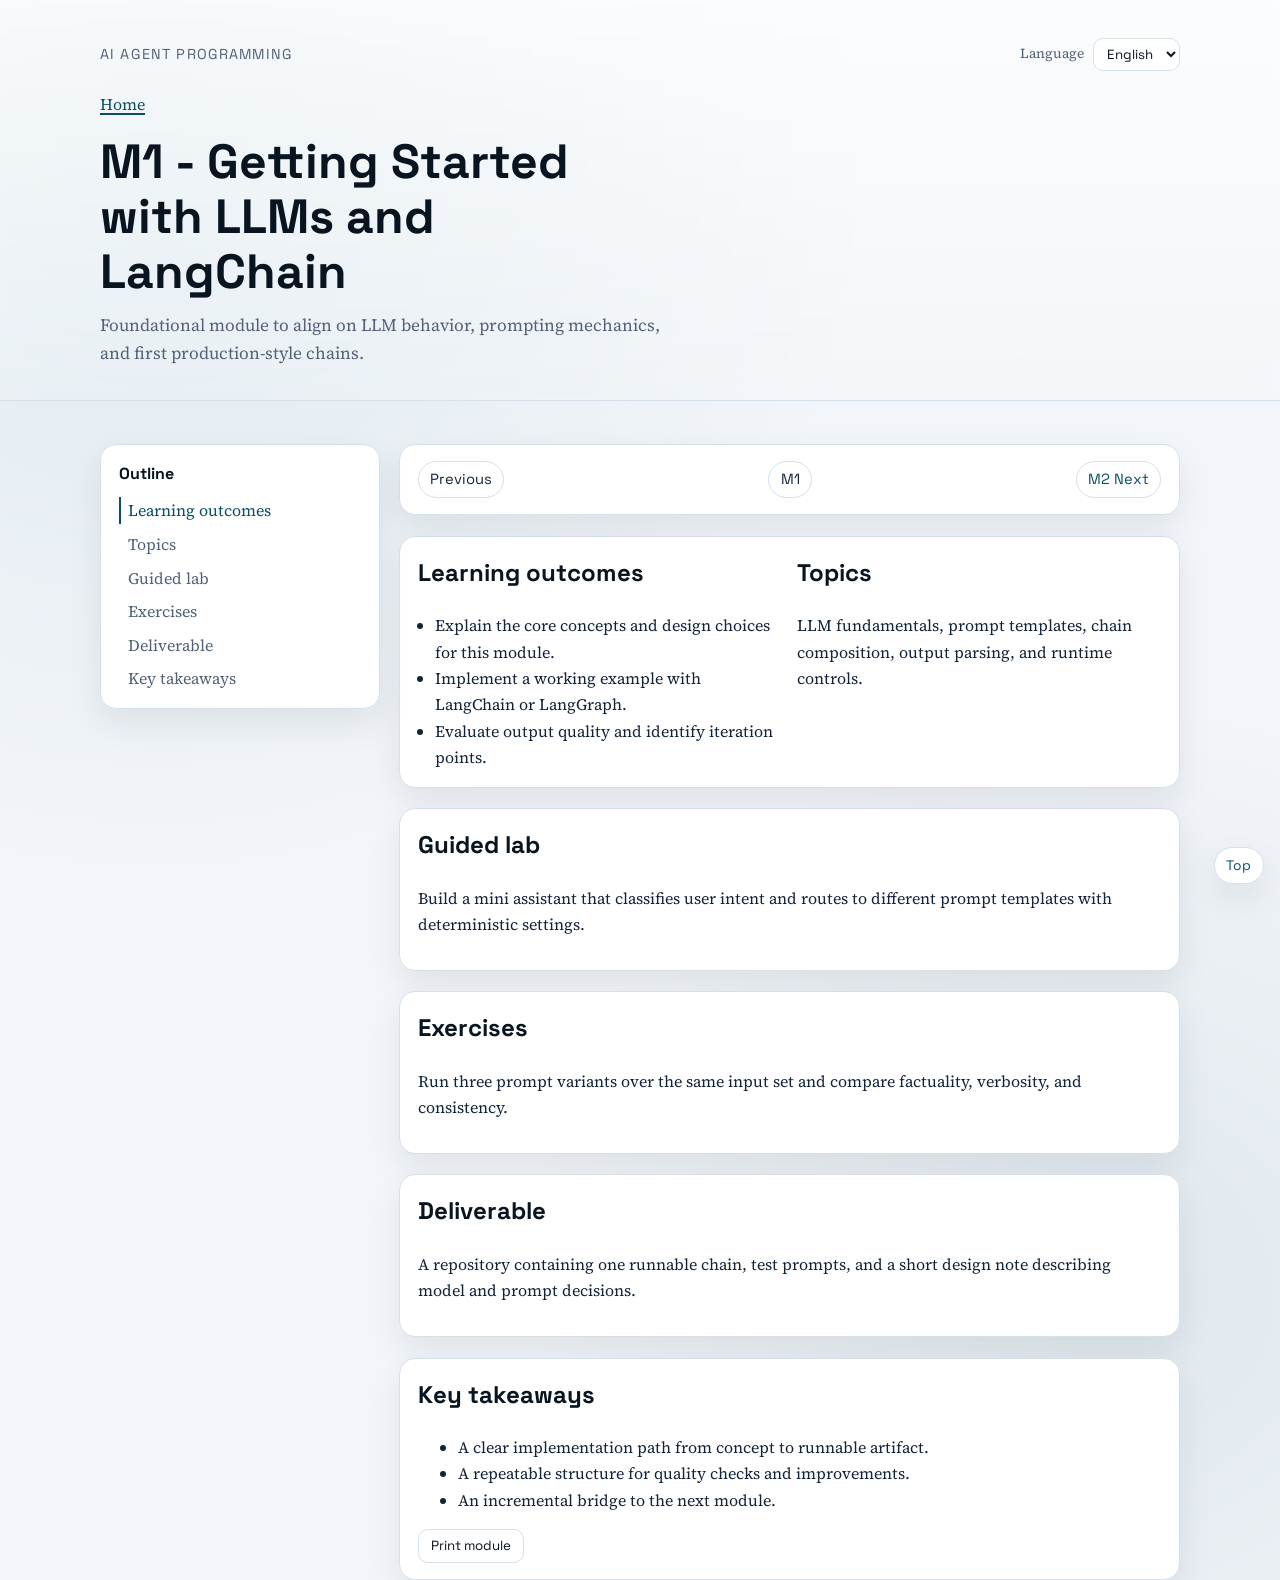
==== site/chapters/chapter-01.html @ 71c54fc2 "Bootstrap course site, modules, policies, and lab snippets" ====
<!DOCTYPE html>
<html lang="en">
<head>
  <meta charset="utf-8">
  <meta name="viewport" content="width=device-width, initial-scale=1">
  <title>M1 - Getting Started with LLMs and LangChain</title>
  <link rel="preconnect" href="https://fonts.googleapis.com">
  <link rel="preconnect" href="https://fonts.gstatic.com" crossorigin>
  <link href="https://fonts.googleapis.com/css2?family=Space+Grotesk:wght@400;500;700&family=Source+Serif+4:opsz,wght@8..60,400;8..60,600&display=swap" rel="stylesheet">
  <link rel="stylesheet" href="../assets/css/site.css">
  <script defer src="../assets/js/site.js"></script>
</head>
<body id="top" data-page-lang="en">
  <div id="google_translate_element" class="translate-host" aria-hidden="true"></div>

  <header class="site-header">
    <div class="shell">
      <div class="header-top">
        <p class="site-mark">AI Agent Programming</p>
        <label class="lang-switch" for="lang-select">
          <span>Language</span>
          <select id="lang-select" aria-label="Choose language">
            <option value="en" selected>English</option>
            <option value="it">Italiano</option>
          </select>
        </label>
      </div>
      <section class="hero">
        <p><a href="../index.html">Home</a></p>
        <h1>M1 - Getting Started with LLMs and LangChain</h1>
        <p class="hero-copy">Foundational module to align on LLM behavior, prompting mechanics, and first production-style chains.</p>
      </section>
    </div>
  </header>

  <main class="shell module-layout">
    <aside class="panel outline-panel" aria-label="Module outline">
      <h2 class="outline-title">Outline</h2>
      <nav id="outline-nav"></nav>
    </aside>

    <article class="module-main">
      <section class="panel">
        <nav class="module-nav" aria-label="Module navigation">
          <span>Previous</span>
          <span>M1</span>
          <a href="chapter-02.html">M2 Next</a>
        </nav>
      </section>

      <section class="panel info-grid">
        <div>
          <h2>Learning outcomes</h2>
          <ul>
            <li>Explain the core concepts and design choices for this module.</li>
            <li>Implement a working example with LangChain or LangGraph.</li>
            <li>Evaluate output quality and identify iteration points.</li>
          </ul>
        </div>
        <div>
          <h2>Topics</h2>
          <p>LLM fundamentals, prompt templates, chain composition, output parsing, and runtime controls.</p>
        </div>
      </section>

      <section class="panel">
        <h2>Guided lab</h2>
        <p>Build a mini assistant that classifies user intent and routes to different prompt templates with deterministic settings.</p>
      </section>

      <section class="panel">
        <h2>Exercises</h2>
        <p>Run three prompt variants over the same input set and compare factuality, verbosity, and consistency.</p>
      </section>

      <section class="panel">
        <h2>Deliverable</h2>
        <p>A repository containing one runnable chain, test prompts, and a short design note describing model and prompt decisions.</p>
      </section>

      <section class="panel">
        <h2>Key takeaways</h2>
        <ul>
          <li>A clear implementation path from concept to runnable artifact.</li>
          <li>A repeatable structure for quality checks and improvements.</li>
          <li>An incremental bridge to the next module.</li>
        </ul>
        <button id="print-page-btn" class="print-btn" type="button">Print module</button>
      </section>
    </article>
  </main>

  <a class="top-link" href="#top" aria-label="Back to top">Top</a>
  <script src="//translate.google.com/translate_a/element.js?cb=googleTranslateElementInit"></script>
</body>
</html>
---- site/assets/css/site.css ----
:root {
  --bg: #f2f5f9;
  --surface: #ffffff;
  --text: #132338;
  --muted: #516177;
  --accent: #0a6d88;
  --accent-strong: #084f66;
  --line: #d6e0ea;
  --ink: #08141f;
  --shadow: 0 14px 34px rgba(5, 22, 34, 0.08);
}

* {
  box-sizing: border-box;
}

html {
  scroll-behavior: smooth;
}

body {
  margin: 0;
  color: var(--text);
  background:
    radial-gradient(circle at 12% 10%, rgba(10, 109, 136, 0.08), transparent 40%),
    radial-gradient(circle at 87% 82%, rgba(8, 79, 102, 0.08), transparent 35%),
    var(--bg);
  font-family: "Source Serif 4", Georgia, serif;
  line-height: 1.65;
}

h1,
h2,
h3,
h4,
.site-mark,
.agenda-number,
.agenda-text,
button,
select,
.module-nav,
.top-link {
  font-family: "Space Grotesk", "Segoe UI", sans-serif;
}

a {
  color: var(--accent-strong);
  text-decoration-thickness: 2px;
  text-underline-offset: 3px;
}

a:hover,
a:focus-visible {
  color: var(--accent);
}

.shell {
  width: min(1080px, calc(100% - 2rem));
  margin: 0 auto;
}

.translate-host {
  position: absolute;
  width: 1px;
  height: 1px;
  overflow: hidden;
  clip-path: inset(50%);
}

.goog-te-banner-frame.skiptranslate,
body > .skiptranslate {
  display: none !important;
}

body {
  top: 0 !important;
}

.site-header {
  padding: 2.4rem 0 2rem;
  border-bottom: 1px solid var(--line);
  background: linear-gradient(180deg, rgba(255, 255, 255, 0.72), rgba(255, 255, 255, 0.15));
  backdrop-filter: blur(2px);
}

.header-top {
  display: flex;
  justify-content: space-between;
  gap: 1rem;
  align-items: center;
  flex-wrap: wrap;
}

.site-mark {
  margin: 0;
  font-size: 0.9rem;
  letter-spacing: 0.08em;
  text-transform: uppercase;
  color: var(--muted);
}

.lang-switch {
  display: inline-flex;
  align-items: center;
  gap: 0.6rem;
  font-size: 0.86rem;
  color: var(--muted);
}

.lang-switch select {
  border: 1px solid var(--line);
  border-radius: 10px;
  padding: 0.35rem 0.55rem;
  color: var(--ink);
  background: #fff;
}

.hero {
  margin-top: 1.3rem;
  max-width: 70ch;
}

.hero h1 {
  margin: 0 0 0.7rem;
  line-height: 1.15;
  color: var(--ink);
  font-size: clamp(2rem, 4.8vw, 3rem);
}

.hero-copy {
  margin: 0;
  font-size: 1.08rem;
  color: var(--muted);
}

.section-head {
  margin-top: 1.8rem;
}

.section-head h2 {
  margin: 0;
  font-size: 1.5rem;
}

.section-sub {
  margin: 0.35rem 0 0;
  color: var(--muted);
}

.agenda-list {
  list-style: none;
  padding: 0;
  margin: 1rem 0 0;
}

.agenda-item + .agenda-item {
  margin-top: 0.8rem;
}

.agenda-link {
  display: grid;
  grid-template-columns: 70px 1fr;
  gap: 1rem;
  text-decoration: none;
  color: inherit;
  background: var(--surface);
  border: 1px solid var(--line);
  border-radius: 16px;
  padding: 1rem 1rem 1rem 0.9rem;
  box-shadow: var(--shadow);
  transition: transform 0.2s ease, box-shadow 0.2s ease, border-color 0.2s ease;
}

.agenda-link:hover,
.agenda-link:focus-visible {
  transform: translateY(-2px);
  border-color: rgba(10, 109, 136, 0.4);
  box-shadow: 0 18px 36px rgba(5, 22, 34, 0.14);
}

.agenda-number {
  align-self: start;
  justify-self: center;
  font-weight: 700;
  font-size: 1.1rem;
  color: #fff;
  background: linear-gradient(160deg, var(--accent), var(--accent-strong));
  border-radius: 12px;
  width: 52px;
  text-align: center;
  padding: 0.5rem 0;
}

.agenda-text {
  display: block;
  font-size: 1.1rem;
  color: var(--ink);
  margin-bottom: 0.25rem;
}

.agenda-teaser {
  color: var(--muted);
}

.panel {
  margin-top: 1.3rem;
  background: var(--surface);
  border: 1px solid var(--line);
  border-radius: 16px;
  padding: 1rem 1.1rem;
  box-shadow: var(--shadow);
}

.split-panel {
  display: grid;
  gap: 1rem;
  grid-template-columns: repeat(2, minmax(0, 1fr));
}

.footer-note {
  margin: 2rem auto;
  color: var(--muted);
  font-size: 0.95rem;
}

.module-layout {
  display: grid;
  gap: 1.2rem;
  grid-template-columns: 280px minmax(0, 1fr);
  margin-top: 1.4rem;
}

.outline-panel {
  position: sticky;
  top: 0.9rem;
  align-self: start;
  max-height: calc(100vh - 1.8rem);
  overflow: auto;
}

.outline-title {
  margin: 0 0 0.65rem;
  font-size: 1rem;
  color: var(--ink);
}

.outline-list {
  list-style: none;
  padding: 0;
  margin: 0;
}

.outline-list li + li {
  margin-top: 0.45rem;
}

.outline-list a {
  text-decoration: none;
  color: var(--muted);
  border-left: 2px solid transparent;
  padding-left: 0.45rem;
  display: inline-block;
}

.outline-list a.active {
  color: var(--accent-strong);
  border-left-color: var(--accent-strong);
}

.module-nav {
  display: flex;
  justify-content: space-between;
  gap: 0.8rem;
  flex-wrap: wrap;
  font-size: 0.92rem;
}

.module-nav a,
.module-nav span {
  border: 1px solid var(--line);
  border-radius: 999px;
  padding: 0.34rem 0.7rem;
  text-decoration: none;
}

.module-main h2 {
  margin-top: 0;
  color: var(--ink);
}

.module-main h3 {
  color: var(--ink);
  margin-bottom: 0.2rem;
}

.info-grid {
  display: grid;
  gap: 0.9rem;
  grid-template-columns: repeat(2, minmax(0, 1fr));
}

.info-grid ul {
  margin: 0.35rem 0 0;
  padding-left: 1.1rem;
}

.print-btn {
  border: 1px solid var(--line);
  background: #fff;
  color: var(--ink);
  border-radius: 10px;
  padding: 0.45rem 0.75rem;
  cursor: pointer;
}

.top-link {
  position: fixed;
  right: 1rem;
  bottom: 1rem;
  text-decoration: none;
  border-radius: 999px;
  border: 1px solid var(--line);
  background: #fff;
  padding: 0.4rem 0.72rem;
  font-size: 0.86rem;
  box-shadow: var(--shadow);
}

@media (max-width: 920px) {
  .module-layout {
    grid-template-columns: 1fr;
  }

  .outline-panel {
    position: static;
    max-height: unset;
  }

  .split-panel,
  .info-grid {
    grid-template-columns: 1fr;
  }

  .agenda-link {
    grid-template-columns: 58px 1fr;
  }
}

@media print {
  .outline-panel,
  .top-link,
  .lang-switch,
  .module-nav,
  .print-btn {
    display: none !important;
  }

  .module-layout {
    grid-template-columns: 1fr;
  }

  body {
    background: #fff;
    color: #000;
  }

  .panel,
  .agenda-link {
    box-shadow: none;
    border-color: #d1d1d1;
  }
}
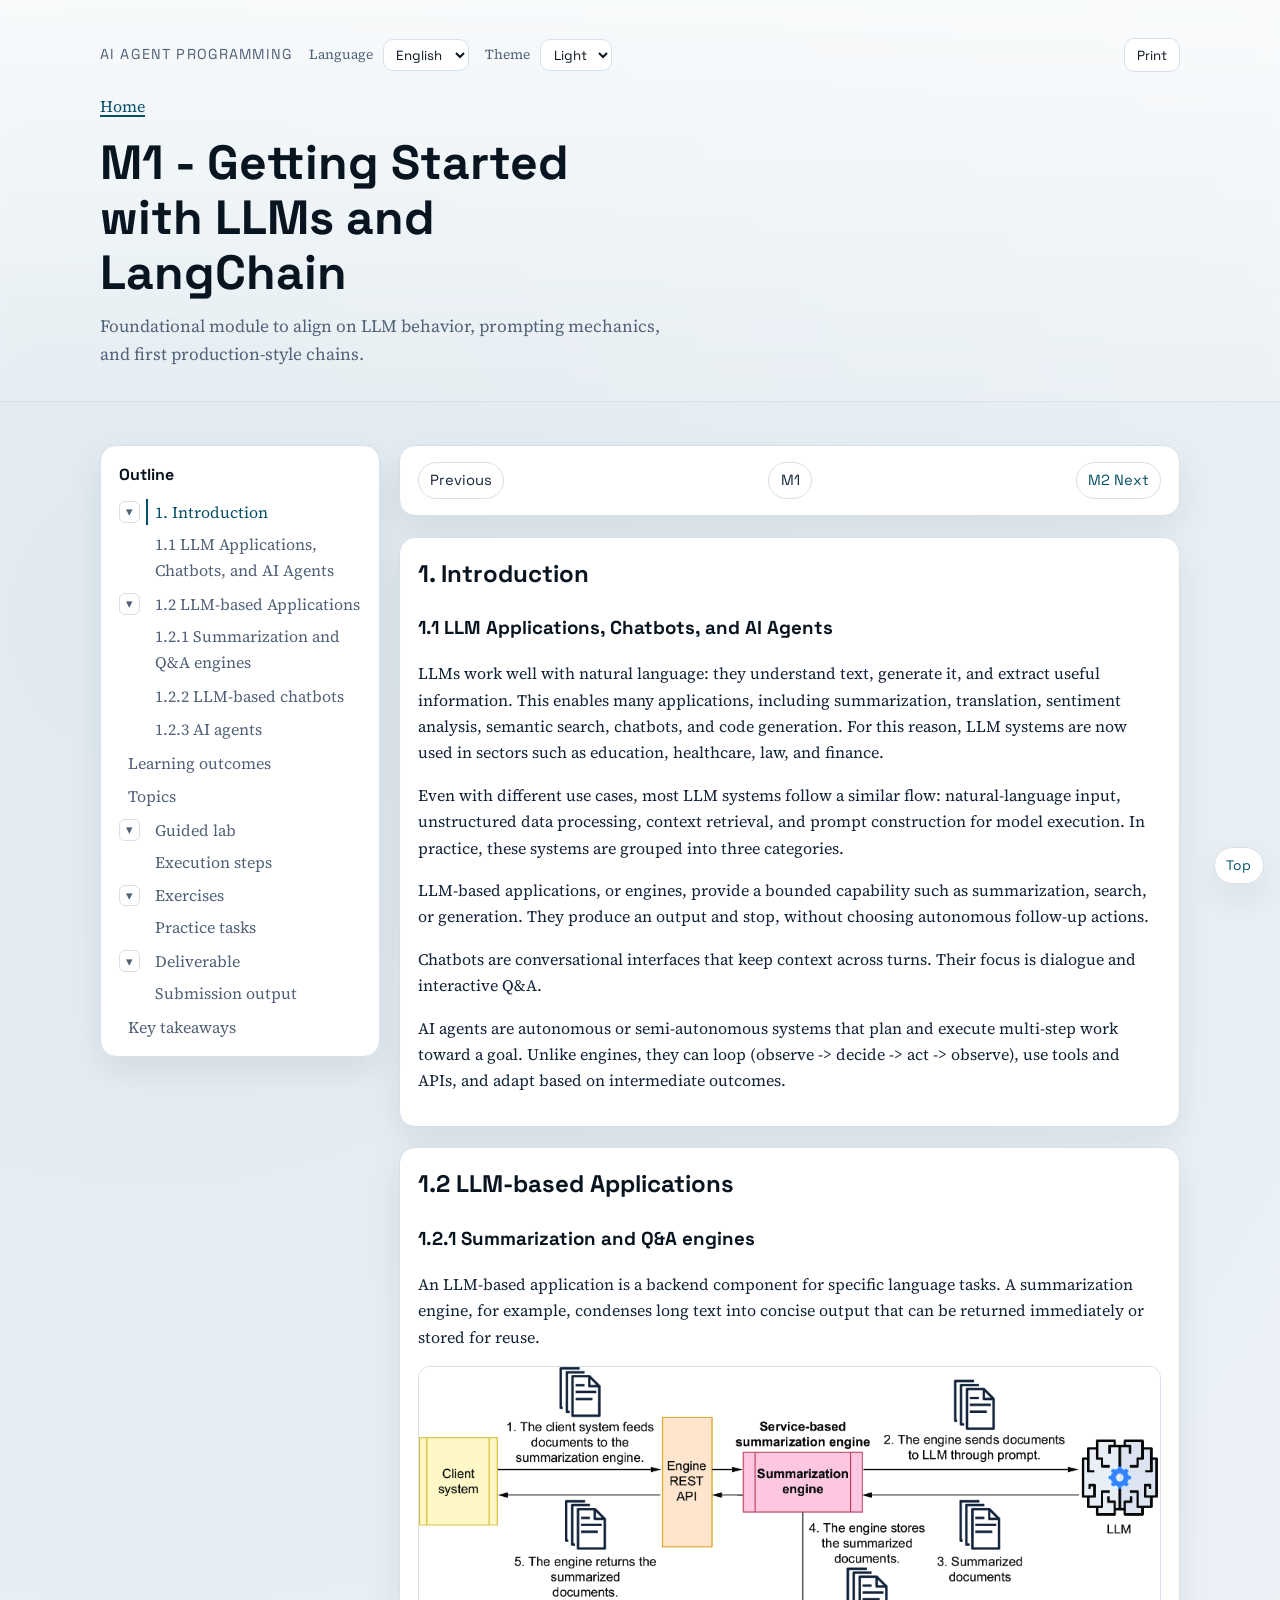
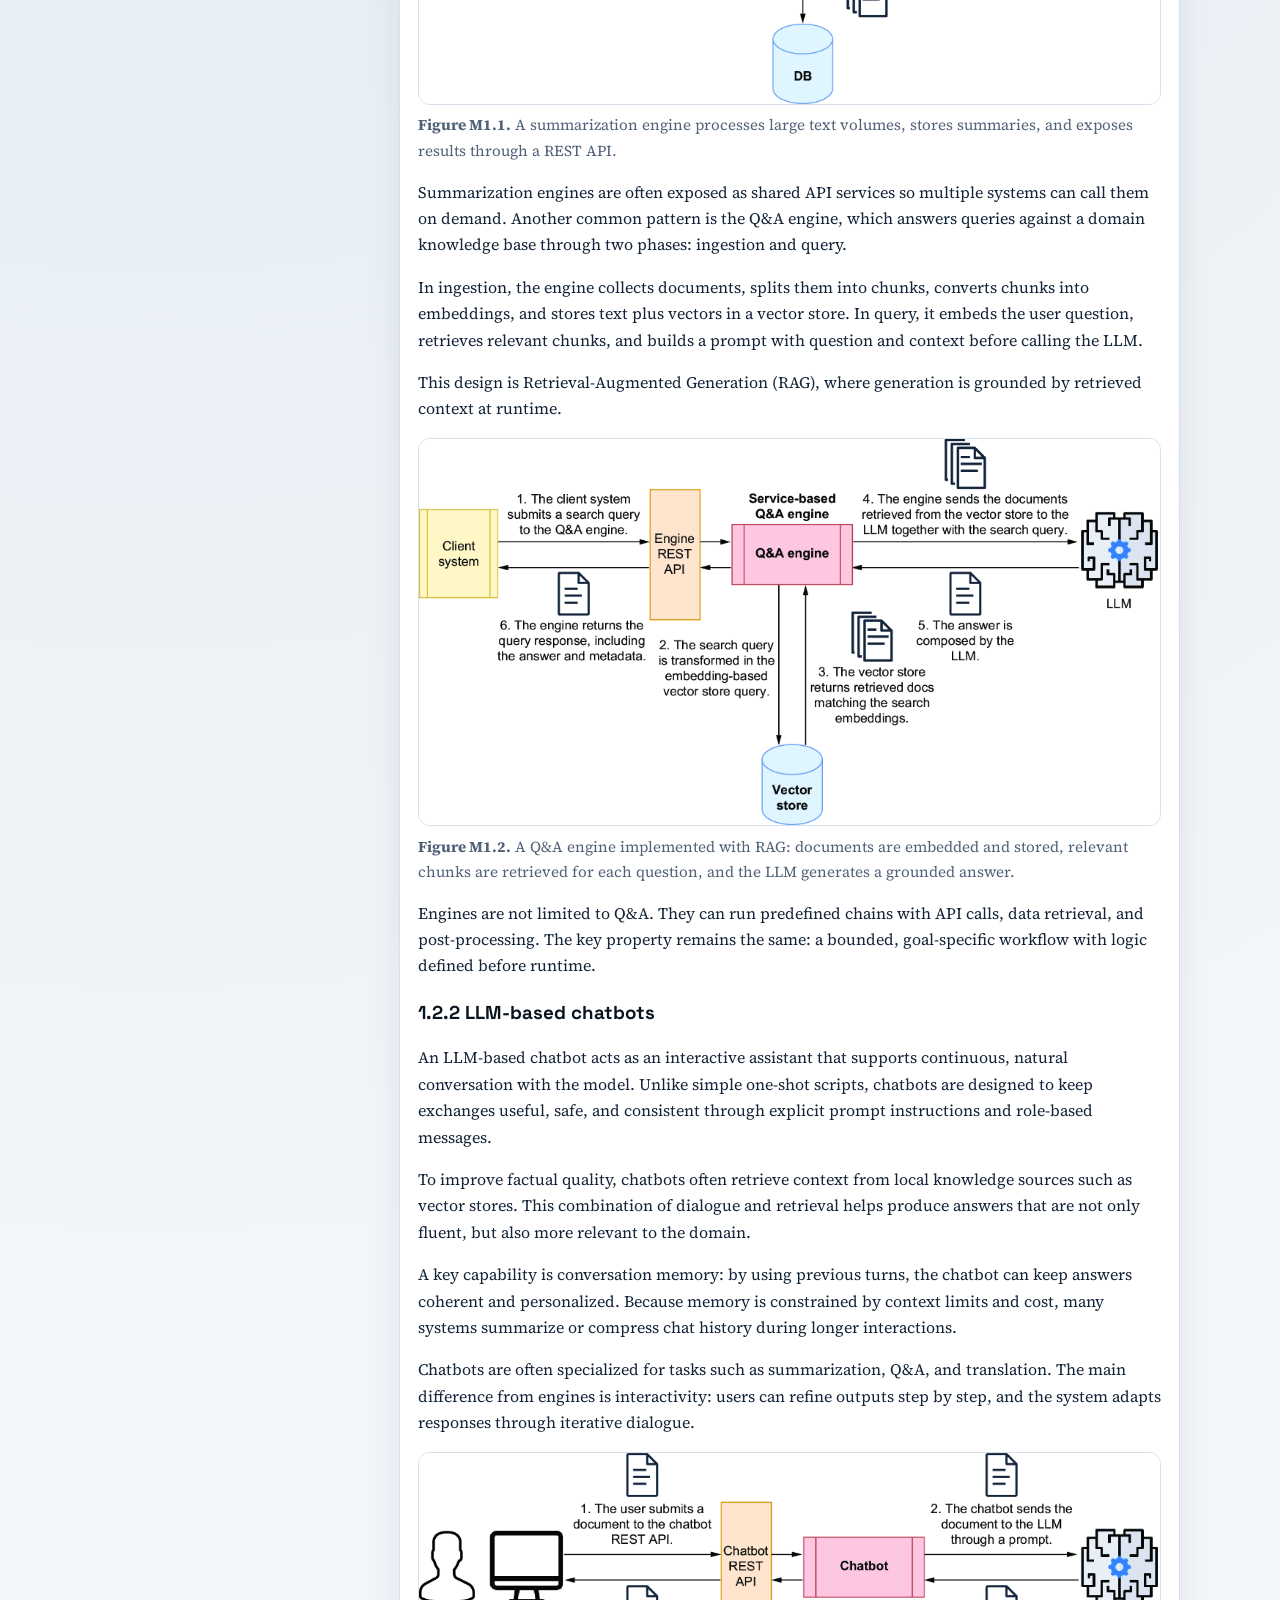
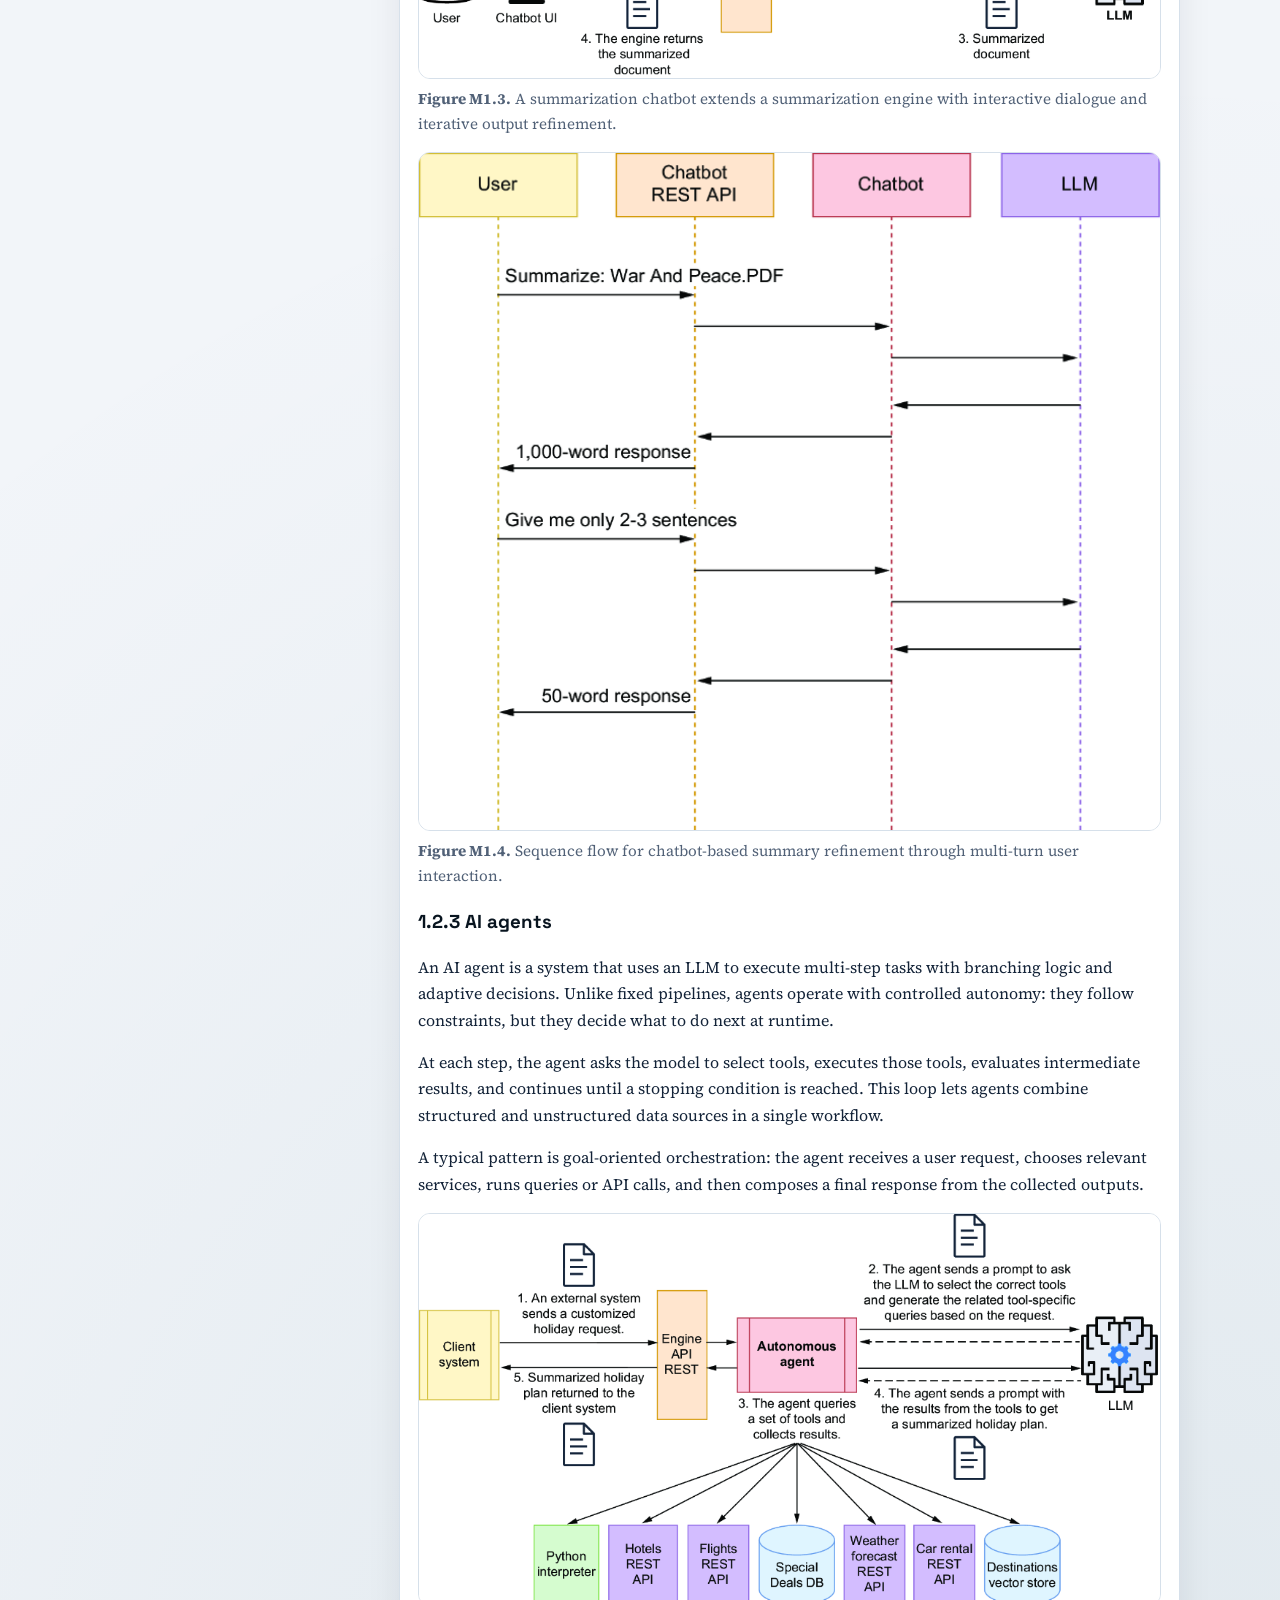
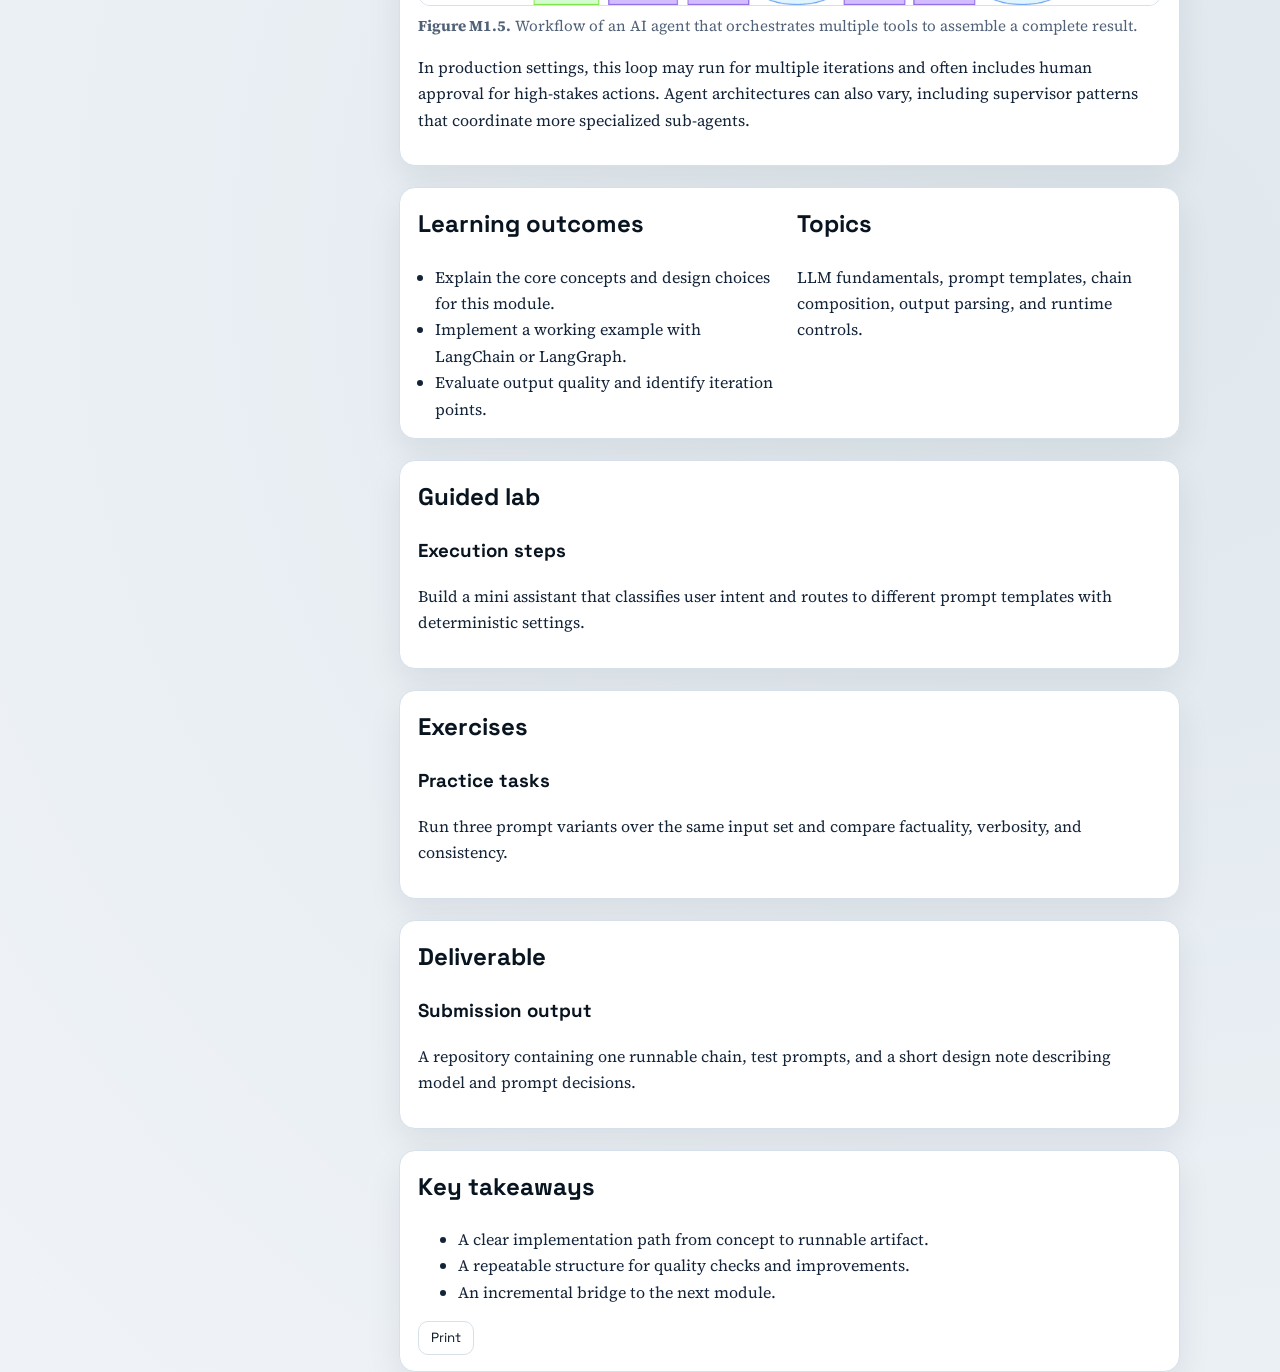
==== commit 2d9dbbc0: "M1: add sections 1.2.1-1.2.3 with figures and enforce numbering checks" ====
--- a/site/chapters/chapter-01.html
+++ b/site/chapters/chapter-01.html
@@ -24,6 +24,14 @@
             <option value="it">Italiano</option>
           </select>
         </label>
+        <label class="theme-switch" for="theme-select">
+          <span>Theme</span>
+          <select id="theme-select" aria-label="Choose theme">
+            <option value="light" selected>Light</option>
+            <option value="dark">Dark</option>
+          </select>
+        </label>
+        <button class="print-btn print-btn-top" type="button" data-print aria-label="Print this module">Print</button>
       </div>
       <section class="hero">
         <p><a href="../index.html">Home</a></p>
@@ -48,6 +56,56 @@
         </nav>
       </section>
 
+      <section class="panel">
+        <h2>1. Introduction</h2>
+        <h3>1.1 LLM Applications, Chatbots, and AI Agents</h3>
+        <p>LLMs work well with natural language: they understand text, generate it, and extract useful information. This enables many applications, including summarization, translation, sentiment analysis, semantic search, chatbots, and code generation. For this reason, LLM systems are now used in sectors such as education, healthcare, law, and finance.</p>
+        <p>Even with different use cases, most LLM systems follow a similar flow: natural-language input, unstructured data processing, context retrieval, and prompt construction for model execution. In practice, these systems are grouped into three categories.</p>
+        <p>LLM-based applications, or engines, provide a bounded capability such as summarization, search, or generation. They produce an output and stop, without choosing autonomous follow-up actions.</p>
+        <p>Chatbots are conversational interfaces that keep context across turns. Their focus is dialogue and interactive Q&amp;A.</p>
+        <p>AI agents are autonomous or semi-autonomous systems that plan and execute multi-step work toward a goal. Unlike engines, they can loop (observe -&gt; decide -&gt; act -&gt; observe), use tools and APIs, and adapt based on intermediate outcomes.</p>
+      </section>
+
+      <section class="panel">
+        <h2>1.2 LLM-based Applications</h2>
+        <h3>1.2.1 Summarization and Q&amp;A engines</h3>
+        <p>An LLM-based application is a backend component for specific language tasks. A summarization engine, for example, condenses long text into concise output that can be returned immediately or stored for reuse.</p>
+        <figure class="module-figure" data-zoomable>
+          <img src="../assets/images/m1-figure-1-1-summarization-engine.png" alt="Architecture of a summarization engine that receives long text, generates summaries, and exposes results through a REST API.">
+          <figcaption><strong>Figure M1.1.</strong> A summarization engine processes large text volumes, stores summaries, and exposes results through a REST API.</figcaption>
+        </figure>
+        <p>Summarization engines are often exposed as shared API services so multiple systems can call them on demand. Another common pattern is the Q&amp;A engine, which answers queries against a domain knowledge base through two phases: ingestion and query.</p>
+        <p>In ingestion, the engine collects documents, splits them into chunks, converts chunks into embeddings, and stores text plus vectors in a vector store. In query, it embeds the user question, retrieves relevant chunks, and builds a prompt with question and context before calling the LLM.</p>
+        <p>This design is Retrieval-Augmented Generation (RAG), where generation is grounded by retrieved context at runtime.</p>
+        <figure class="module-figure" data-zoomable>
+          <img src="../assets/images/m1-figure-1-2-qa-engine-rag.png" alt="RAG-based Q and A engine workflow with ingestion, vector storage, retrieval, and grounded answer generation.">
+          <figcaption><strong>Figure M1.2.</strong> A Q&amp;A engine implemented with RAG: documents are embedded and stored, relevant chunks are retrieved for each question, and the LLM generates a grounded answer.</figcaption>
+        </figure>
+        <p>Engines are not limited to Q&amp;A. They can run predefined chains with API calls, data retrieval, and post-processing. The key property remains the same: a bounded, goal-specific workflow with logic defined before runtime.</p>
+        <h3>1.2.2 LLM-based chatbots</h3>
+        <p>An LLM-based chatbot acts as an interactive assistant that supports continuous, natural conversation with the model. Unlike simple one-shot scripts, chatbots are designed to keep exchanges useful, safe, and consistent through explicit prompt instructions and role-based messages.</p>
+        <p>To improve factual quality, chatbots often retrieve context from local knowledge sources such as vector stores. This combination of dialogue and retrieval helps produce answers that are not only fluent, but also more relevant to the domain.</p>
+        <p>A key capability is conversation memory: by using previous turns, the chatbot can keep answers coherent and personalized. Because memory is constrained by context limits and cost, many systems summarize or compress chat history during longer interactions.</p>
+        <p>Chatbots are often specialized for tasks such as summarization, Q&amp;A, and translation. The main difference from engines is interactivity: users can refine outputs step by step, and the system adapts responses through iterative dialogue.</p>
+        <figure class="module-figure" data-zoomable>
+          <img src="../assets/images/m1-figure-1-3-summarization-chatbot.png" alt="Summarization chatbot architecture with interactive user loop and context-aware response refinement.">
+          <figcaption><strong>Figure M1.3.</strong> A summarization chatbot extends a summarization engine with interactive dialogue and iterative output refinement.</figcaption>
+        </figure>
+        <figure class="module-figure" data-zoomable>
+          <img src="../assets/images/m1-figure-1-4-chatbot-sequence.png" alt="Sequence diagram of user and chatbot interactions for iterative summary refinement.">
+          <figcaption><strong>Figure M1.4.</strong> Sequence flow for chatbot-based summary refinement through multi-turn user interaction.</figcaption>
+        </figure>
+        <h3>1.2.3 AI agents</h3>
+        <p>An AI agent is a system that uses an LLM to execute multi-step tasks with branching logic and adaptive decisions. Unlike fixed pipelines, agents operate with controlled autonomy: they follow constraints, but they decide what to do next at runtime.</p>
+        <p>At each step, the agent asks the model to select tools, executes those tools, evaluates intermediate results, and continues until a stopping condition is reached. This loop lets agents combine structured and unstructured data sources in a single workflow.</p>
+        <p>A typical pattern is goal-oriented orchestration: the agent receives a user request, chooses relevant services, runs queries or API calls, and then composes a final response from the collected outputs.</p>
+        <figure class="module-figure" data-zoomable>
+          <img src="../assets/images/m1-figure-1-5-ai-agent-workflow.png" alt="Workflow of an AI agent selecting tools, executing calls, iterating on results, and producing a final response.">
+          <figcaption><strong>Figure M1.5.</strong> Workflow of an AI agent that orchestrates multiple tools to assemble a complete result.</figcaption>
+        </figure>
+        <p>In production settings, this loop may run for multiple iterations and often includes human approval for high-stakes actions. Agent architectures can also vary, including supervisor patterns that coordinate more specialized sub-agents.</p>
+      </section>
+
       <section class="panel info-grid">
         <div>
           <h2>Learning outcomes</h2>
@@ -65,16 +123,19 @@
 
       <section class="panel">
         <h2>Guided lab</h2>
+        <h3>Execution steps</h3>
         <p>Build a mini assistant that classifies user intent and routes to different prompt templates with deterministic settings.</p>
       </section>
 
       <section class="panel">
         <h2>Exercises</h2>
+        <h3>Practice tasks</h3>
         <p>Run three prompt variants over the same input set and compare factuality, verbosity, and consistency.</p>
       </section>
 
       <section class="panel">
         <h2>Deliverable</h2>
+        <h3>Submission output</h3>
         <p>A repository containing one runnable chain, test prompts, and a short design note describing model and prompt decisions.</p>
       </section>
 
@@ -85,7 +146,7 @@
           <li>A repeatable structure for quality checks and improvements.</li>
           <li>An incremental bridge to the next module.</li>
         </ul>
-        <button id="print-page-btn" class="print-btn" type="button">Print module</button>
+        <button class="print-btn" type="button" id="print-page-btn" data-print aria-label="Print this module">Print</button>
       </section>
     </article>
   </main>
--- a/site/assets/css/site.css
+++ b/site/assets/css/site.css
@@ -8,6 +8,10 @@
   --line: #d6e0ea;
   --ink: #08141f;
   --shadow: 0 14px 34px rgba(5, 22, 34, 0.08);
+  --grad-a: rgba(10, 109, 136, 0.08);
+  --grad-b: rgba(8, 79, 102, 0.08);
+  --header-a: rgba(255, 255, 255, 0.72);
+  --header-b: rgba(255, 255, 255, 0.15);
 }
 
 * {
@@ -22,11 +26,27 @@
   margin: 0;
   color: var(--text);
   background:
-    radial-gradient(circle at 12% 10%, rgba(10, 109, 136, 0.08), transparent 40%),
-    radial-gradient(circle at 87% 82%, rgba(8, 79, 102, 0.08), transparent 35%),
+    radial-gradient(circle at 12% 10%, var(--grad-a), transparent 40%),
+    radial-gradient(circle at 87% 82%, var(--grad-b), transparent 35%),
     var(--bg);
   font-family: "Source Serif 4", Georgia, serif;
   line-height: 1.65;
+}
+
+body[data-theme="dark"] {
+  --bg: #0f1722;
+  --surface: #182333;
+  --text: #d8e5f5;
+  --muted: #9eb2cb;
+  --accent: #53b8d6;
+  --accent-strong: #8bdff4;
+  --line: #2b3c52;
+  --ink: #f2f7ff;
+  --shadow: 0 14px 34px rgba(0, 0, 0, 0.35);
+  --grad-a: rgba(83, 184, 214, 0.12);
+  --grad-b: rgba(21, 44, 74, 0.5);
+  --header-a: rgba(19, 31, 45, 0.88);
+  --header-b: rgba(16, 26, 39, 0.52);
 }
 
 h1,
@@ -79,7 +99,7 @@
 .site-header {
   padding: 2.4rem 0 2rem;
   border-bottom: 1px solid var(--line);
-  background: linear-gradient(180deg, rgba(255, 255, 255, 0.72), rgba(255, 255, 255, 0.15));
+  background: linear-gradient(180deg, var(--header-a), var(--header-b));
   backdrop-filter: blur(2px);
 }
 
@@ -99,7 +119,8 @@
   color: var(--muted);
 }
 
-.lang-switch {
+.lang-switch,
+.theme-switch {
   display: inline-flex;
   align-items: center;
   gap: 0.6rem;
@@ -107,12 +128,13 @@
   color: var(--muted);
 }
 
-.lang-switch select {
+.lang-switch select,
+.theme-switch select {
   border: 1px solid var(--line);
   border-radius: 10px;
   padding: 0.35rem 0.55rem;
   color: var(--ink);
-  background: #fff;
+  background: var(--surface);
 }
 
 .hero {
@@ -254,6 +276,33 @@
   margin-top: 0.45rem;
 }
 
+.outline-item-row {
+  display: flex;
+  align-items: center;
+  gap: 0.35rem;
+}
+
+.outline-toggle {
+  border: 1px solid var(--line);
+  background: var(--surface);
+  color: var(--muted);
+  border-radius: 6px;
+  width: 1.35rem;
+  height: 1.35rem;
+  line-height: 1;
+  display: inline-grid;
+  place-items: center;
+  cursor: pointer;
+  padding: 0;
+  flex: 0 0 auto;
+}
+
+.outline-toggle:hover,
+.outline-toggle:focus-visible {
+  color: var(--accent-strong);
+  border-color: var(--accent);
+}
+
 .outline-list a {
   text-decoration: none;
   color: var(--muted);
@@ -265,6 +314,11 @@
 .outline-list a.active {
   color: var(--accent-strong);
   border-left-color: var(--accent-strong);
+}
+
+.outline-sublist {
+  margin-left: 1.7rem;
+  margin-top: 0.35rem;
 }
 
 .module-nav {
@@ -293,6 +347,62 @@
   margin-bottom: 0.2rem;
 }
 
+.module-figure {
+  margin: 1rem 0;
+}
+
+.module-figure img {
+  width: 100%;
+  height: auto;
+  display: block;
+  border: 1px solid var(--line);
+  border-radius: 12px;
+  cursor: zoom-in;
+  background: #fff;
+}
+
+.module-figure figcaption {
+  margin-top: 0.45rem;
+  color: var(--muted);
+  font-size: 0.95rem;
+}
+
+.figure-lightbox {
+  position: fixed;
+  inset: 0;
+  display: grid;
+  place-items: center;
+  background: rgba(8, 20, 31, 0.82);
+  padding: 1rem;
+  z-index: 1000;
+}
+
+.figure-lightbox[hidden] {
+  display: none;
+}
+
+.figure-lightbox-inner {
+  max-width: min(1200px, 96vw);
+  max-height: 96vh;
+  display: grid;
+  gap: 0.5rem;
+  justify-items: center;
+}
+
+.figure-lightbox-image {
+  max-width: 100%;
+  max-height: calc(96vh - 4.5rem);
+  border-radius: 12px;
+  box-shadow: 0 20px 48px rgba(0, 0, 0, 0.38);
+  cursor: zoom-out;
+}
+
+.figure-lightbox-caption {
+  color: #e8f2ff;
+  text-align: center;
+  max-width: 90ch;
+}
+
 .info-grid {
   display: grid;
   gap: 0.9rem;
@@ -306,11 +416,15 @@
 
 .print-btn {
   border: 1px solid var(--line);
-  background: #fff;
+  background: var(--surface);
   color: var(--ink);
   border-radius: 10px;
   padding: 0.45rem 0.75rem;
   cursor: pointer;
+}
+
+.print-btn-top {
+  margin-left: auto;
 }
 
 .top-link {
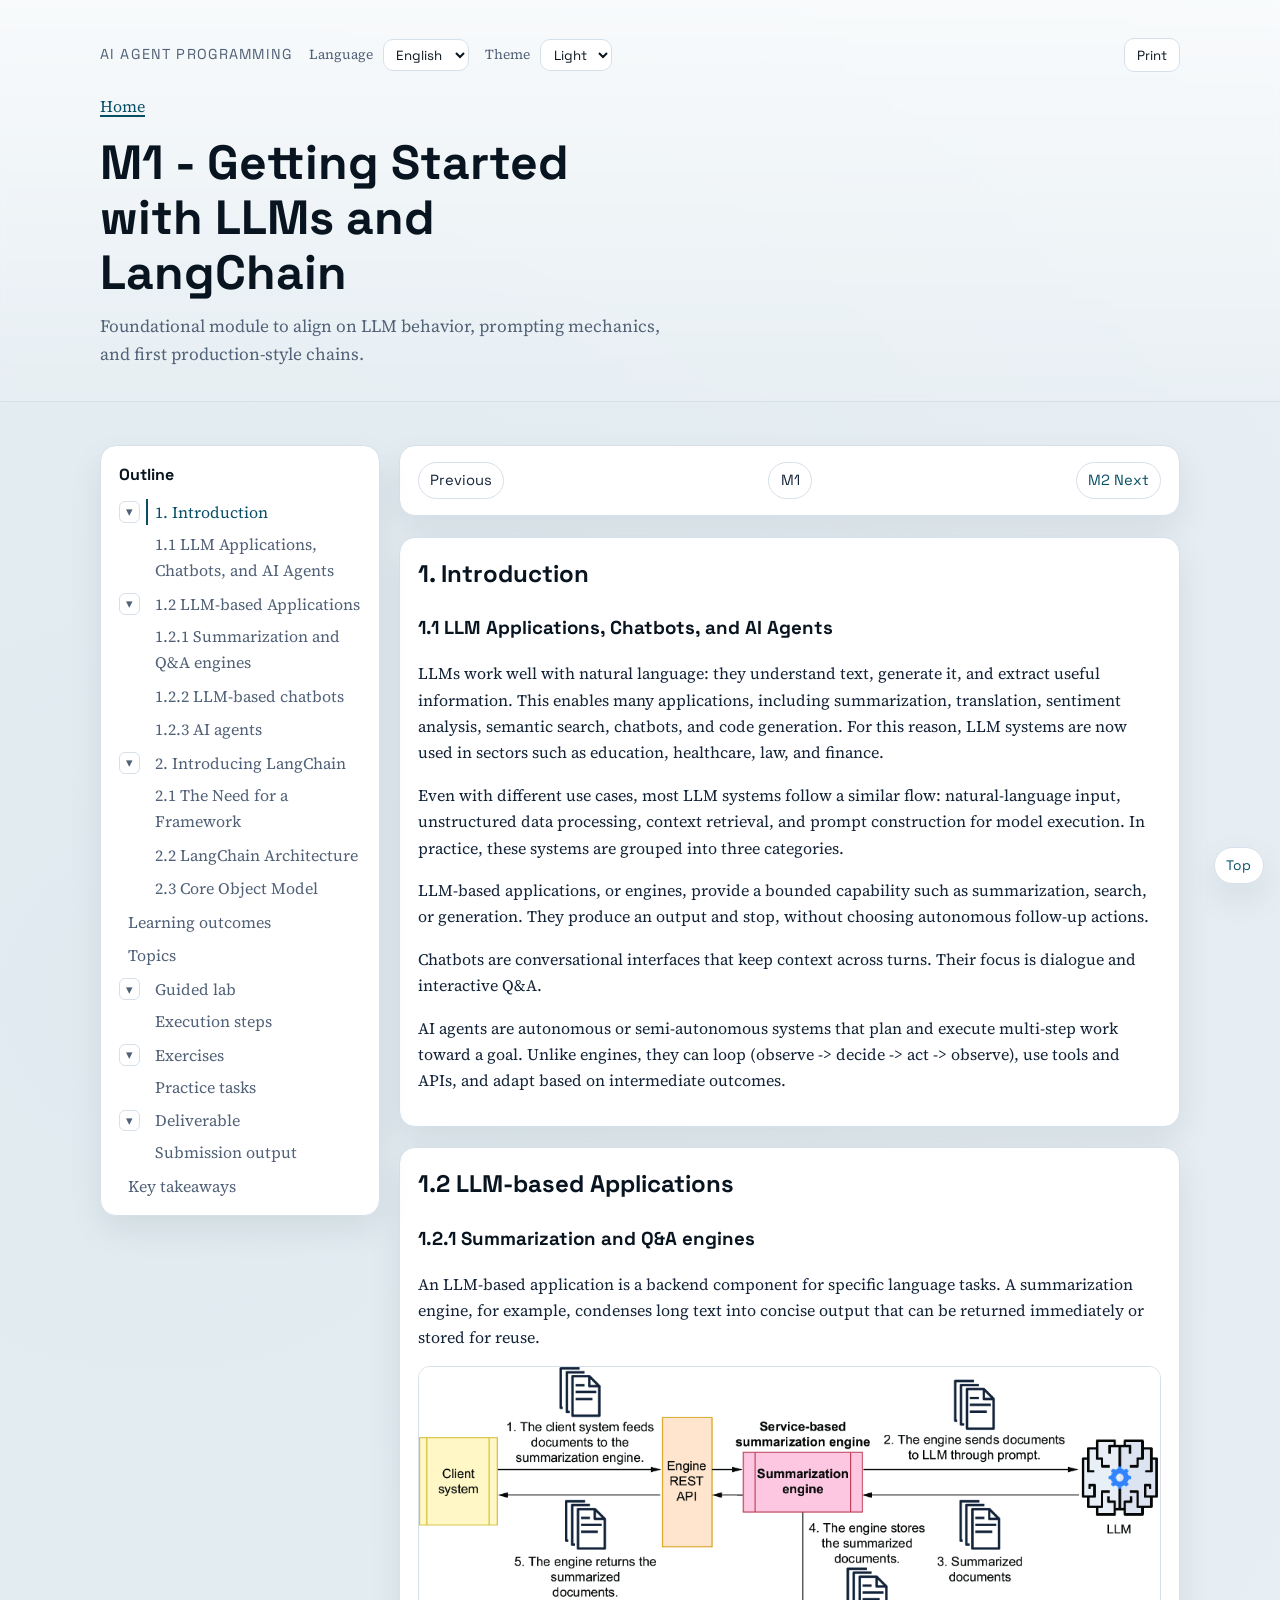
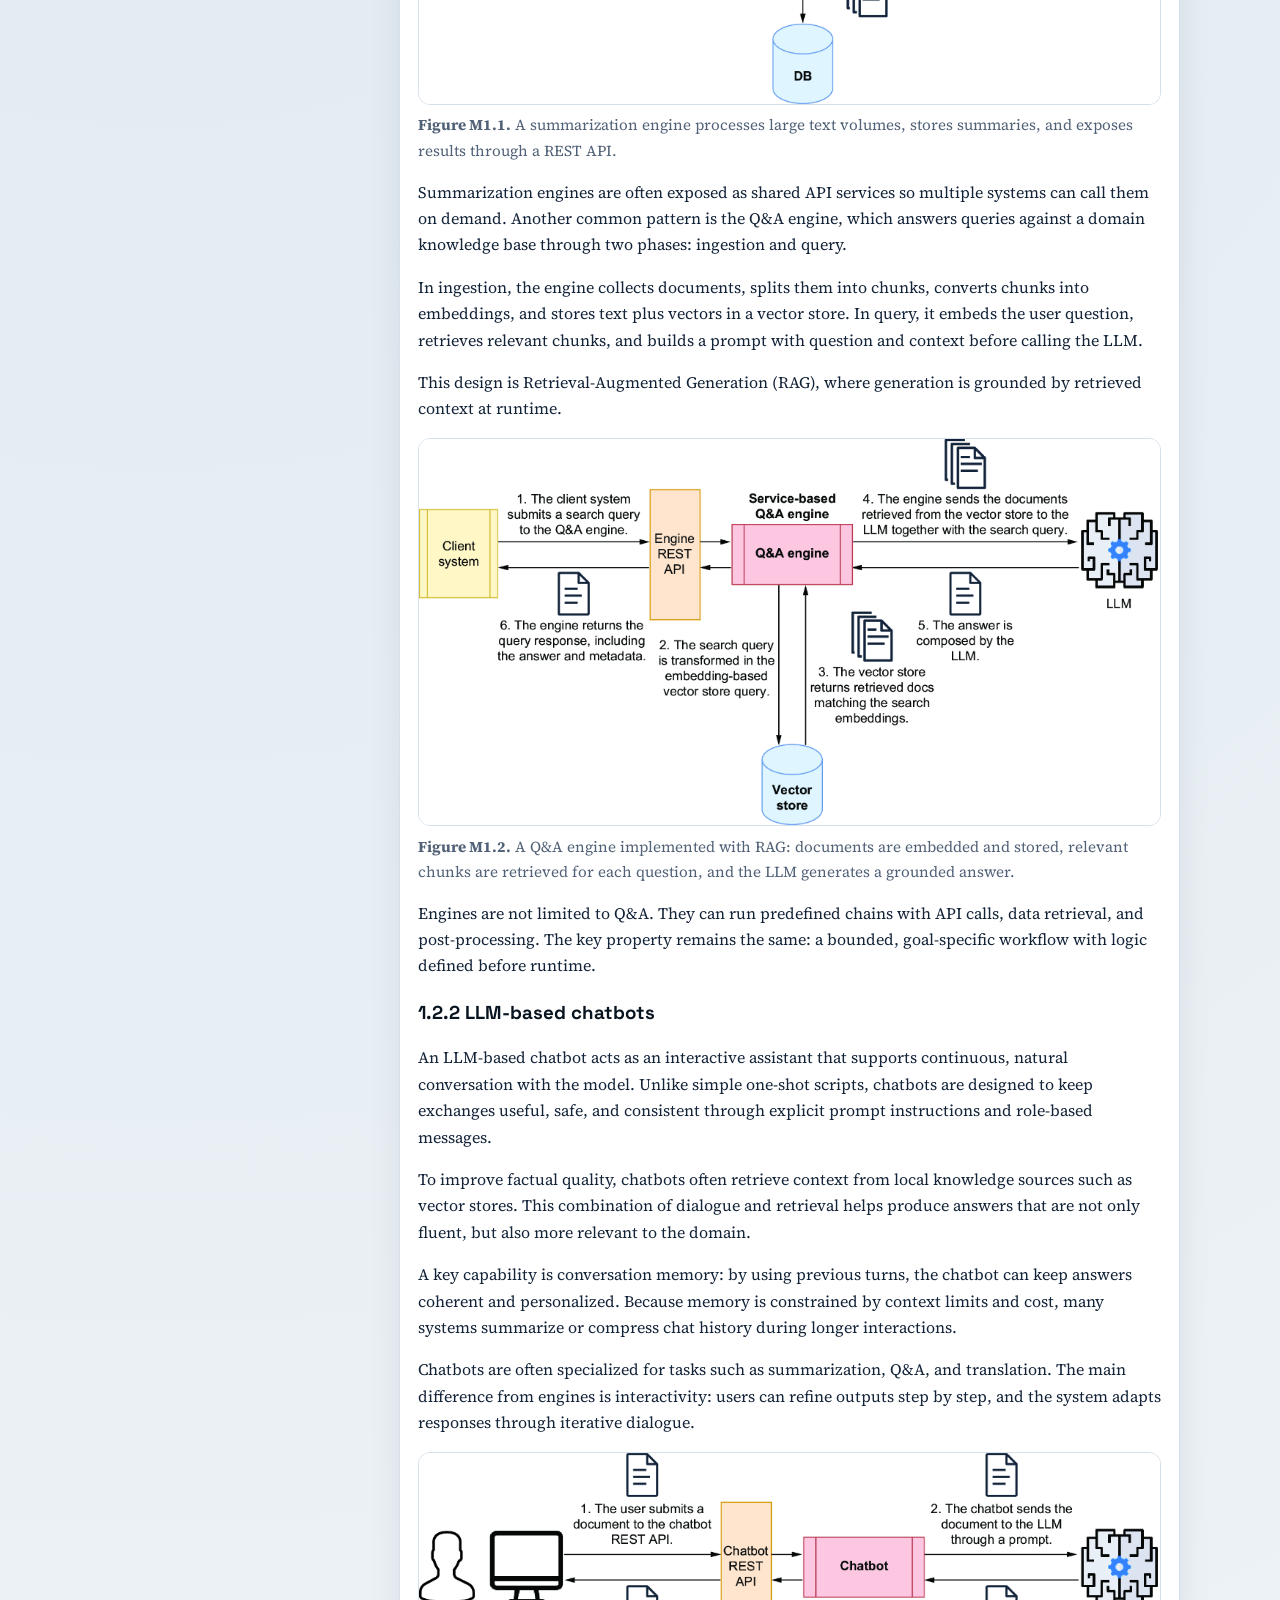
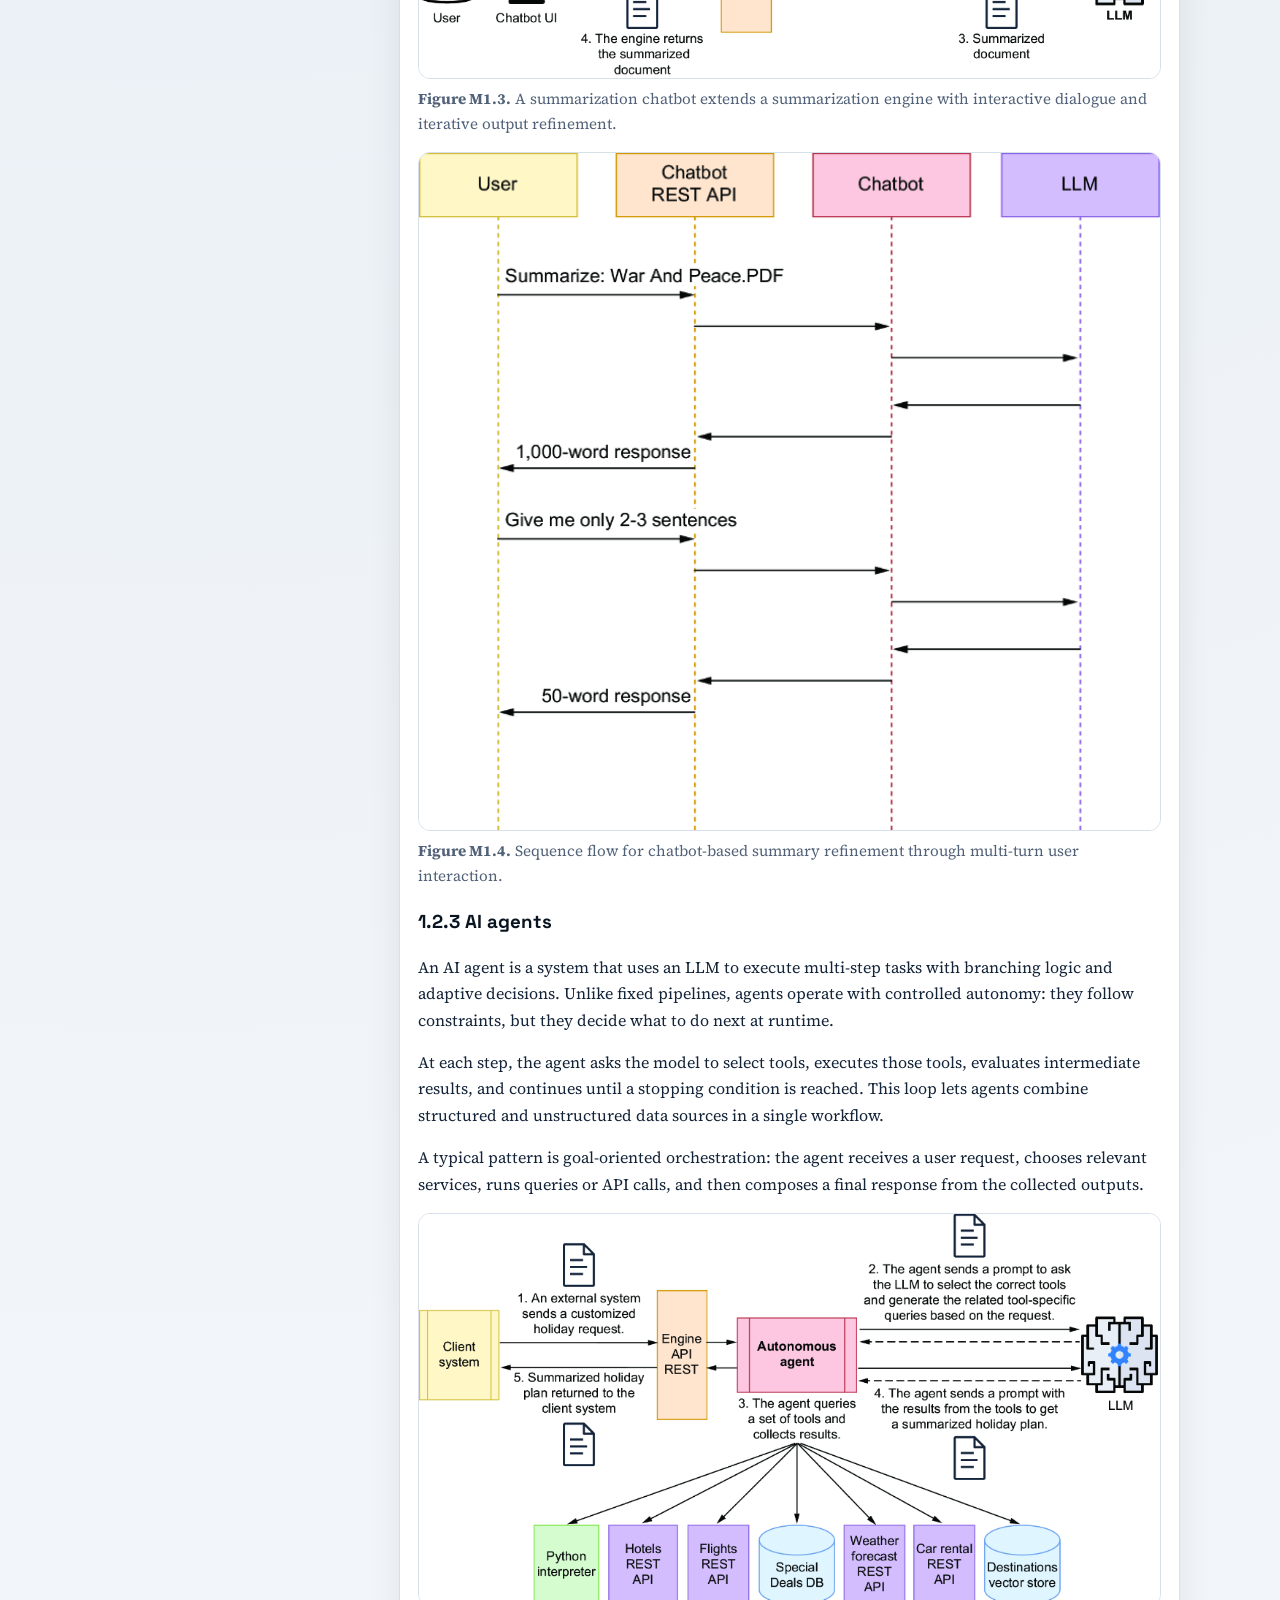
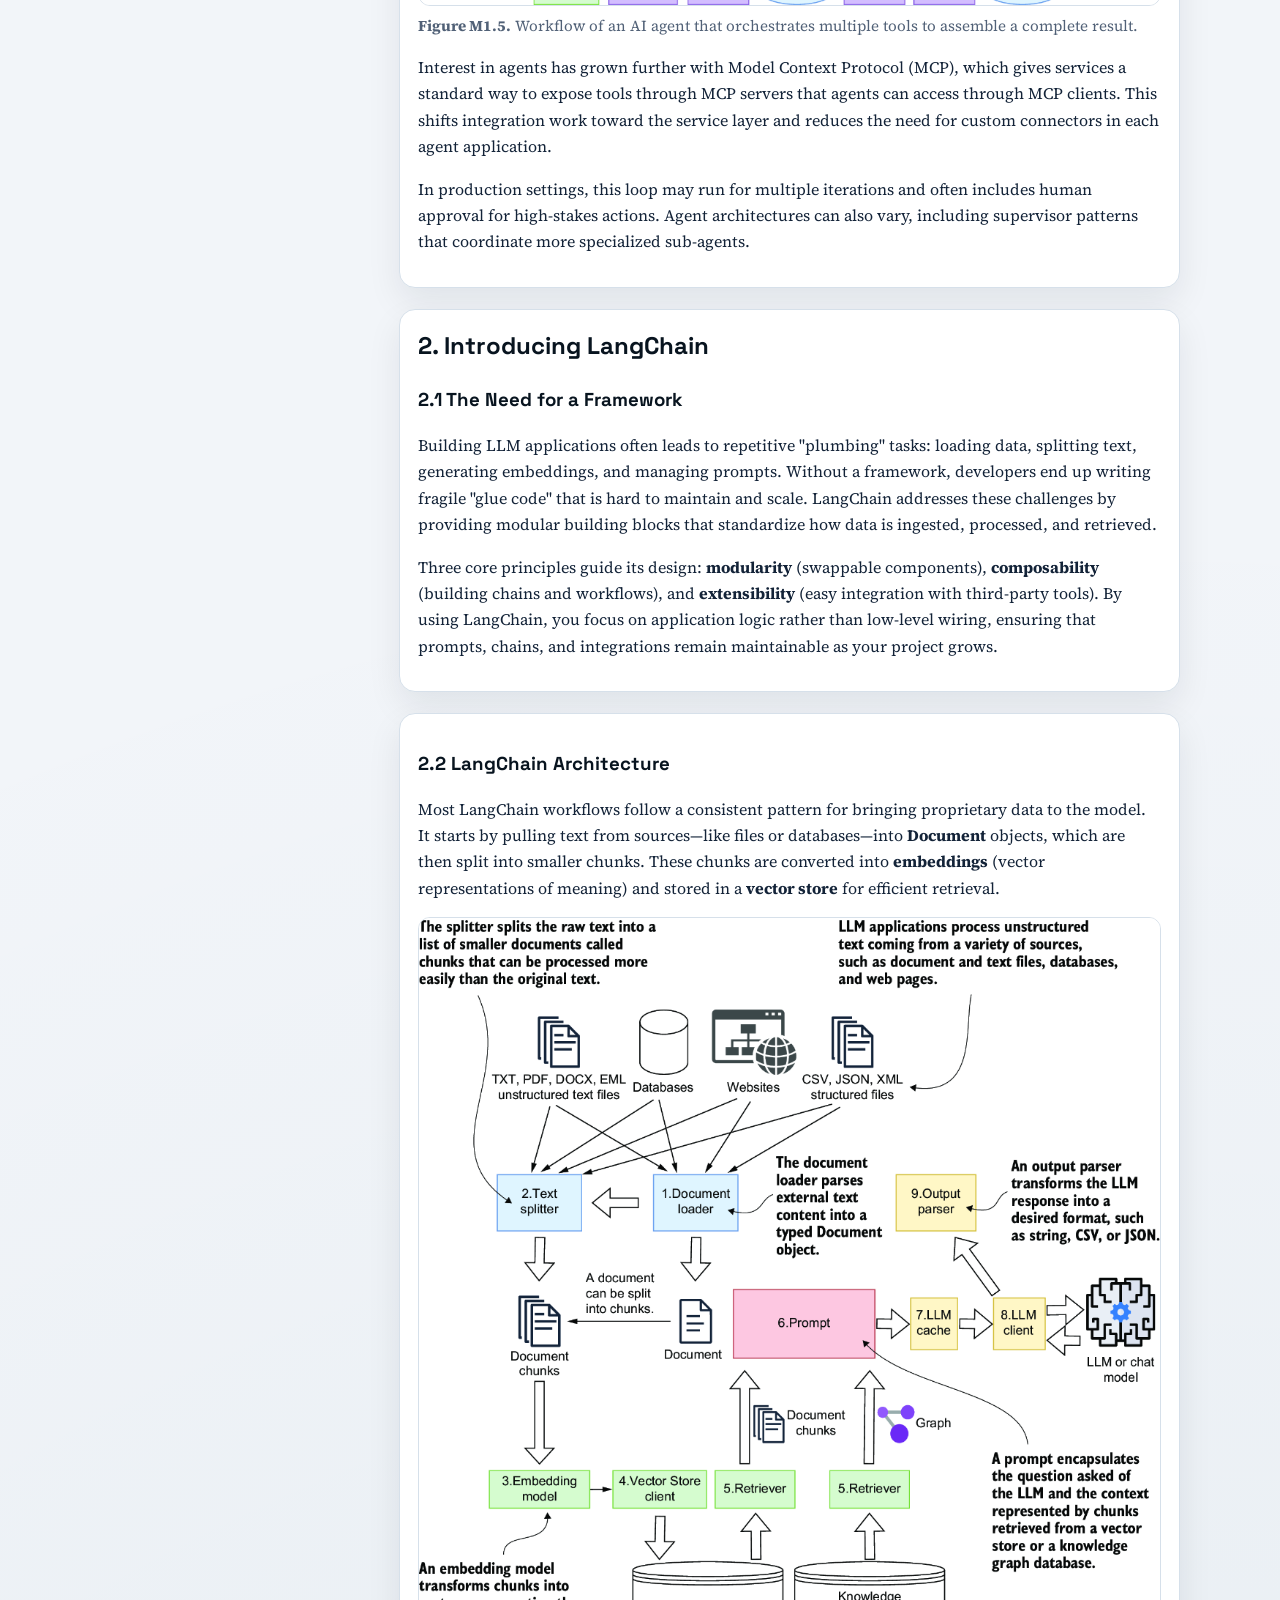
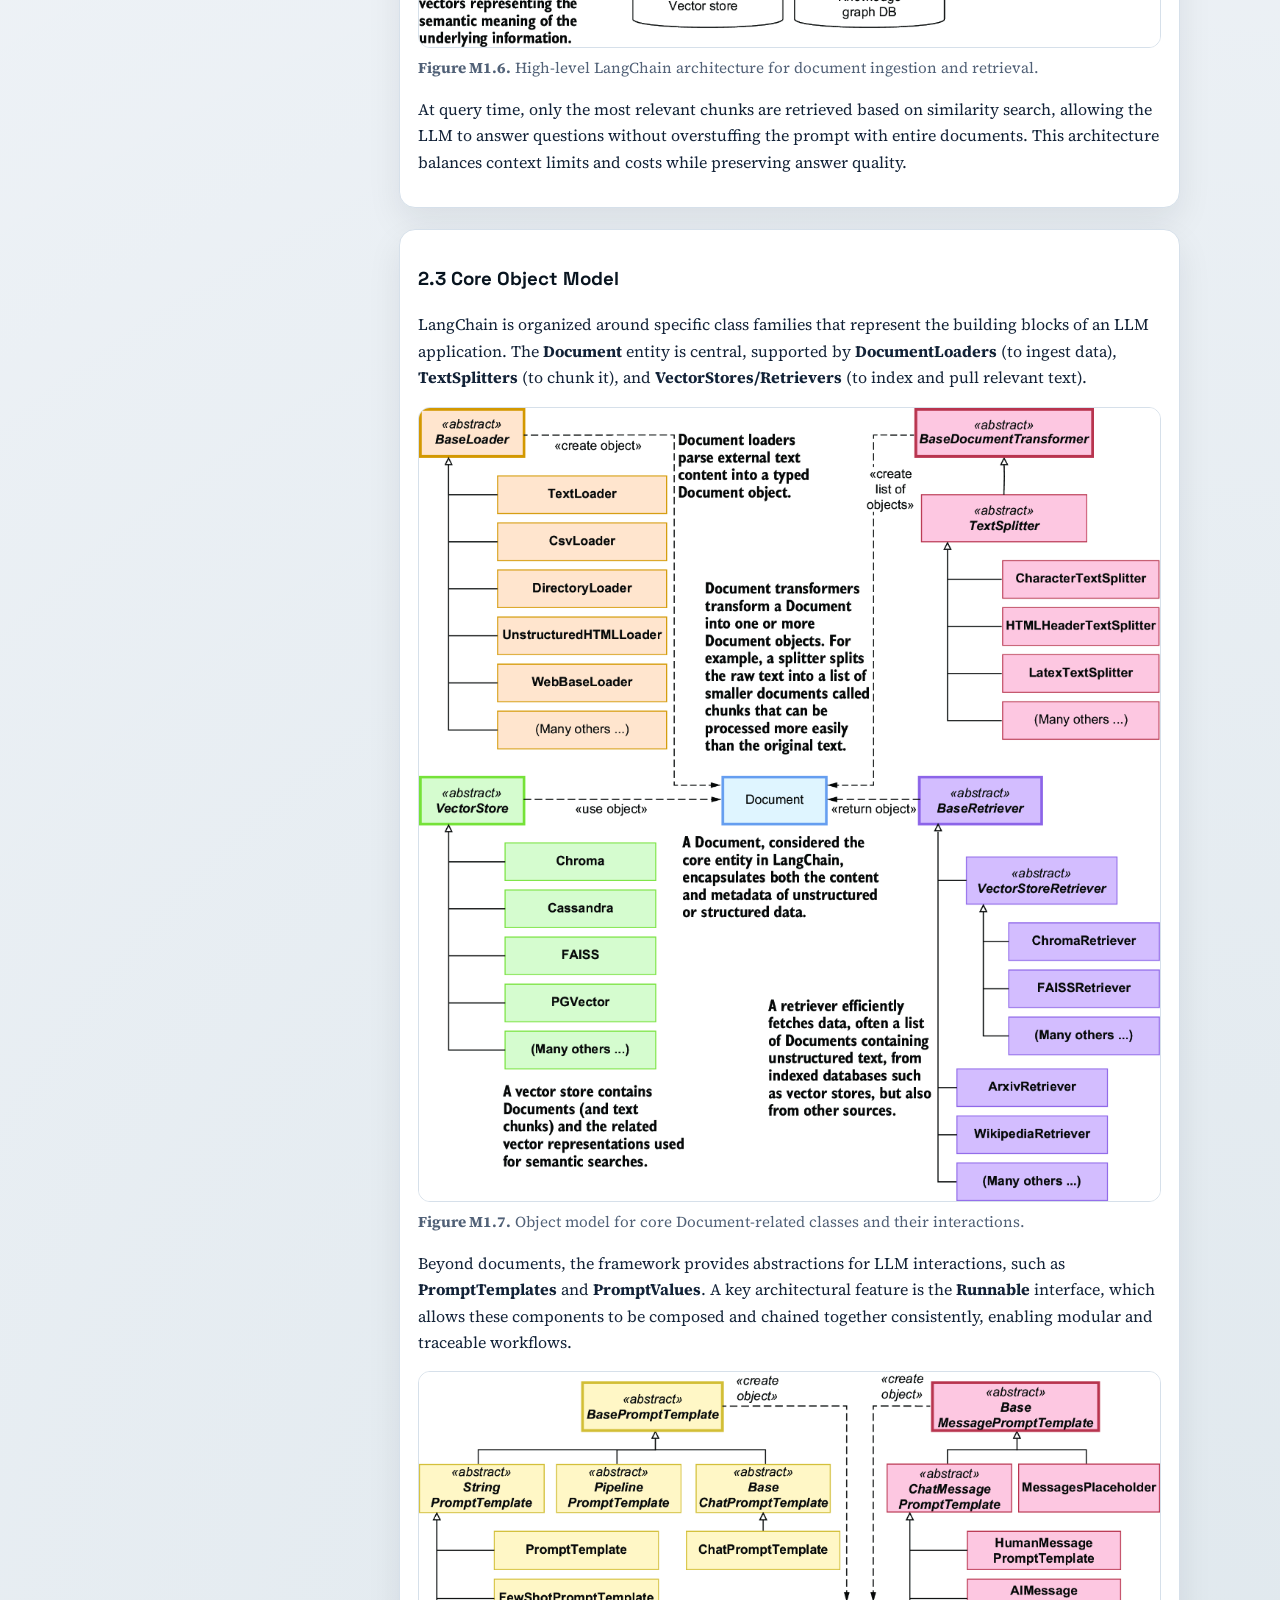
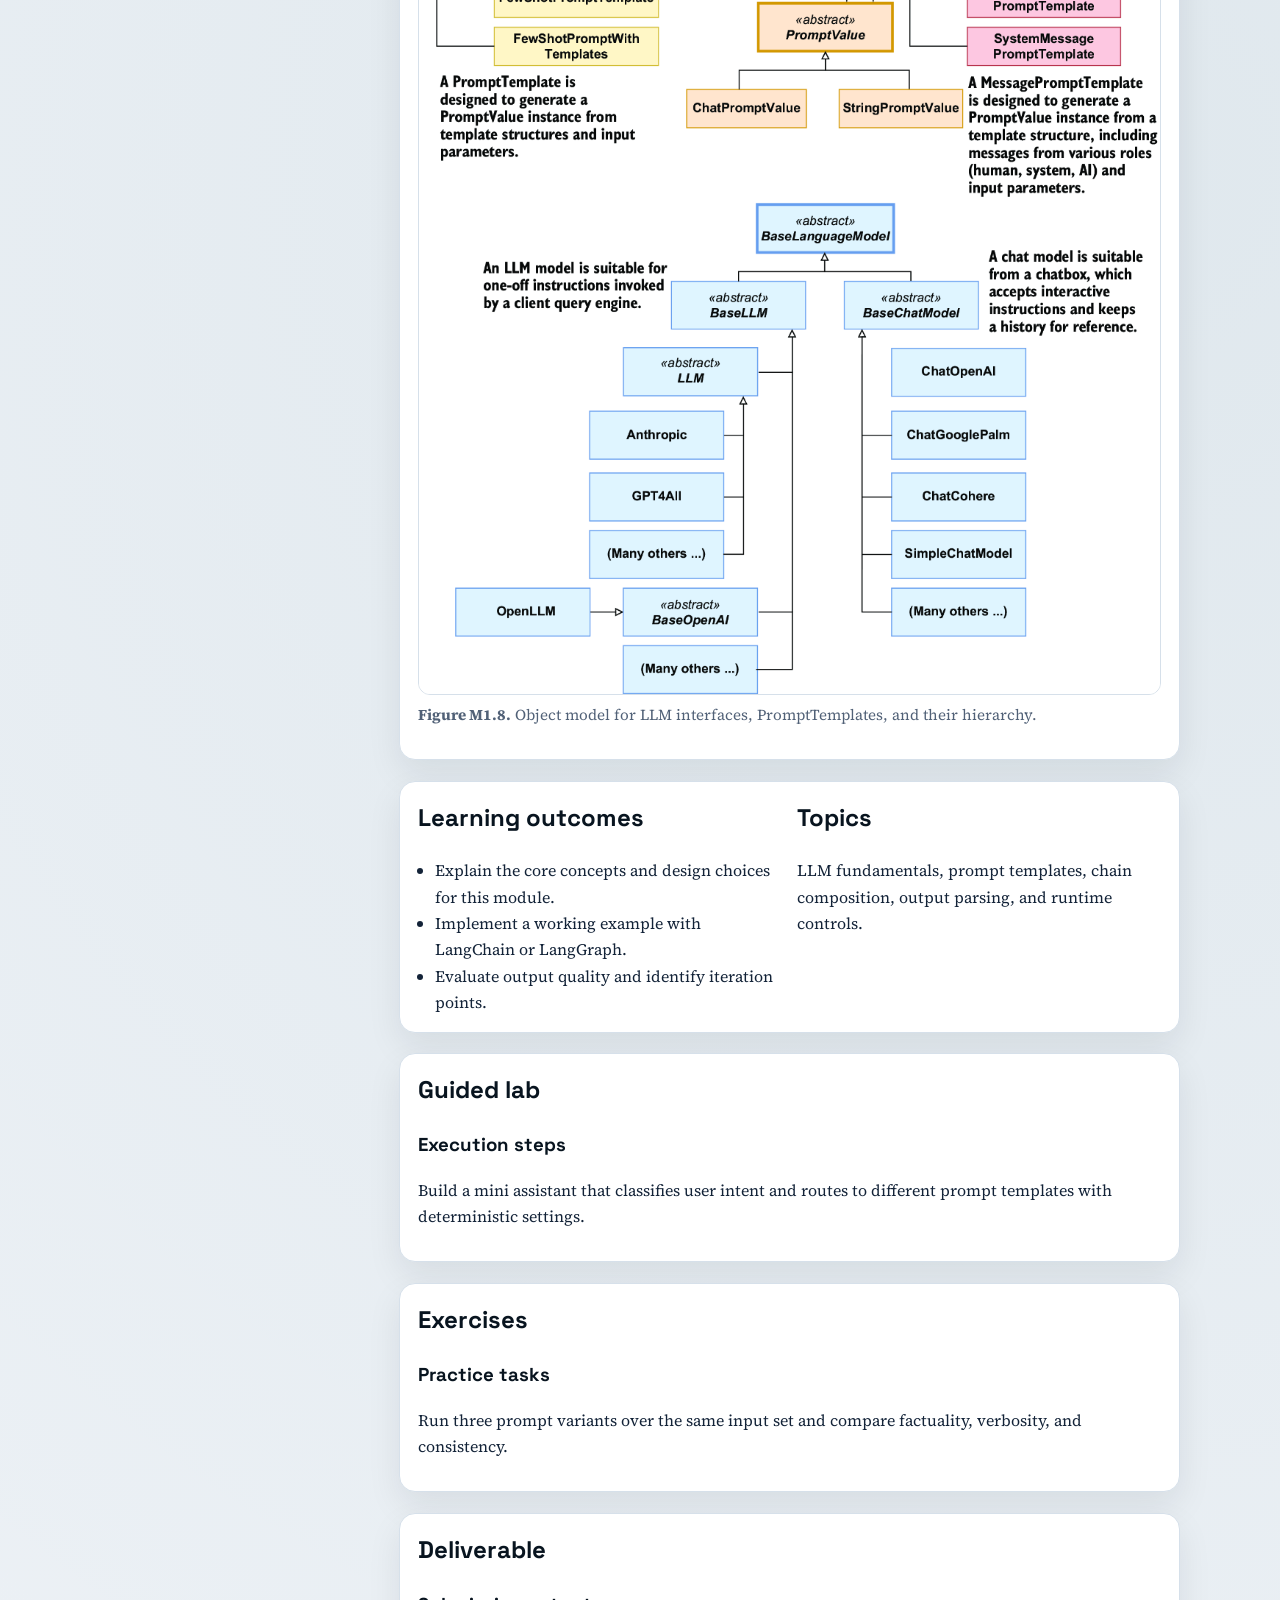
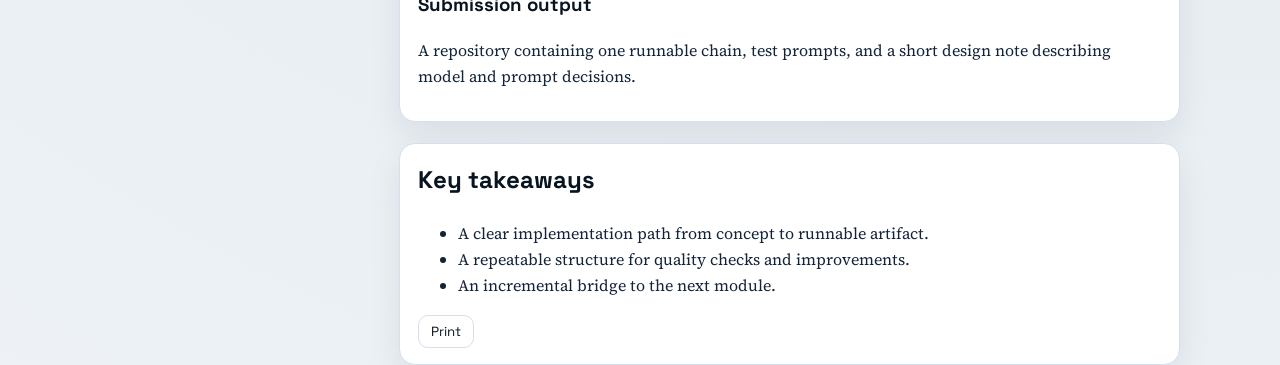
==== commit 1b00e0b5: "M1: add section 2 (Introducing LangChain), fix outline navigation, and add consistency test" ====
--- a/site/chapters/chapter-01.html
+++ b/site/chapters/chapter-01.html
@@ -103,7 +103,39 @@
           <img src="../assets/images/m1-figure-1-5-ai-agent-workflow.png" alt="Workflow of an AI agent selecting tools, executing calls, iterating on results, and producing a final response.">
           <figcaption><strong>Figure M1.5.</strong> Workflow of an AI agent that orchestrates multiple tools to assemble a complete result.</figcaption>
         </figure>
+        <p>Interest in agents has grown further with Model Context Protocol (MCP), which gives services a standard way to expose tools through MCP servers that agents can access through MCP clients. This shifts integration work toward the service layer and reduces the need for custom connectors in each agent application.</p>
         <p>In production settings, this loop may run for multiple iterations and often includes human approval for high-stakes actions. Agent architectures can also vary, including supervisor patterns that coordinate more specialized sub-agents.</p>
+      </section>
+
+      <section class="panel">
+        <h2>2. Introducing LangChain</h2>
+        <h3>2.1 The Need for a Framework</h3>
+        <p>Building LLM applications often leads to repetitive "plumbing" tasks: loading data, splitting text, generating embeddings, and managing prompts. Without a framework, developers end up writing fragile "glue code" that is hard to maintain and scale. LangChain addresses these challenges by providing modular building blocks that standardize how data is ingested, processed, and retrieved.</p>
+        <p>Three core principles guide its design: <strong>modularity</strong> (swappable components), <strong>composability</strong> (building chains and workflows), and <strong>extensibility</strong> (easy integration with third-party tools). By using LangChain, you focus on application logic rather than low-level wiring, ensuring that prompts, chains, and integrations remain maintainable as your project grows.</p>
+      </section>
+
+      <section class="panel">
+        <h3>2.2 LangChain Architecture</h3>
+        <p>Most LangChain workflows follow a consistent pattern for bringing proprietary data to the model. It starts by pulling text from sources—like files or databases—into <strong>Document</strong> objects, which are then split into smaller chunks. These chunks are converted into <strong>embeddings</strong> (vector representations of meaning) and stored in a <strong>vector store</strong> for efficient retrieval.</p>
+        <figure class="module-figure" data-zoomable>
+          <img src="../assets/images/m1-figure-1-6-langchain-architecture.png" alt="LangChain architecture diagram showing document loading, splitting, embedding, and storage.">
+          <figcaption><strong>Figure M1.6.</strong> High-level LangChain architecture for document ingestion and retrieval.</figcaption>
+        </figure>
+        <p>At query time, only the most relevant chunks are retrieved based on similarity search, allowing the LLM to answer questions without overstuffing the prompt with entire documents. This architecture balances context limits and costs while preserving answer quality.</p>
+      </section>
+
+      <section class="panel">
+        <h3>2.3 Core Object Model</h3>
+        <p>LangChain is organized around specific class families that represent the building blocks of an LLM application. The <strong>Document</strong> entity is central, supported by <strong>DocumentLoaders</strong> (to ingest data), <strong>TextSplitters</strong> (to chunk it), and <strong>VectorStores/Retrievers</strong> (to index and pull relevant text).</p>
+        <figure class="module-figure" data-zoomable>
+          <img src="../assets/images/m1-figure-1-7-object-model-document.png" alt="LangChain object model for Document-related classes.">
+          <figcaption><strong>Figure M1.7.</strong> Object model for core Document-related classes and their interactions.</figcaption>
+        </figure>
+        <p>Beyond documents, the framework provides abstractions for LLM interactions, such as <strong>PromptTemplates</strong> and <strong>PromptValues</strong>. A key architectural feature is the <strong>Runnable</strong> interface, which allows these components to be composed and chained together consistently, enabling modular and traceable workflows.</p>
+        <figure class="module-figure" data-zoomable>
+          <img src="../assets/images/m1-figure-1-8-object-model-llm.png" alt="LangChain object model for LLM and Prompt-related classes.">
+          <figcaption><strong>Figure M1.8.</strong> Object model for LLM interfaces, PromptTemplates, and their hierarchy.</figcaption>
+        </figure>
       </section>
 
       <section class="panel info-grid">
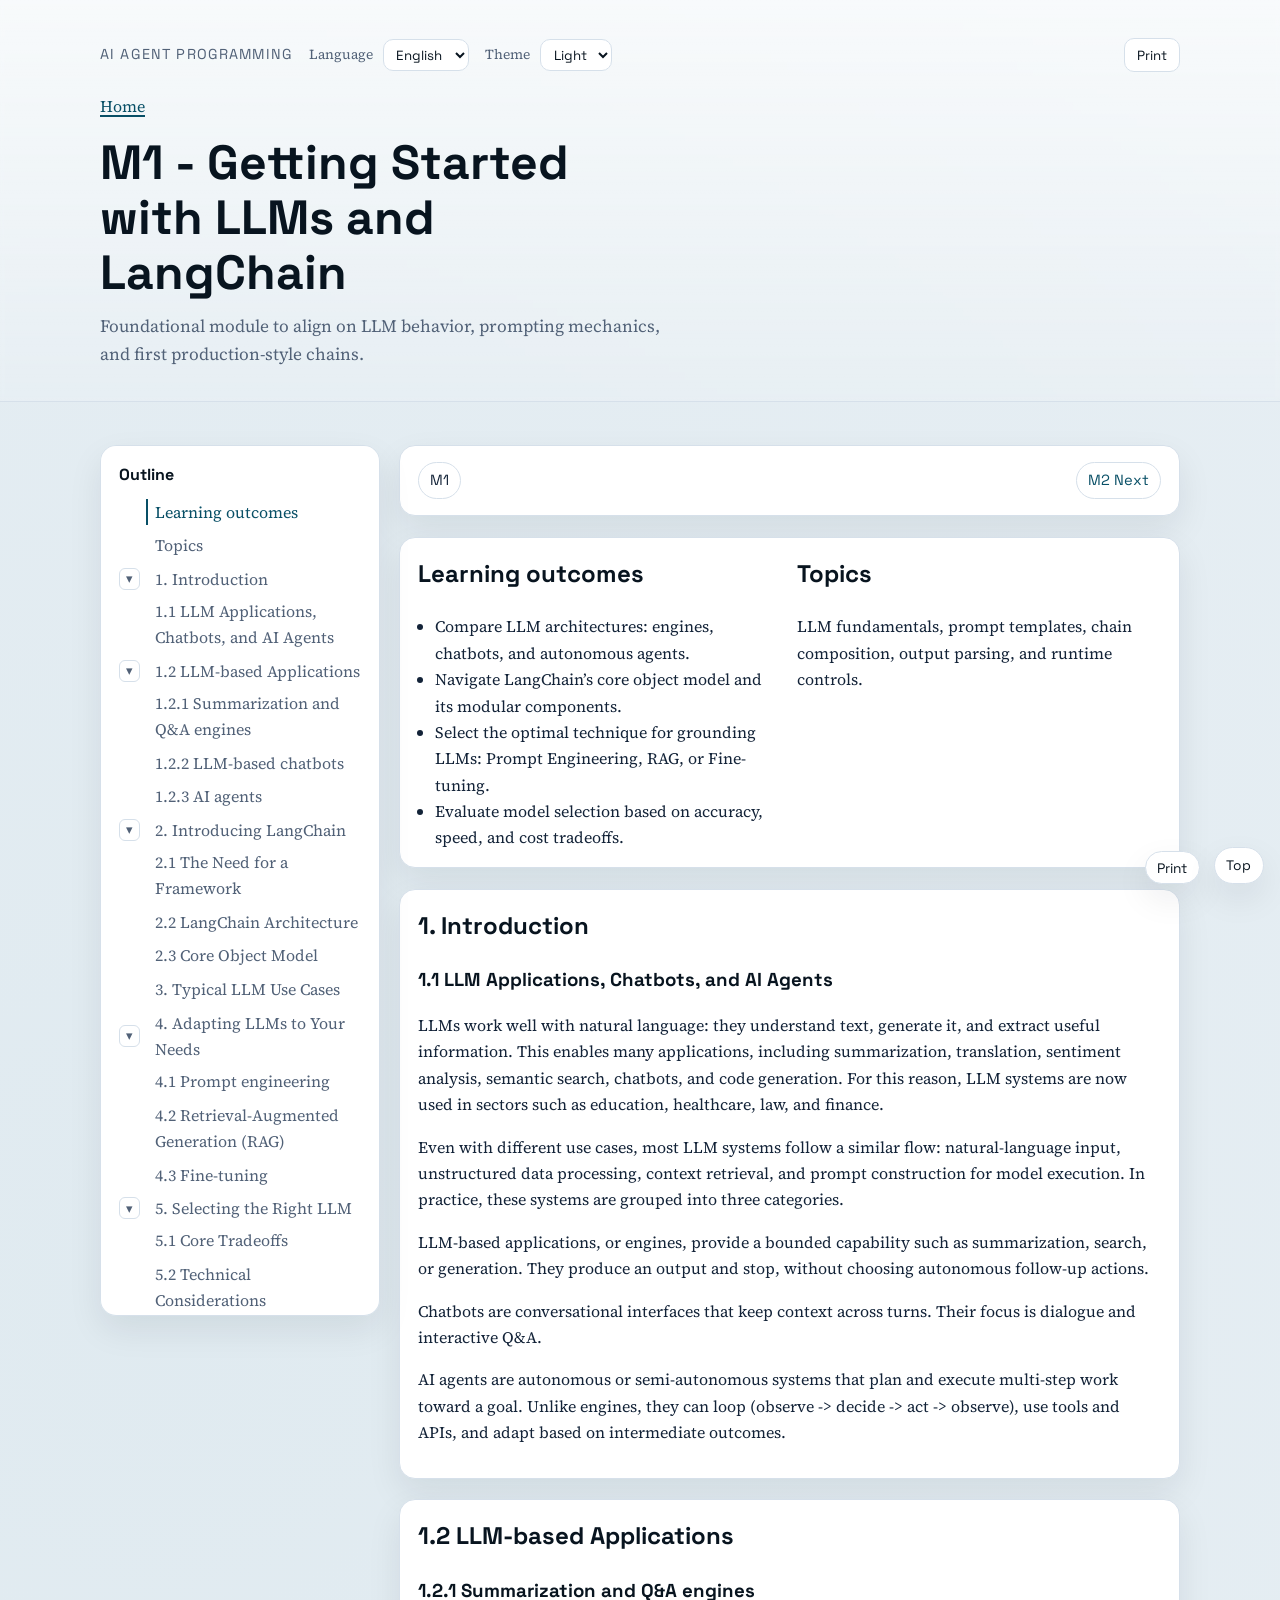
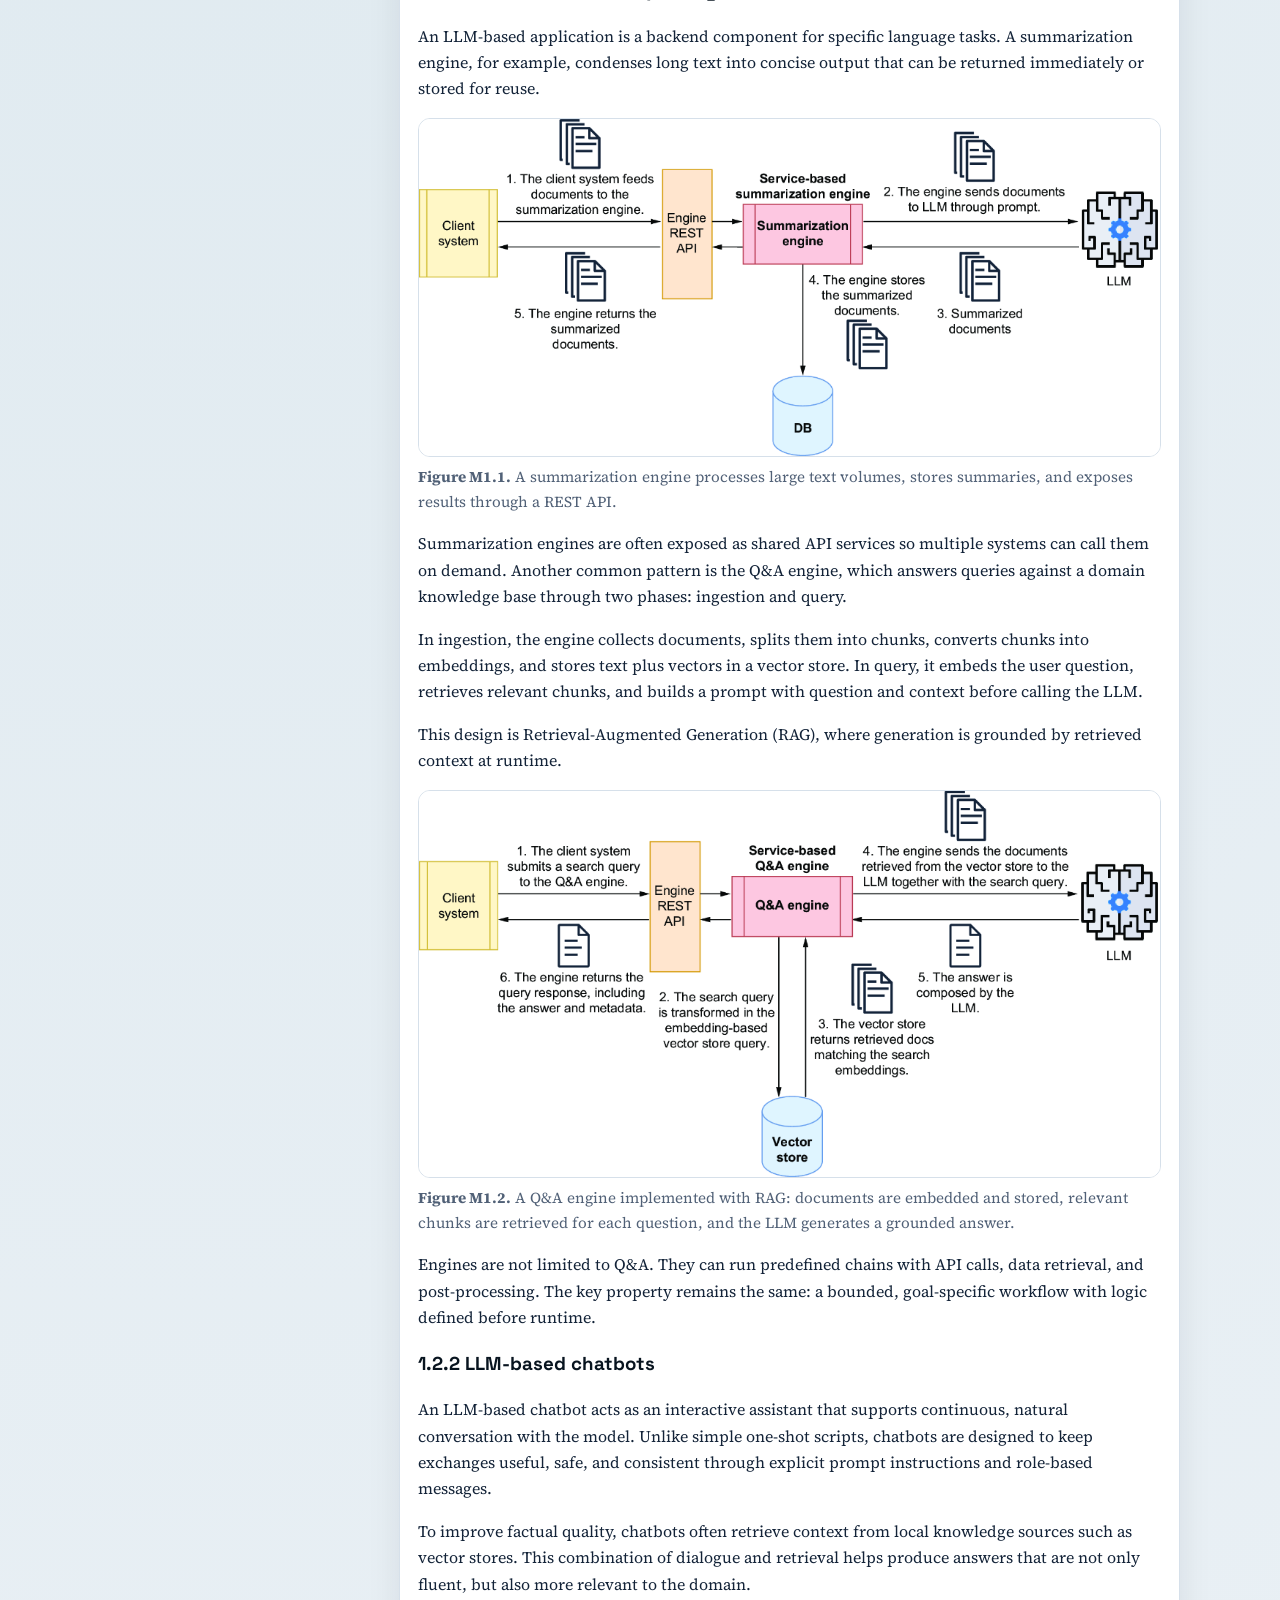
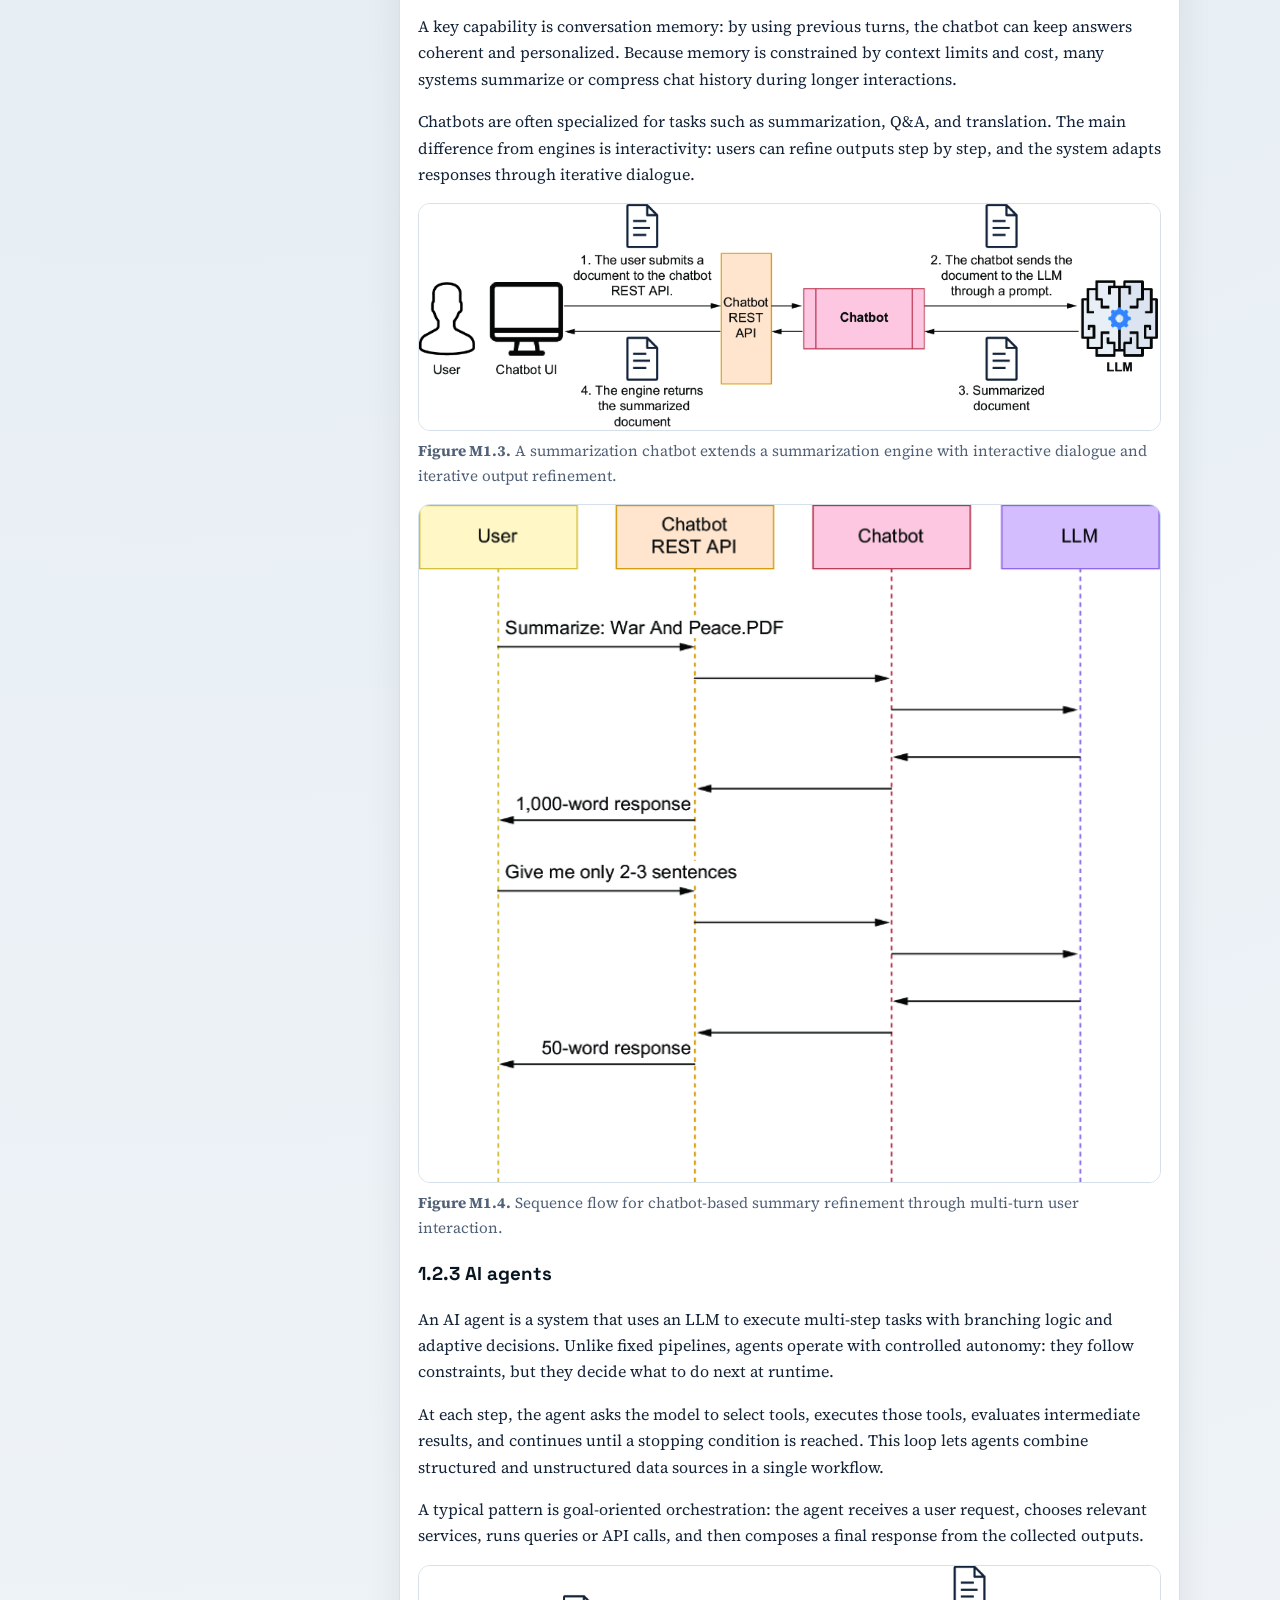
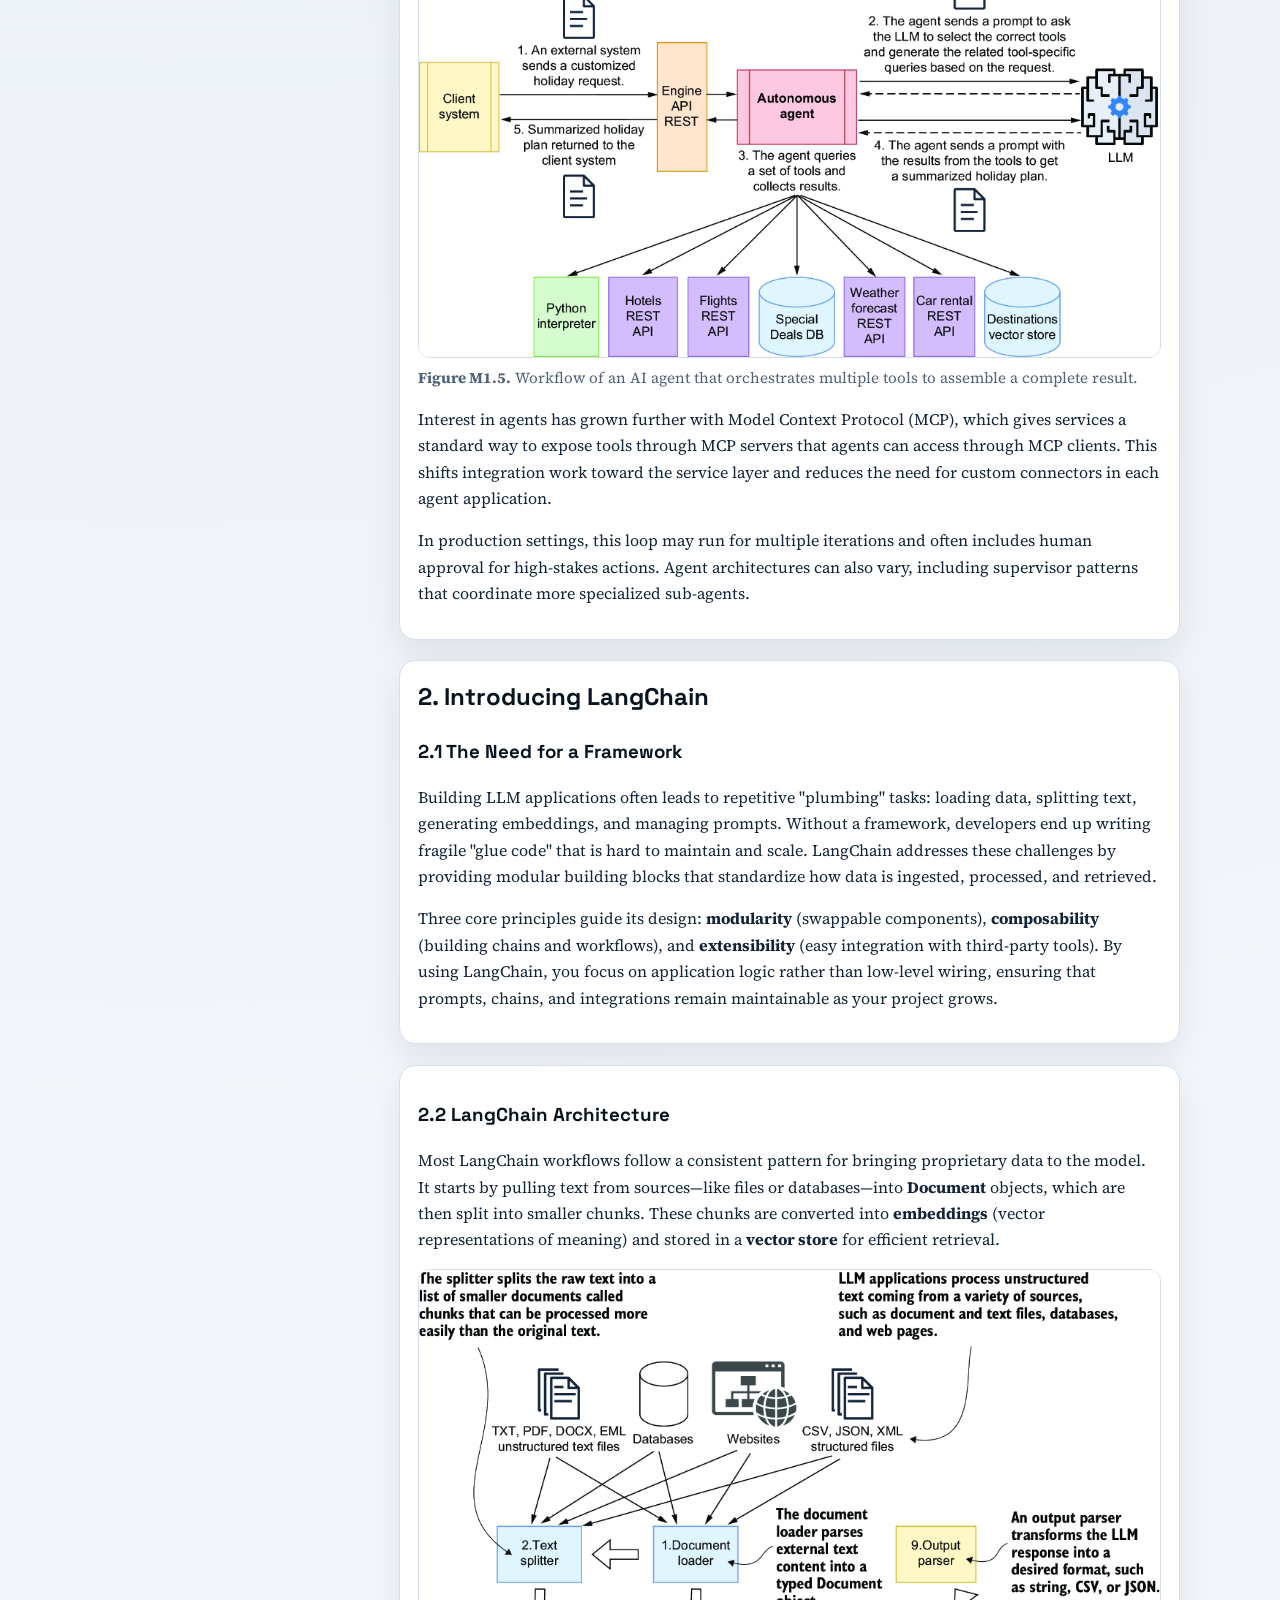
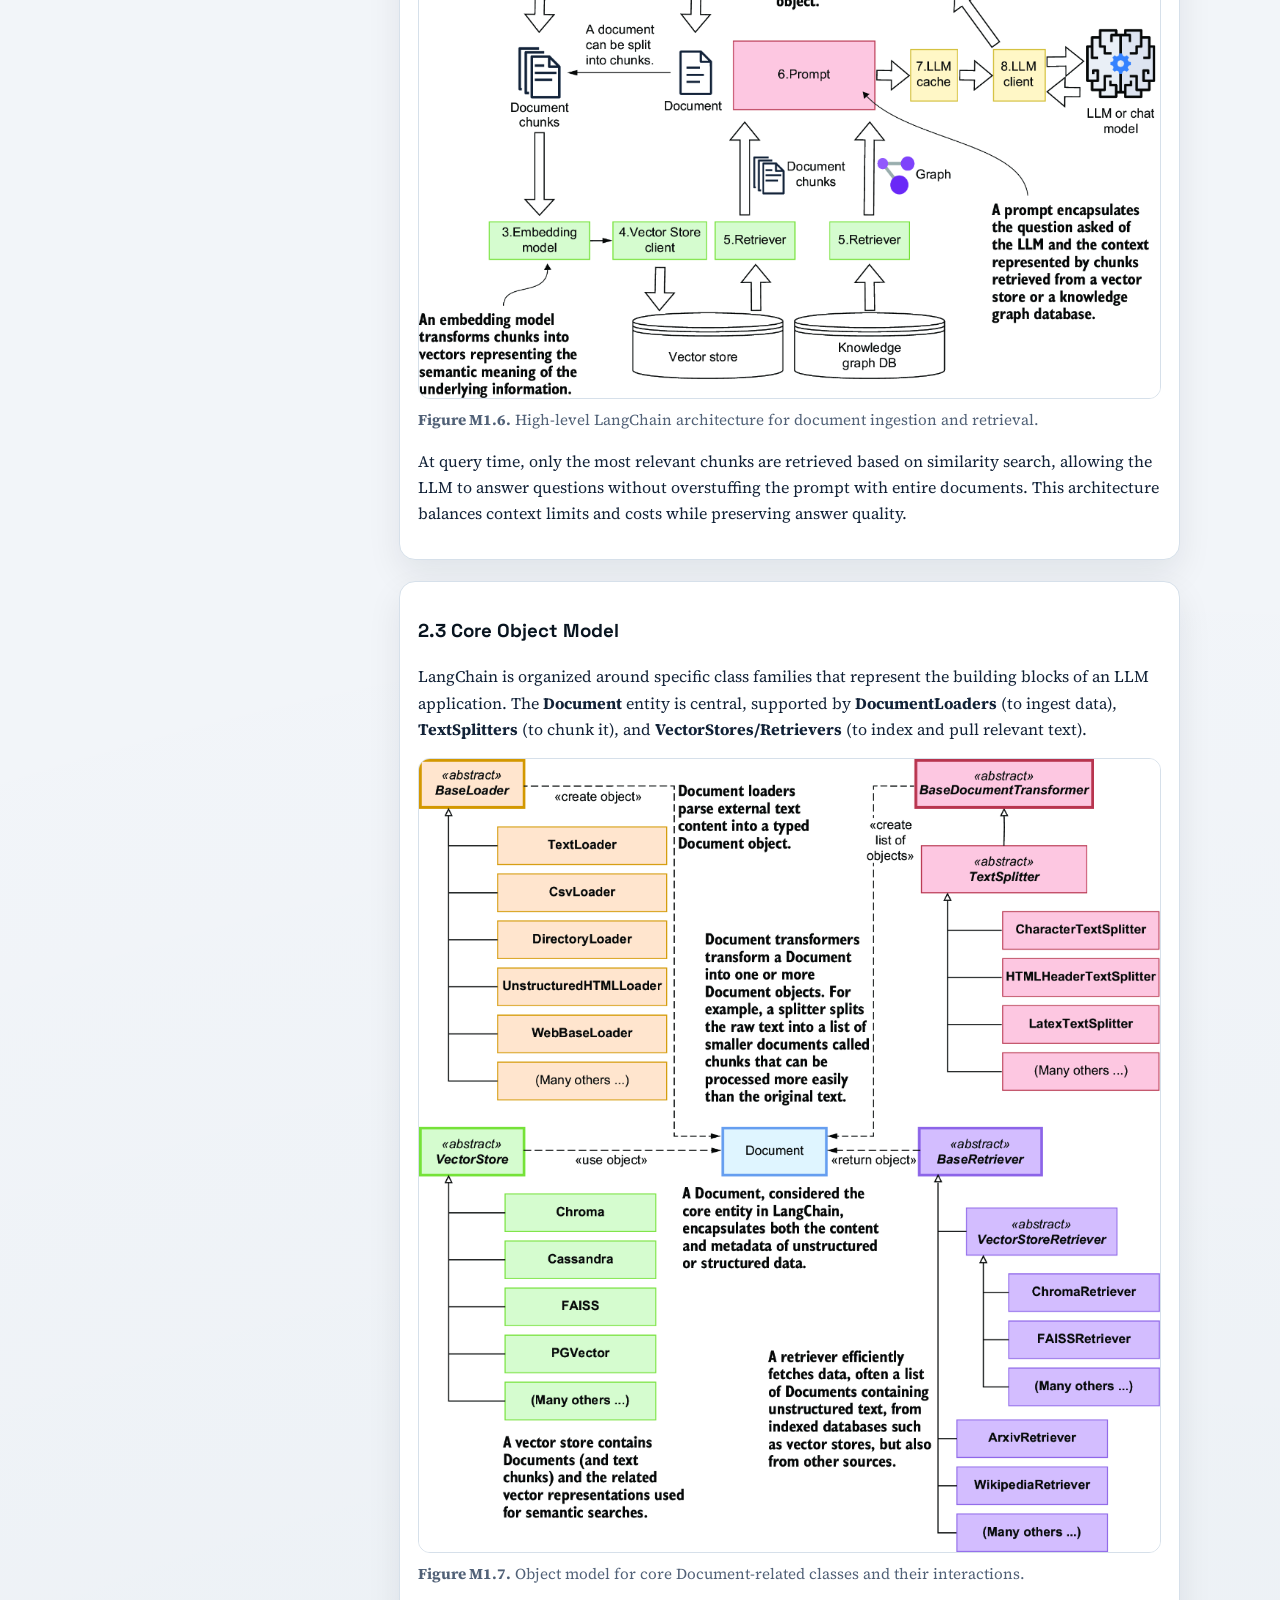
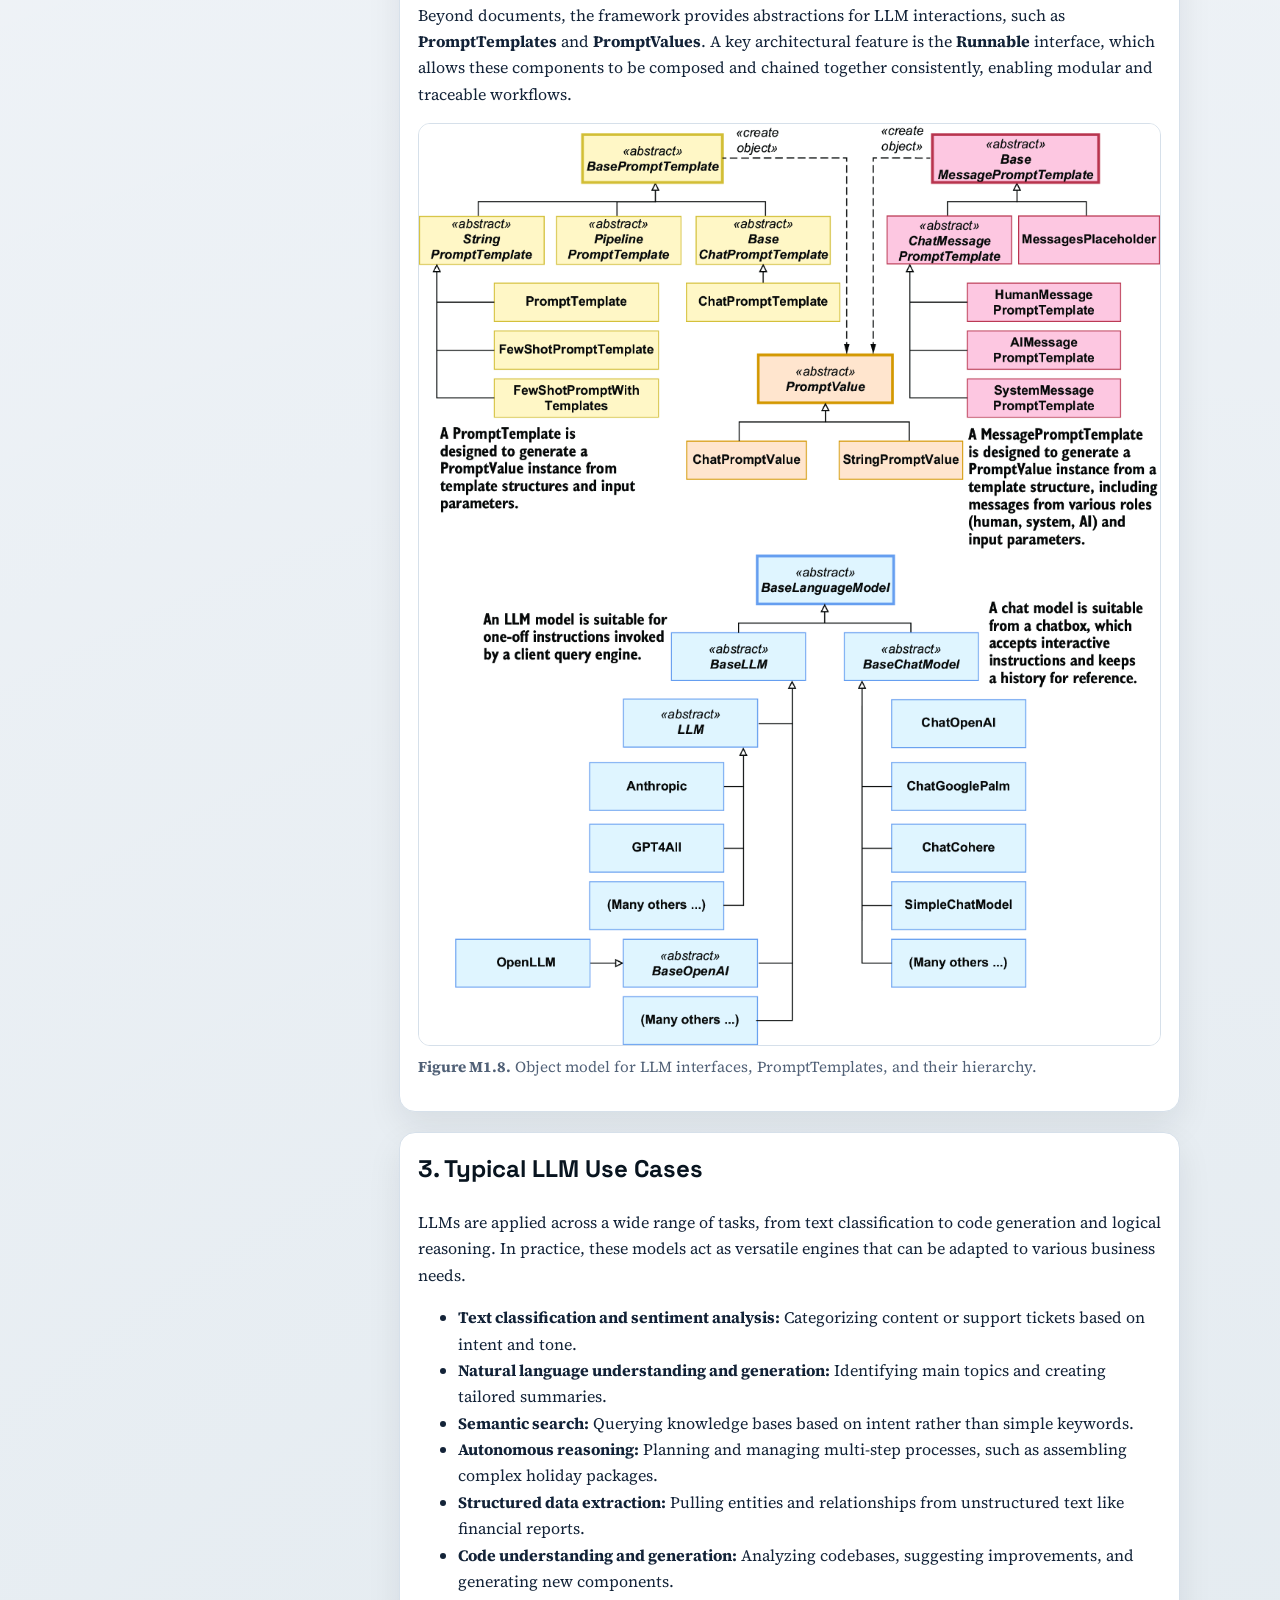
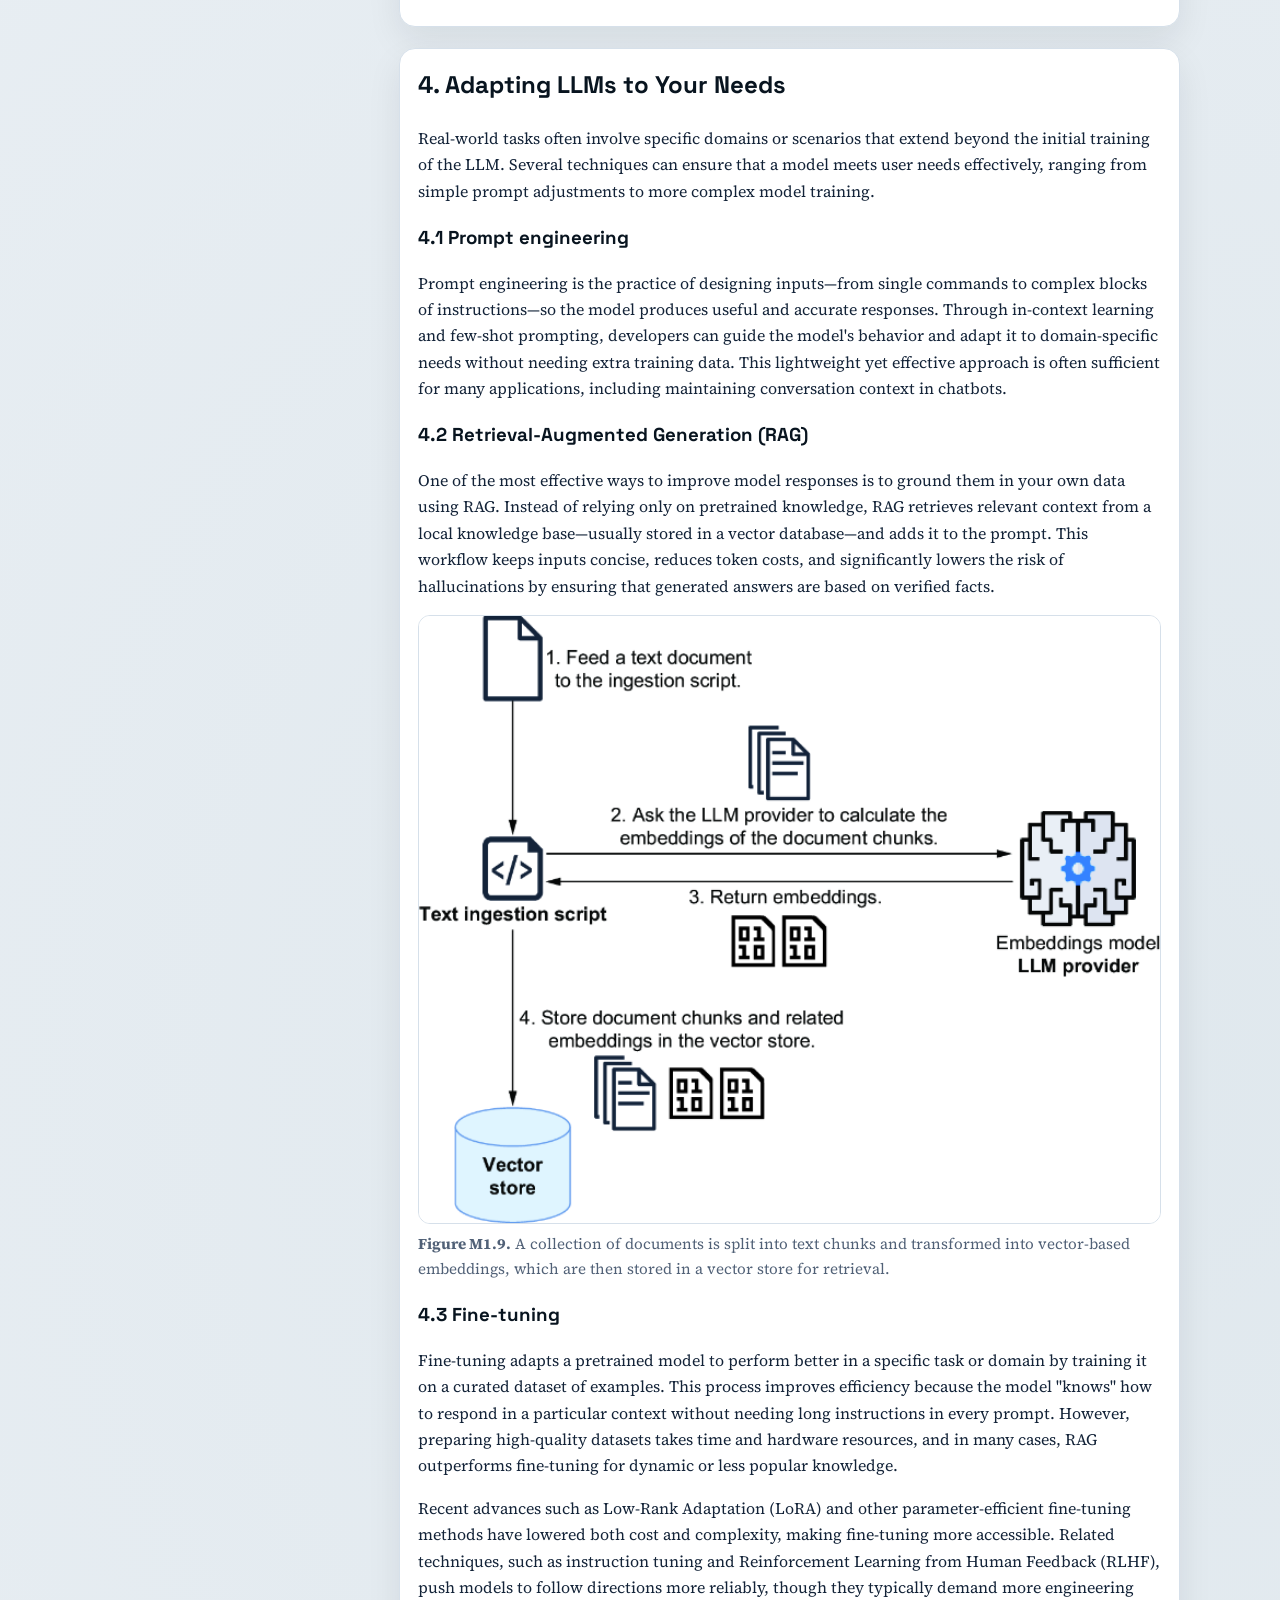
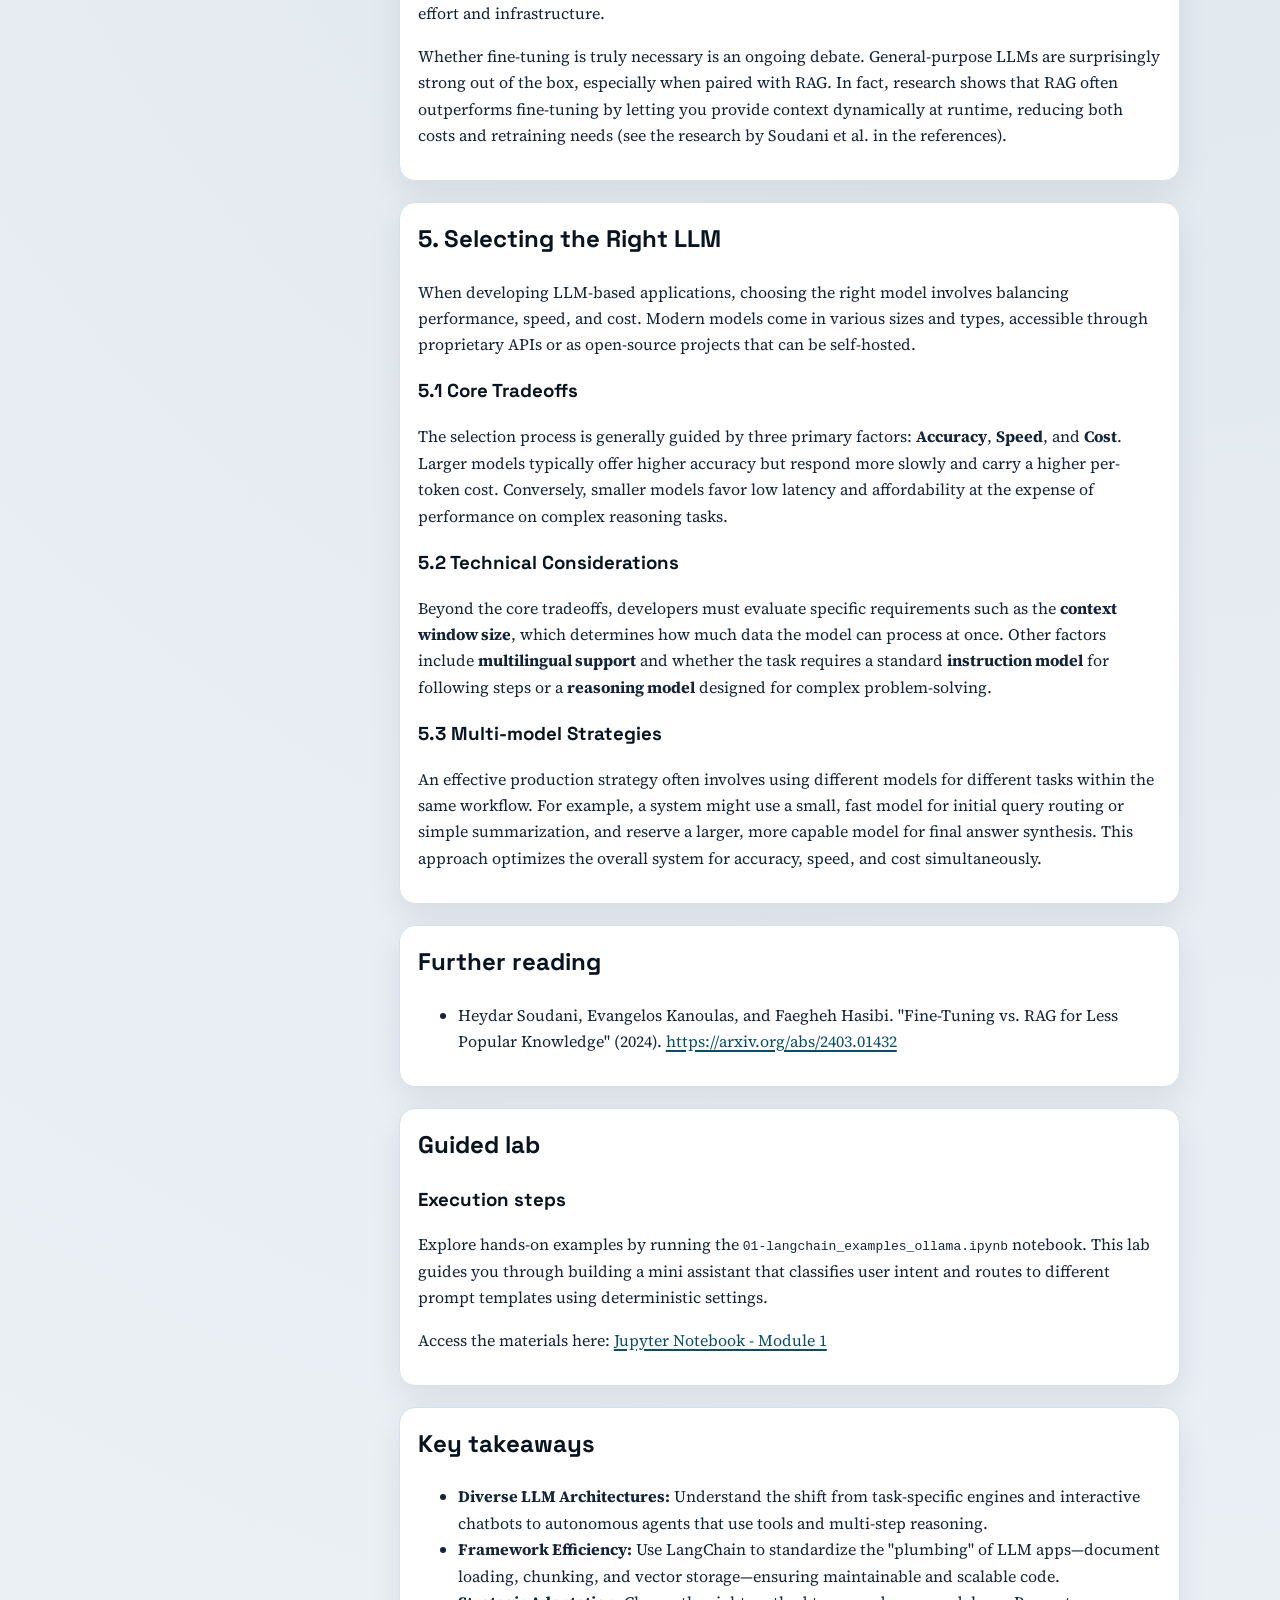
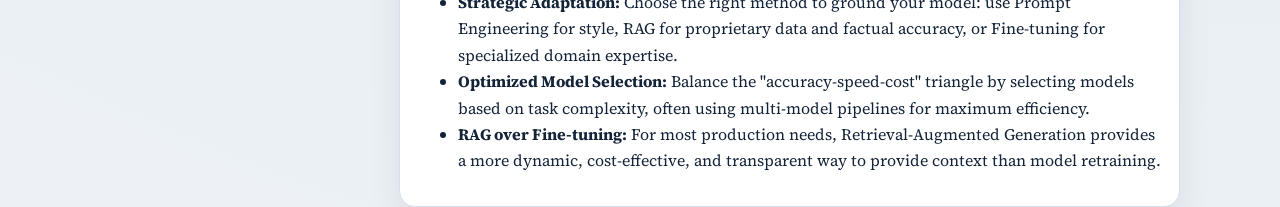
==== commit bd90b94c: "M1: complete sections 1.4-1.5, centralize common UI elements, and enforce non-regression policy" ====
--- a/site/chapters/chapter-01.html
+++ b/site/chapters/chapter-01.html
@@ -15,24 +15,6 @@
 
   <header class="site-header">
     <div class="shell">
-      <div class="header-top">
-        <p class="site-mark">AI Agent Programming</p>
-        <label class="lang-switch" for="lang-select">
-          <span>Language</span>
-          <select id="lang-select" aria-label="Choose language">
-            <option value="en" selected>English</option>
-            <option value="it">Italiano</option>
-          </select>
-        </label>
-        <label class="theme-switch" for="theme-select">
-          <span>Theme</span>
-          <select id="theme-select" aria-label="Choose theme">
-            <option value="light" selected>Light</option>
-            <option value="dark">Dark</option>
-          </select>
-        </label>
-        <button class="print-btn print-btn-top" type="button" data-print aria-label="Print this module">Print</button>
-      </div>
       <section class="hero">
         <p><a href="../index.html">Home</a></p>
         <h1>M1 - Getting Started with LLMs and LangChain</h1>
@@ -50,10 +32,25 @@
     <article class="module-main">
       <section class="panel">
         <nav class="module-nav" aria-label="Module navigation">
-          <span>Previous</span>
           <span>M1</span>
           <a href="chapter-02.html">M2 Next</a>
         </nav>
+      </section>
+
+      <section class="panel info-grid">
+        <div>
+          <h2>Learning outcomes</h2>
+          <ul>
+            <li>Compare LLM architectures: engines, chatbots, and autonomous agents.</li>
+            <li>Navigate LangChain’s core object model and its modular components.</li>
+            <li>Select the optimal technique for grounding LLMs: Prompt Engineering, RAG, or Fine-tuning.</li>
+            <li>Evaluate model selection based on accuracy, speed, and cost tradeoffs.</li>
+          </ul>
+        </div>
+        <div>
+          <h2>Topics</h2>
+          <p>LLM fundamentals, prompt templates, chain composition, output parsing, and runtime controls.</p>
+        </div>
       </section>
 
       <section class="panel">
@@ -138,52 +135,80 @@
         </figure>
       </section>
 
-      <section class="panel info-grid">
-        <div>
-          <h2>Learning outcomes</h2>
-          <ul>
-            <li>Explain the core concepts and design choices for this module.</li>
-            <li>Implement a working example with LangChain or LangGraph.</li>
-            <li>Evaluate output quality and identify iteration points.</li>
-          </ul>
-        </div>
-        <div>
-          <h2>Topics</h2>
-          <p>LLM fundamentals, prompt templates, chain composition, output parsing, and runtime controls.</p>
-        </div>
+      <section class="panel">
+        <h2>3. Typical LLM Use Cases</h2>
+        <p>LLMs are applied across a wide range of tasks, from text classification to code generation and logical reasoning. In practice, these models act as versatile engines that can be adapted to various business needs.</p>
+        <ul>
+          <li><strong>Text classification and sentiment analysis:</strong> Categorizing content or support tickets based on intent and tone.</li>
+          <li><strong>Natural language understanding and generation:</strong> Identifying main topics and creating tailored summaries.</li>
+          <li><strong>Semantic search:</strong> Querying knowledge bases based on intent rather than simple keywords.</li>
+          <li><strong>Autonomous reasoning:</strong> Planning and managing multi-step processes, such as assembling complex holiday packages.</li>
+          <li><strong>Structured data extraction:</strong> Pulling entities and relationships from unstructured text like financial reports.</li>
+          <li><strong>Code understanding and generation:</strong> Analyzing codebases, suggesting improvements, and generating new components.</li>
+        </ul>
+      </section>
+
+      <section class="panel">
+        <h2>4. Adapting LLMs to Your Needs</h2>
+        <p>Real-world tasks often involve specific domains or scenarios that extend beyond the initial training of the LLM. Several techniques can ensure that a model meets user needs effectively, ranging from simple prompt adjustments to more complex model training.</p>
+
+        <h3>4.1 Prompt engineering</h3>
+        <p>Prompt engineering is the practice of designing inputs—from single commands to complex blocks of instructions—so the model produces useful and accurate responses. Through in-context learning and few-shot prompting, developers can guide the model's behavior and adapt it to domain-specific needs without needing extra training data. This lightweight yet effective approach is often sufficient for many applications, including maintaining conversation context in chatbots.</p>
+
+        <h3>4.2 Retrieval-Augmented Generation (RAG)</h3>
+        <p>One of the most effective ways to improve model responses is to ground them in your own data using RAG. Instead of relying only on pretrained knowledge, RAG retrieves relevant context from a local knowledge base—usually stored in a vector database—and adds it to the prompt. This workflow keeps inputs concise, reduces token costs, and significantly lowers the risk of hallucinations by ensuring that generated answers are based on verified facts.</p>
+        <figure class="module-figure" data-zoomable>
+          <img src="../assets/images/m1-figure-1-9-rag-ingestion.png" alt="RAG workflow: documents are split into chunks, converted to embeddings, and stored in a vector store.">
+          <figcaption><strong>Figure M1.9.</strong> A collection of documents is split into text chunks and transformed into vector-based embeddings, which are then stored in a vector store for retrieval.</figcaption>
+        </figure>
+
+        <h3>4.3 Fine-tuning</h3>
+        <p>Fine-tuning adapts a pretrained model to perform better in a specific task or domain by training it on a curated dataset of examples. This process improves efficiency because the model "knows" how to respond in a particular context without needing long instructions in every prompt. However, preparing high-quality datasets takes time and hardware resources, and in many cases, RAG outperforms fine-tuning for dynamic or less popular knowledge.</p>
+        <p>Recent advances such as Low-Rank Adaptation (LoRA) and other parameter-efficient fine-tuning methods have lowered both cost and complexity, making fine-tuning more accessible. Related techniques, such as instruction tuning and Reinforcement Learning from Human Feedback (RLHF), push models to follow directions more reliably, though they typically demand more engineering effort and infrastructure.</p>
+        <p>Whether fine-tuning is truly necessary is an ongoing debate. General-purpose LLMs are surprisingly strong out of the box, especially when paired with RAG. In fact, research shows that RAG often outperforms fine-tuning by letting you provide context dynamically at runtime, reducing both costs and retraining needs (see the research by Soudani et al. in the references).</p>
+      </section>
+
+      <section class="panel">
+        <h2>5. Selecting the Right LLM</h2>
+        <p>When developing LLM-based applications, choosing the right model involves balancing performance, speed, and cost. Modern models come in various sizes and types, accessible through proprietary APIs or as open-source projects that can be self-hosted.</p>
+        
+        <h3>5.1 Core Tradeoffs</h3>
+        <p>The selection process is generally guided by three primary factors: <strong>Accuracy</strong>, <strong>Speed</strong>, and <strong>Cost</strong>. Larger models typically offer higher accuracy but respond more slowly and carry a higher per-token cost. Conversely, smaller models favor low latency and affordability at the expense of performance on complex reasoning tasks.</p>
+        
+        <h3>5.2 Technical Considerations</h3>
+        <p>Beyond the core tradeoffs, developers must evaluate specific requirements such as the <strong>context window size</strong>, which determines how much data the model can process at once. Other factors include <strong>multilingual support</strong> and whether the task requires a standard <strong>instruction model</strong> for following steps or a <strong>reasoning model</strong> designed for complex problem-solving.</p>
+        
+        <h3>5.3 Multi-model Strategies</h3>
+        <p>An effective production strategy often involves using different models for different tasks within the same workflow. For example, a system might use a small, fast model for initial query routing or simple summarization, and reserve a larger, more capable model for final answer synthesis. This approach optimizes the overall system for accuracy, speed, and cost simultaneously.</p>
+      </section>
+
+      <section class="panel">
+        <h2>Further reading</h2>
+        <ul>
+          <li>Heydar Soudani, Evangelos Kanoulas, and Faegheh Hasibi. "Fine-Tuning vs. RAG for Less Popular Knowledge" (2024). <a href="https://arxiv.org/abs/2403.01432" target="_blank" rel="noopener noreferrer">https://arxiv.org/abs/2403.01432</a></li>
+        </ul>
       </section>
 
       <section class="panel">
         <h2>Guided lab</h2>
         <h3>Execution steps</h3>
-        <p>Build a mini assistant that classifies user intent and routes to different prompt templates with deterministic settings.</p>
-      </section>
-
-      <section class="panel">
-        <h2>Exercises</h2>
-        <h3>Practice tasks</h3>
-        <p>Run three prompt variants over the same input set and compare factuality, verbosity, and consistency.</p>
-      </section>
-
-      <section class="panel">
-        <h2>Deliverable</h2>
-        <h3>Submission output</h3>
-        <p>A repository containing one runnable chain, test prompts, and a short design note describing model and prompt decisions.</p>
+        <p>Explore hands-on examples by running the <code>01-langchain_examples_ollama.ipynb</code> notebook. This lab guides you through building a mini assistant that classifies user intent and routes to different prompt templates using deterministic settings.</p>
+        <p>Access the materials here: <a href="https://github.com/thimotyb/building-llm-applications/blob/main/ch01/01-langchain_examples_ollama.ipynb" target="_blank" rel="noopener noreferrer">Jupyter Notebook - Module 1</a></p>
       </section>
 
       <section class="panel">
         <h2>Key takeaways</h2>
         <ul>
-          <li>A clear implementation path from concept to runnable artifact.</li>
-          <li>A repeatable structure for quality checks and improvements.</li>
-          <li>An incremental bridge to the next module.</li>
+          <li><strong>Diverse LLM Architectures:</strong> Understand the shift from task-specific engines and interactive chatbots to autonomous agents that use tools and multi-step reasoning.</li>
+          <li><strong>Framework Efficiency:</strong> Use LangChain to standardize the "plumbing" of LLM apps—document loading, chunking, and vector storage—ensuring maintainable and scalable code.</li>
+          <li><strong>Strategic Adaptation:</strong> Choose the right method to ground your model: use Prompt Engineering for style, RAG for proprietary data and factual accuracy, or Fine-tuning for specialized domain expertise.</li>
+          <li><strong>Optimized Model Selection:</strong> Balance the "accuracy-speed-cost" triangle by selecting models based on task complexity, often using multi-model pipelines for maximum efficiency.</li>
+          <li><strong>RAG over Fine-tuning:</strong> For most production needs, Retrieval-Augmented Generation provides a more dynamic, cost-effective, and transparent way to provide context than model retraining.</li>
         </ul>
-        <button class="print-btn" type="button" id="print-page-btn" data-print aria-label="Print this module">Print</button>
       </section>
     </article>
   </main>
 
-  <a class="top-link" href="#top" aria-label="Back to top">Top</a>
   <script src="//translate.google.com/translate_a/element.js?cb=googleTranslateElementInit"></script>
 </body>
 </html>
--- a/site/assets/css/site.css
+++ b/site/assets/css/site.css
@@ -282,19 +282,23 @@
   gap: 0.35rem;
 }
 
-.outline-toggle {
-  border: 1px solid var(--line);
-  background: var(--surface);
-  color: var(--muted);
-  border-radius: 6px;
+.outline-toggle,
+.outline-toggle-spacer {
   width: 1.35rem;
   height: 1.35rem;
+  flex: 0 0 auto;
+}
+
+.outline-toggle {
+  border: 1px solid var(--line);
+  background: var(--surface);
+  color: var(--muted);
+  border-radius: 6px;
   line-height: 1;
   display: inline-grid;
   place-items: center;
   cursor: pointer;
   padding: 0;
-  flex: 0 0 auto;
 }
 
 .outline-toggle:hover,
@@ -427,17 +431,43 @@
   margin-left: auto;
 }
 
-.top-link {
+.top-link,
+.print-fixed {
   position: fixed;
-  right: 1rem;
   bottom: 1rem;
   text-decoration: none;
   border-radius: 999px;
   border: 1px solid var(--line);
-  background: #fff;
+  background: var(--surface);
+  color: var(--ink);
   padding: 0.4rem 0.72rem;
   font-size: 0.86rem;
   box-shadow: var(--shadow);
+  z-index: 100;
+}
+
+.top-link {
+  right: 1rem;
+}
+
+.print-fixed {
+  right: 5rem;
+  cursor: pointer;
+}
+
+.print-fixed:hover,
+.top-link:hover {
+  border-color: var(--accent);
+  color: var(--accent-strong);
+}
+
+@media (max-width: 920px) {
+  .top-link,
+  .print-fixed {
+    position: static;
+    display: inline-block;
+    margin: 1rem 0.5rem 0 0;
+  }
 }
 
 @media (max-width: 920px) {
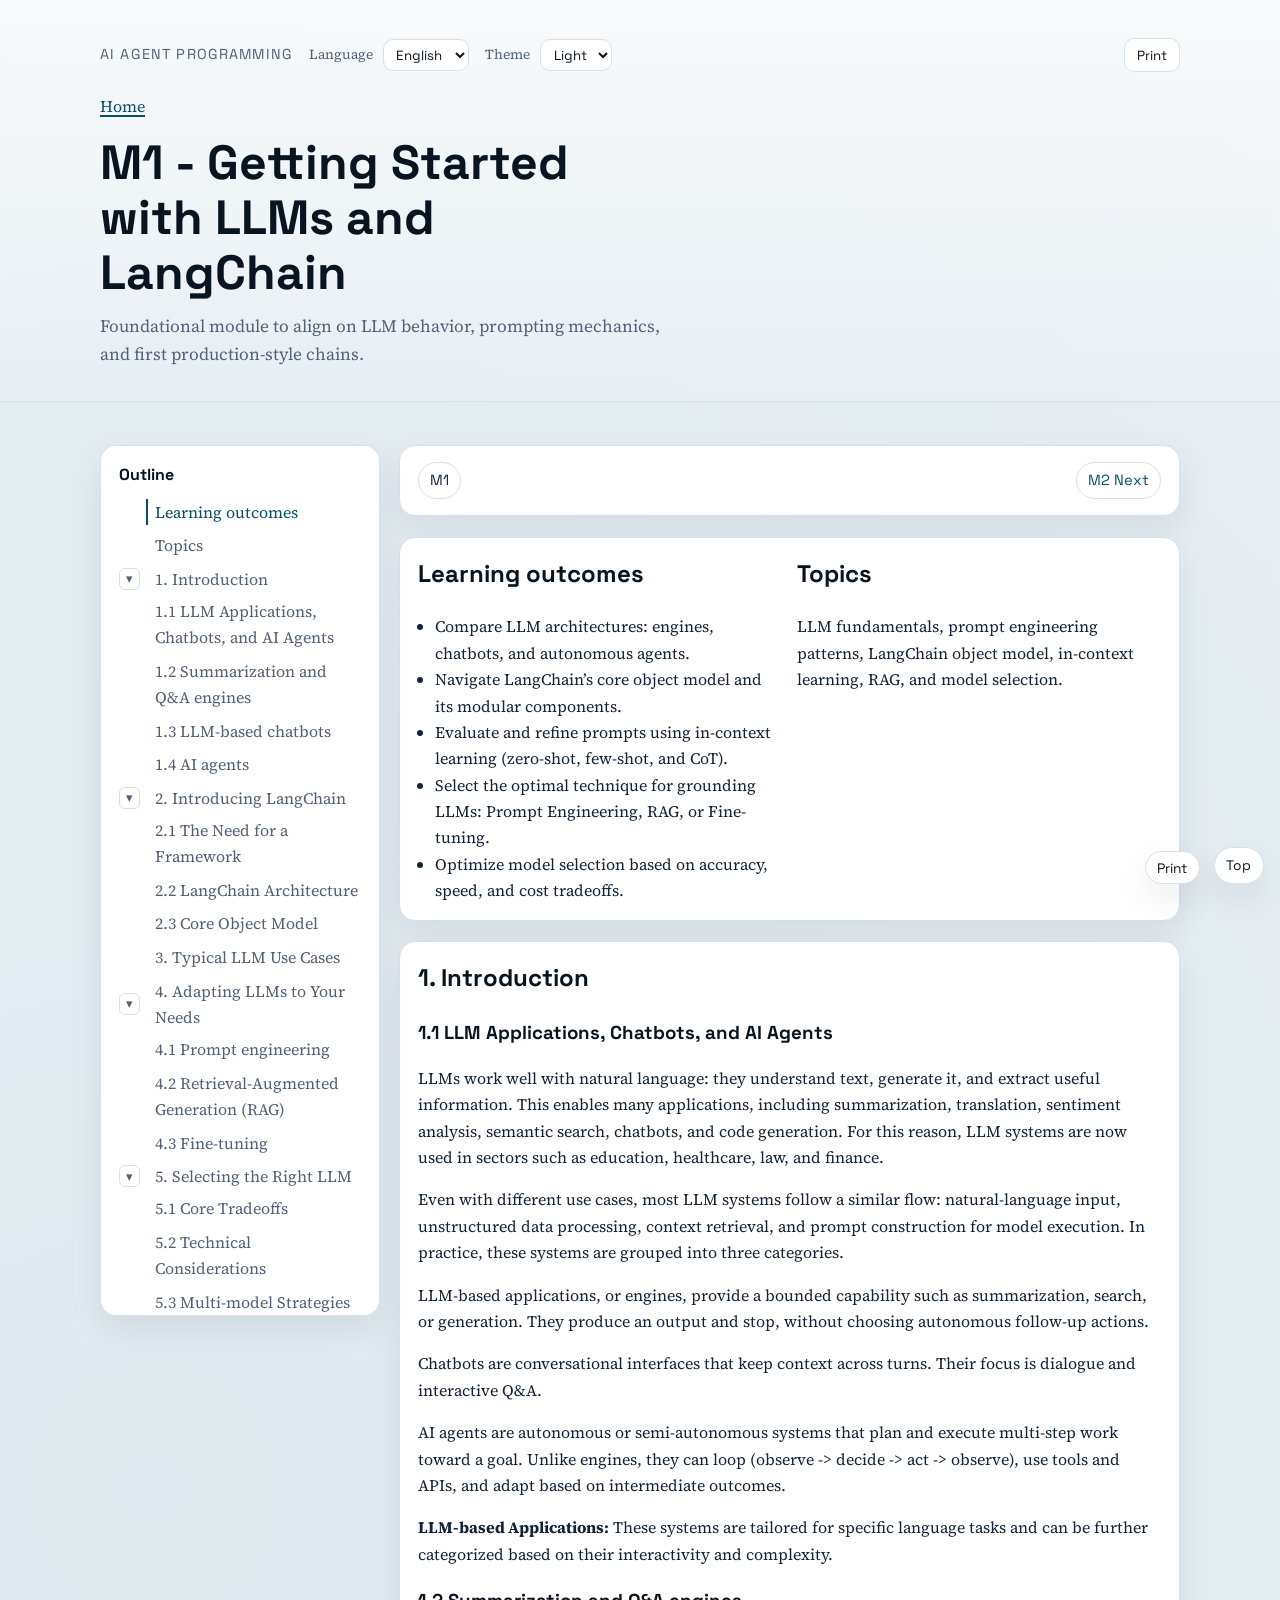
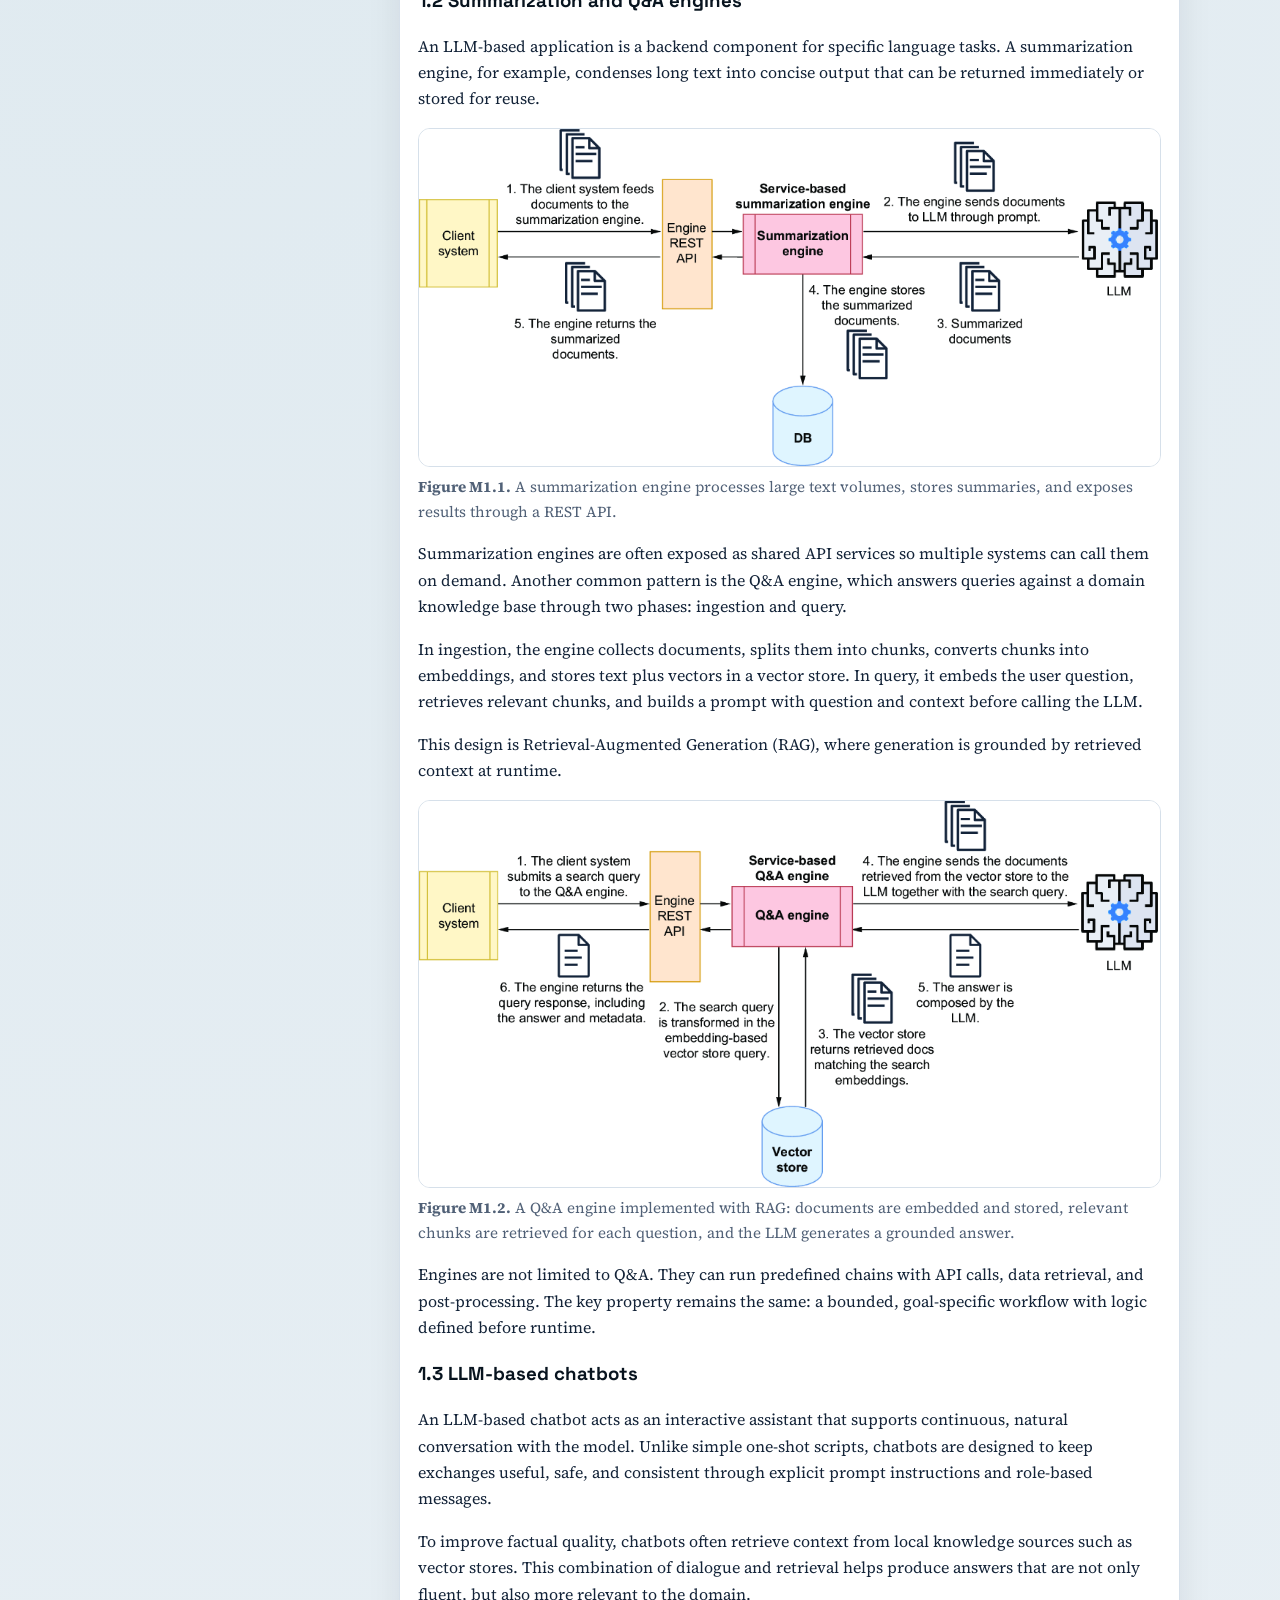
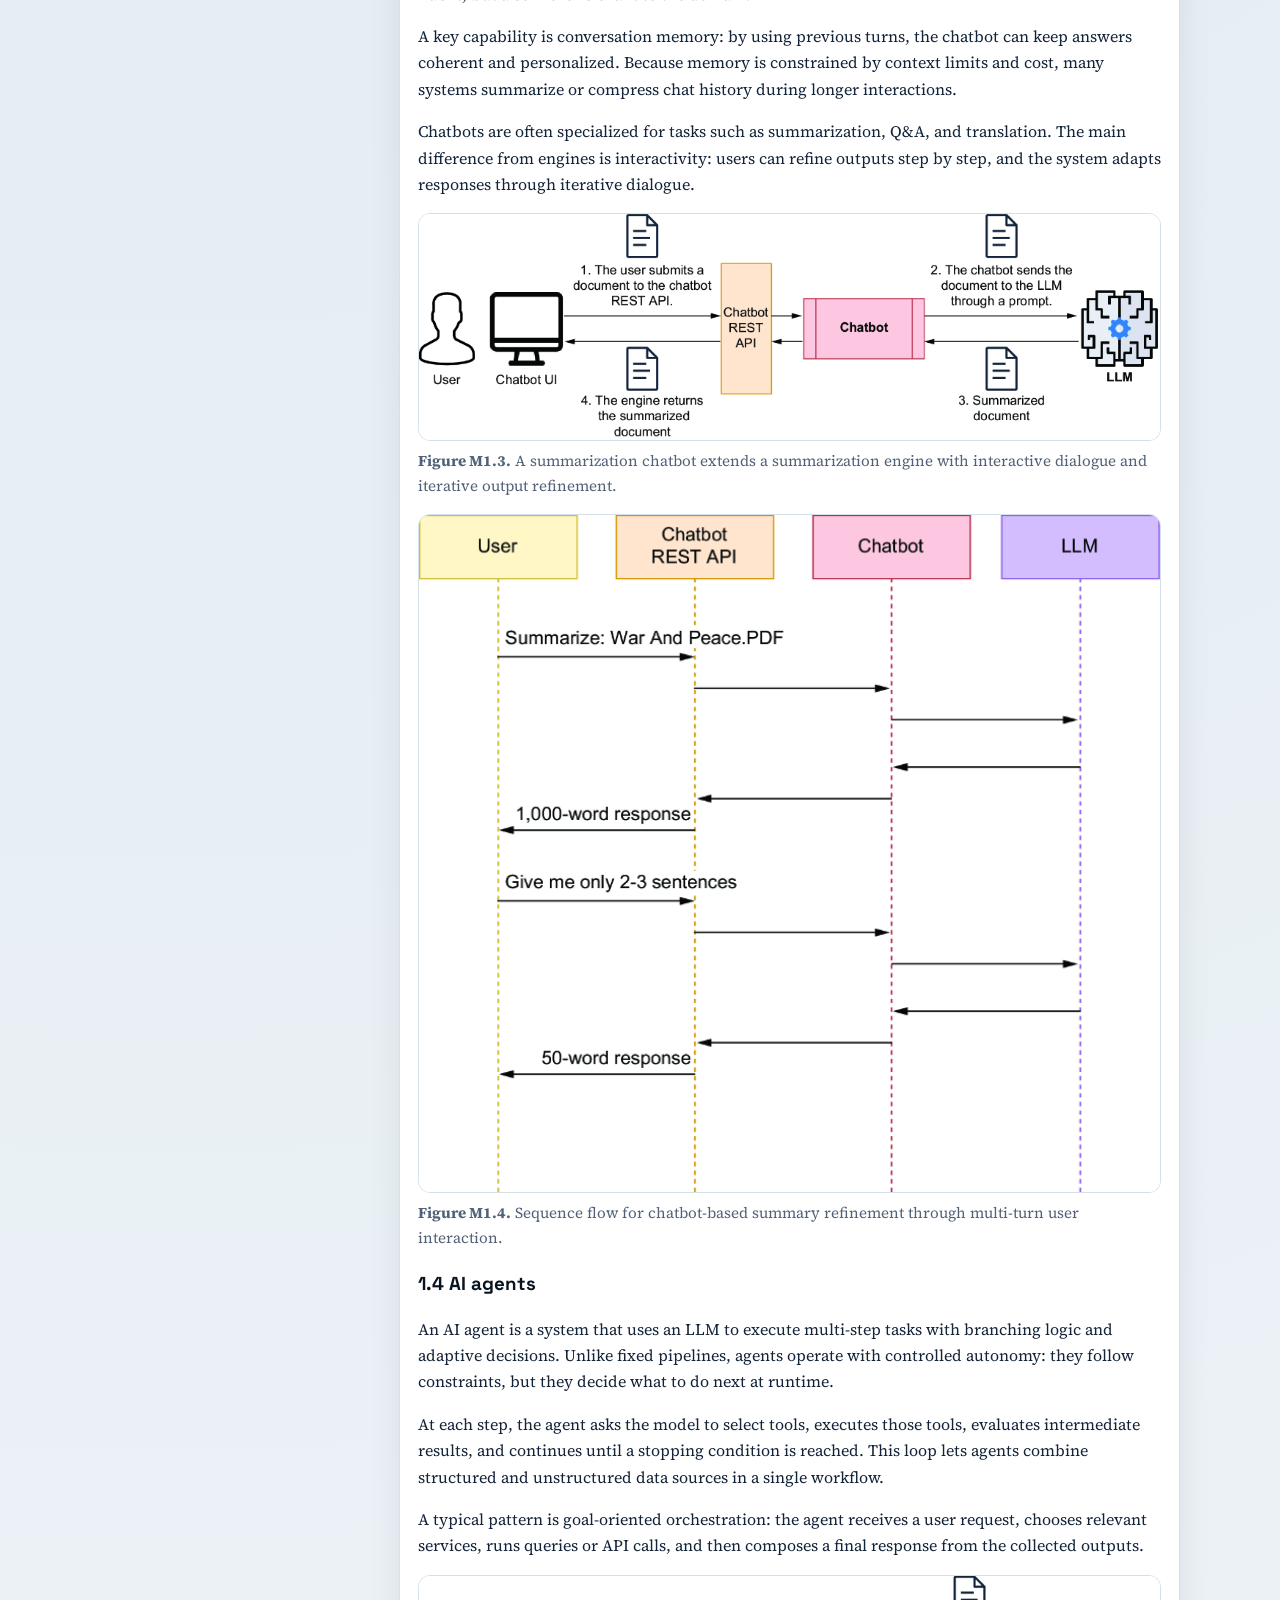
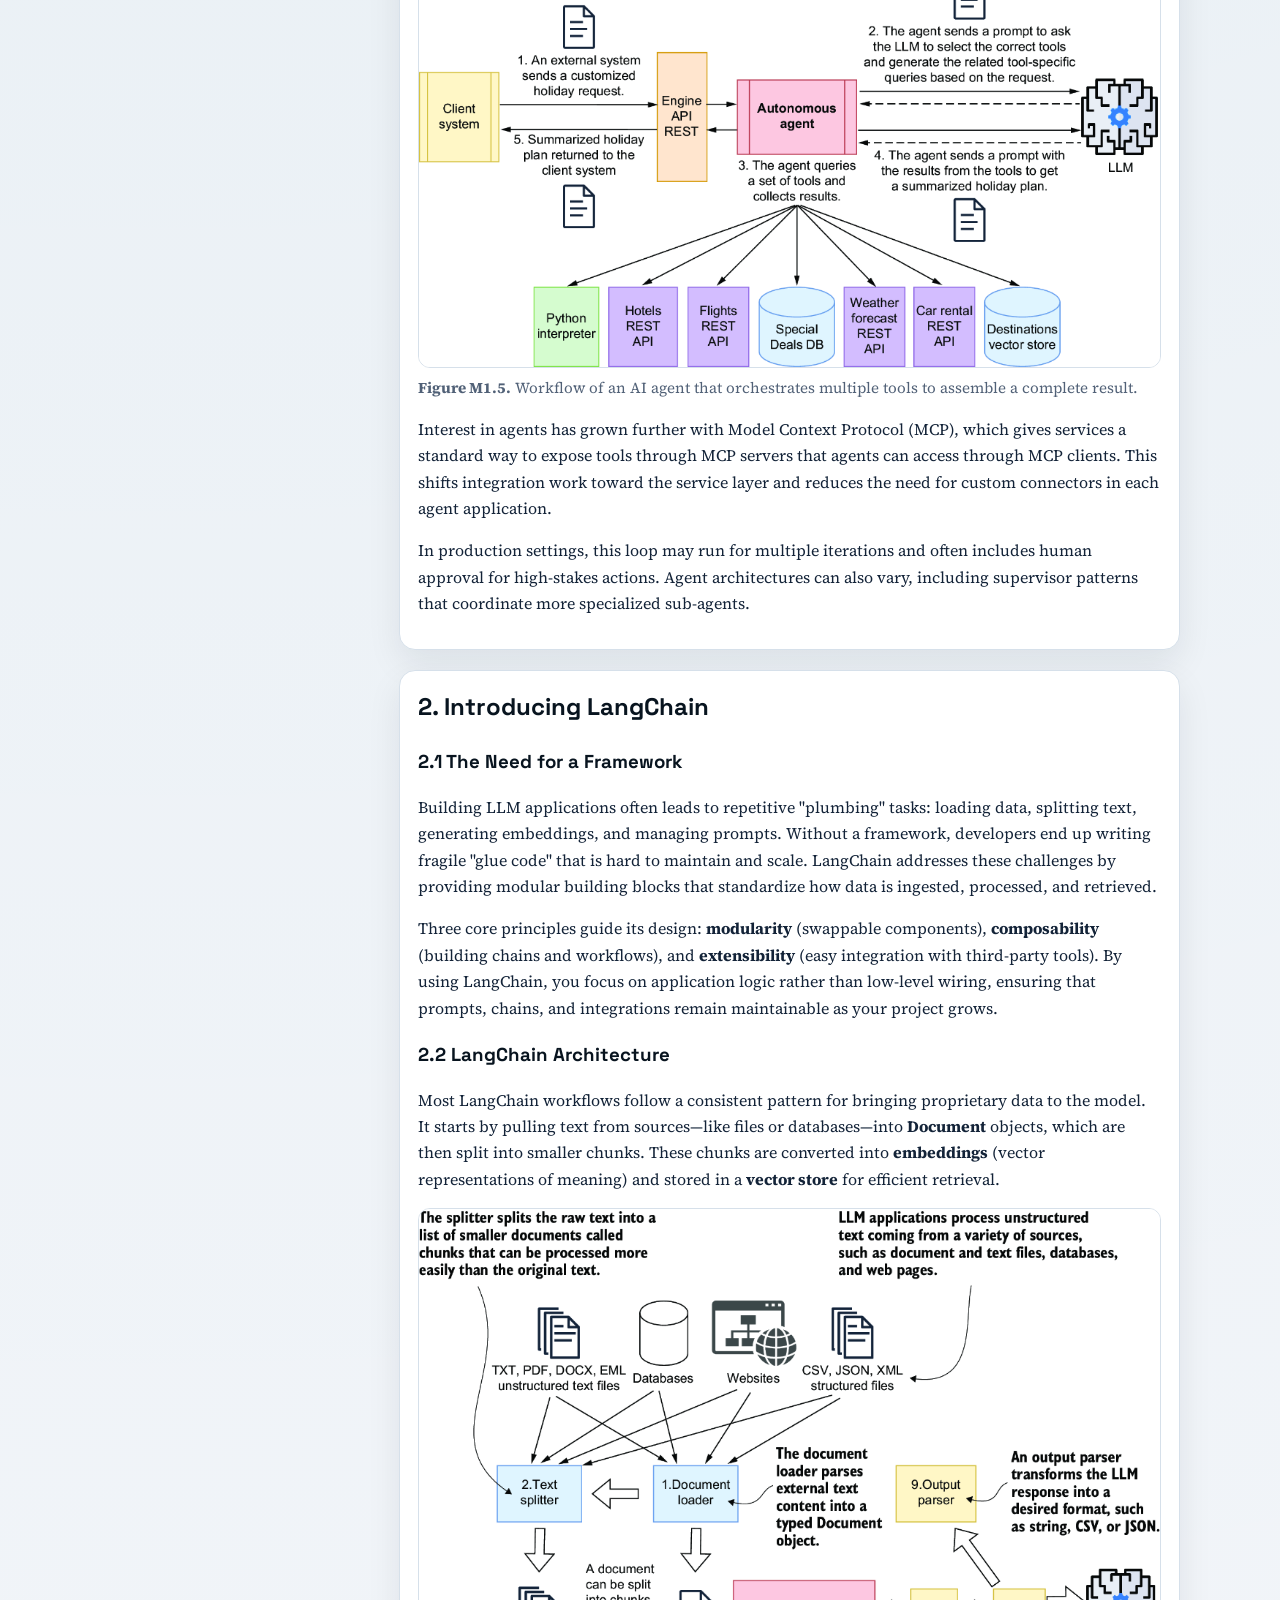
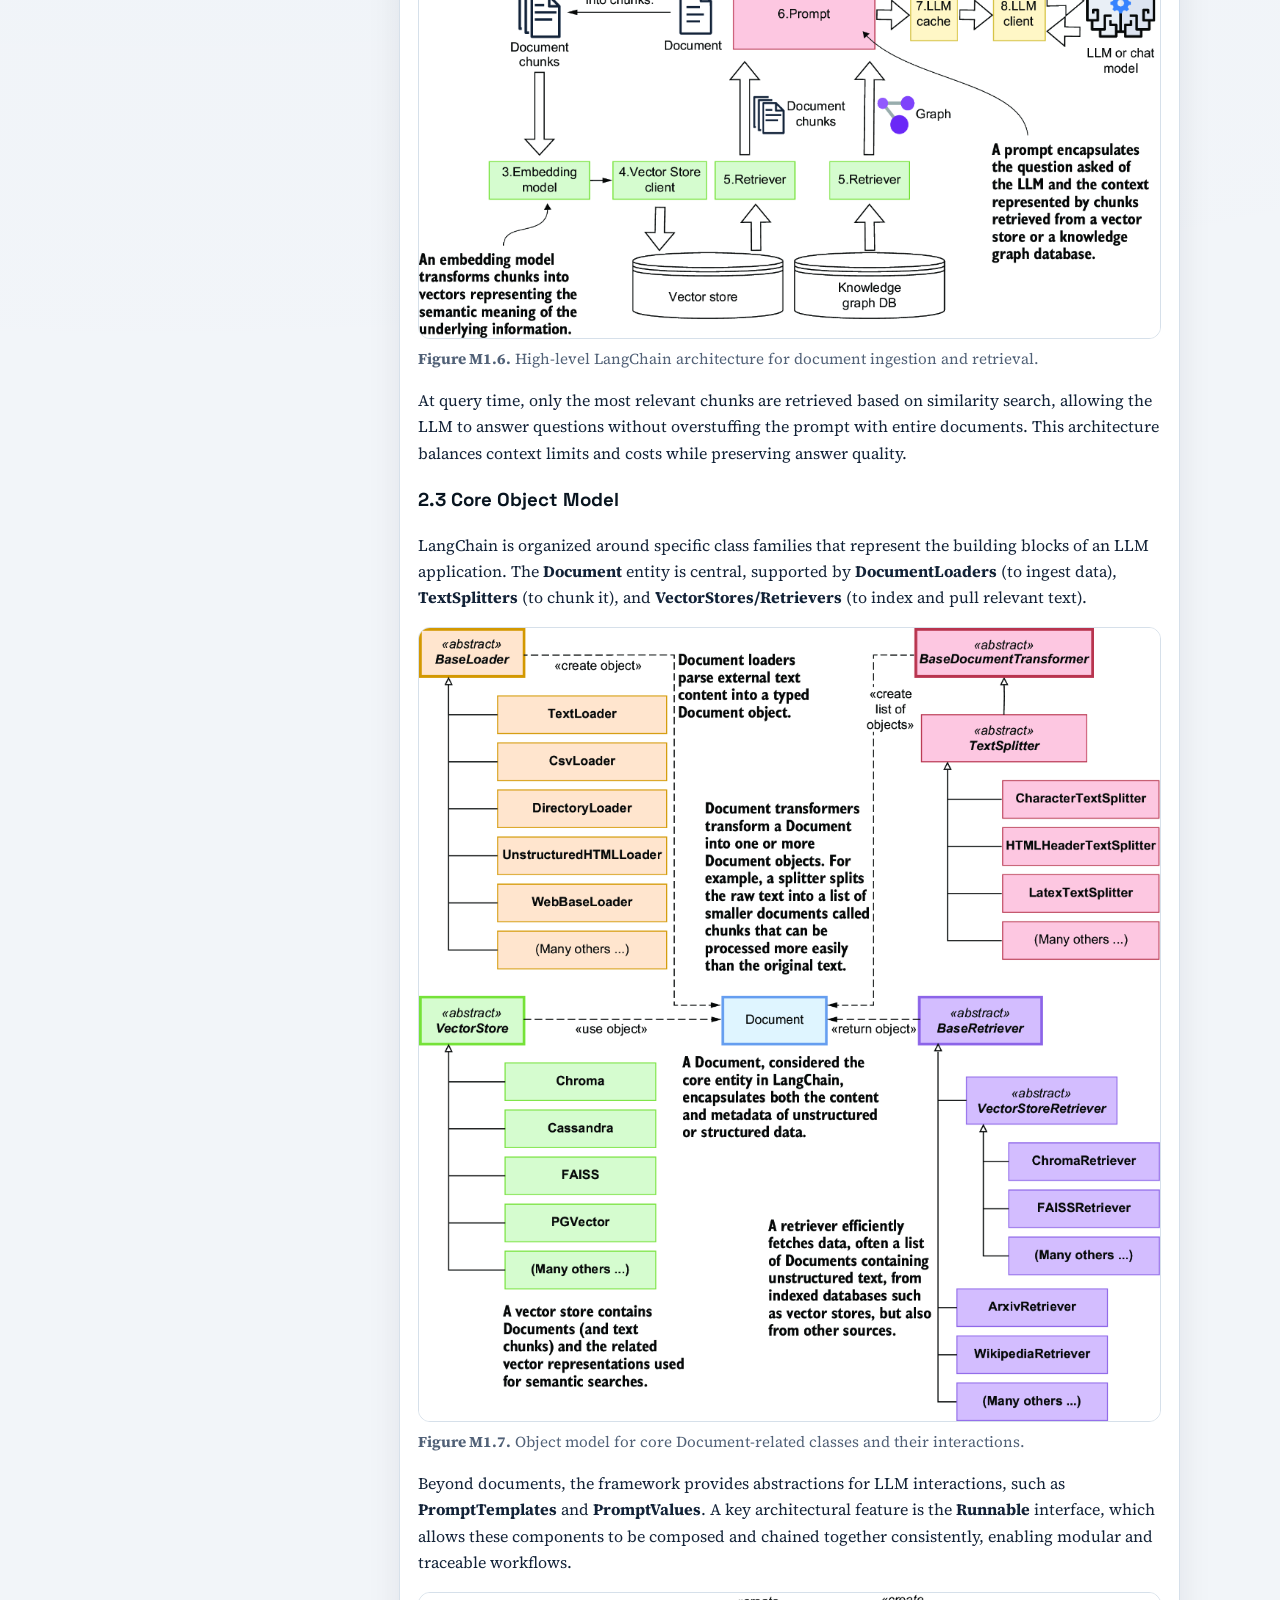
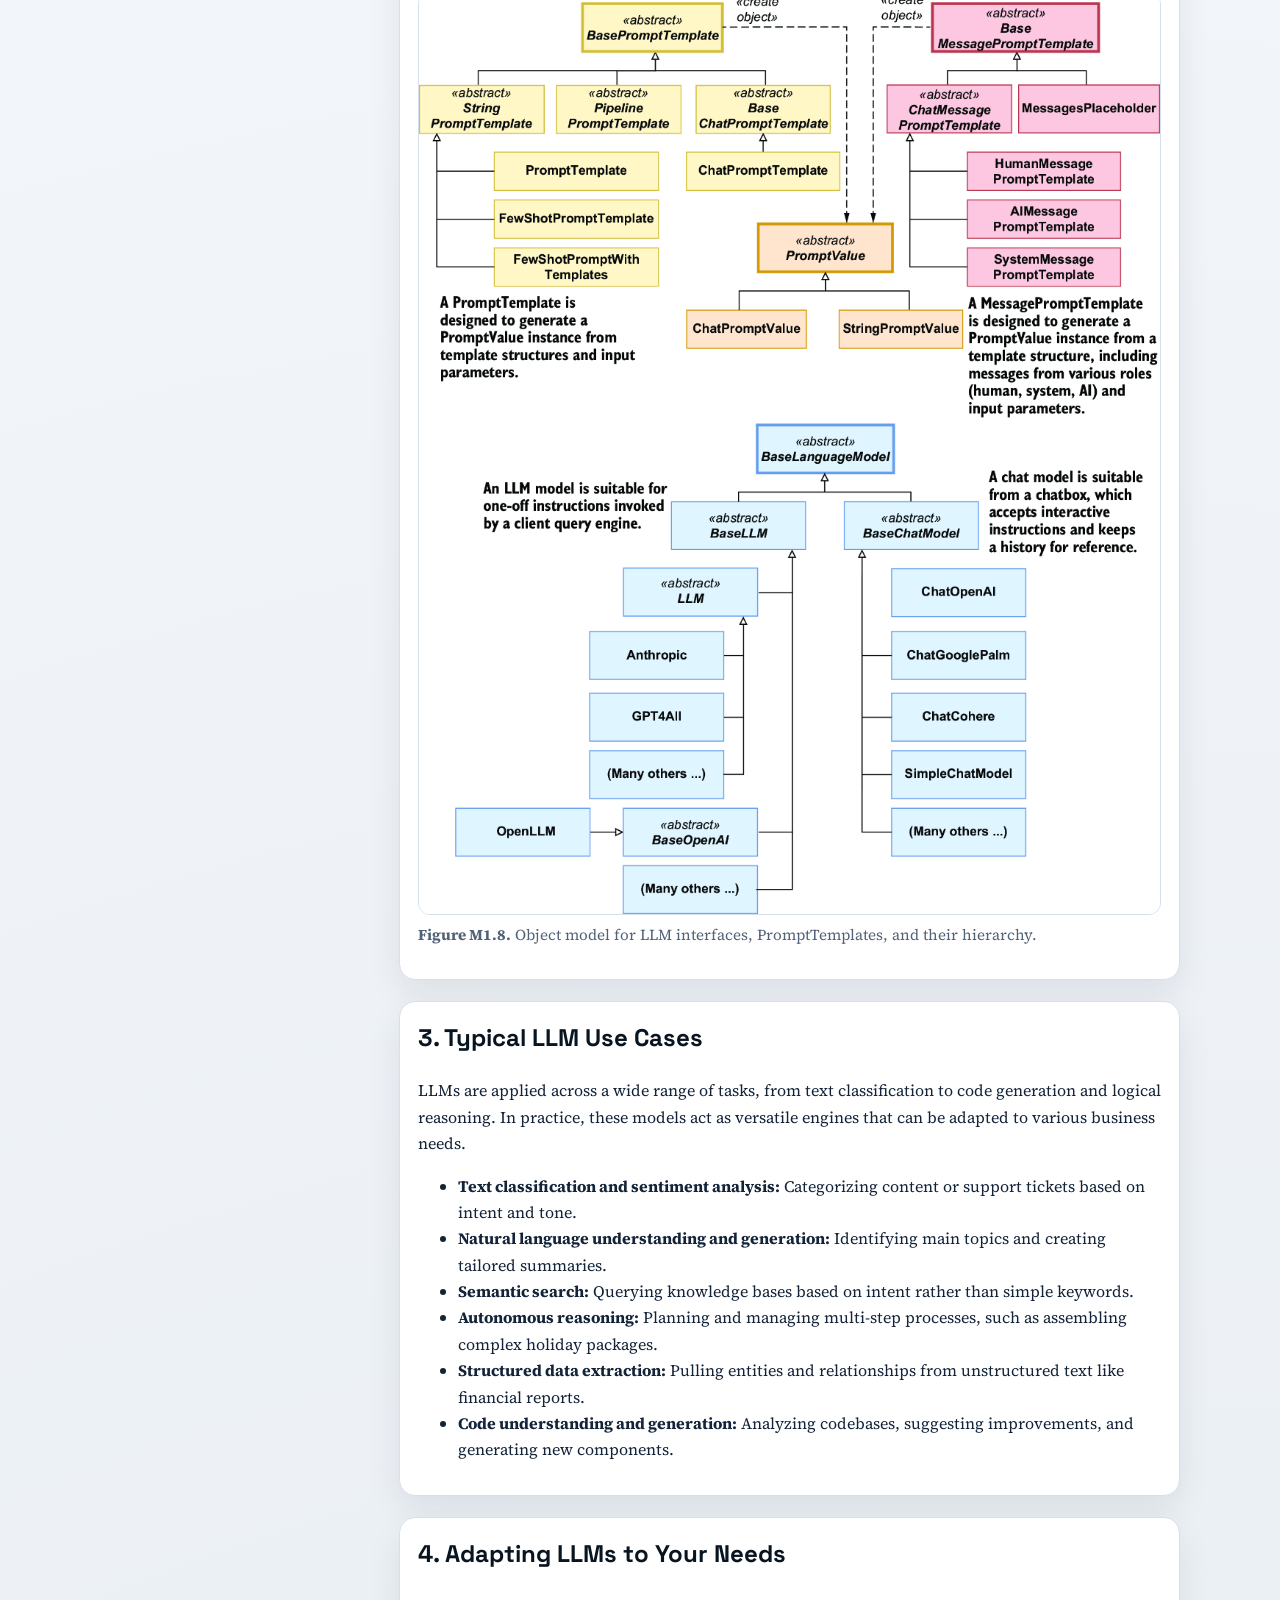
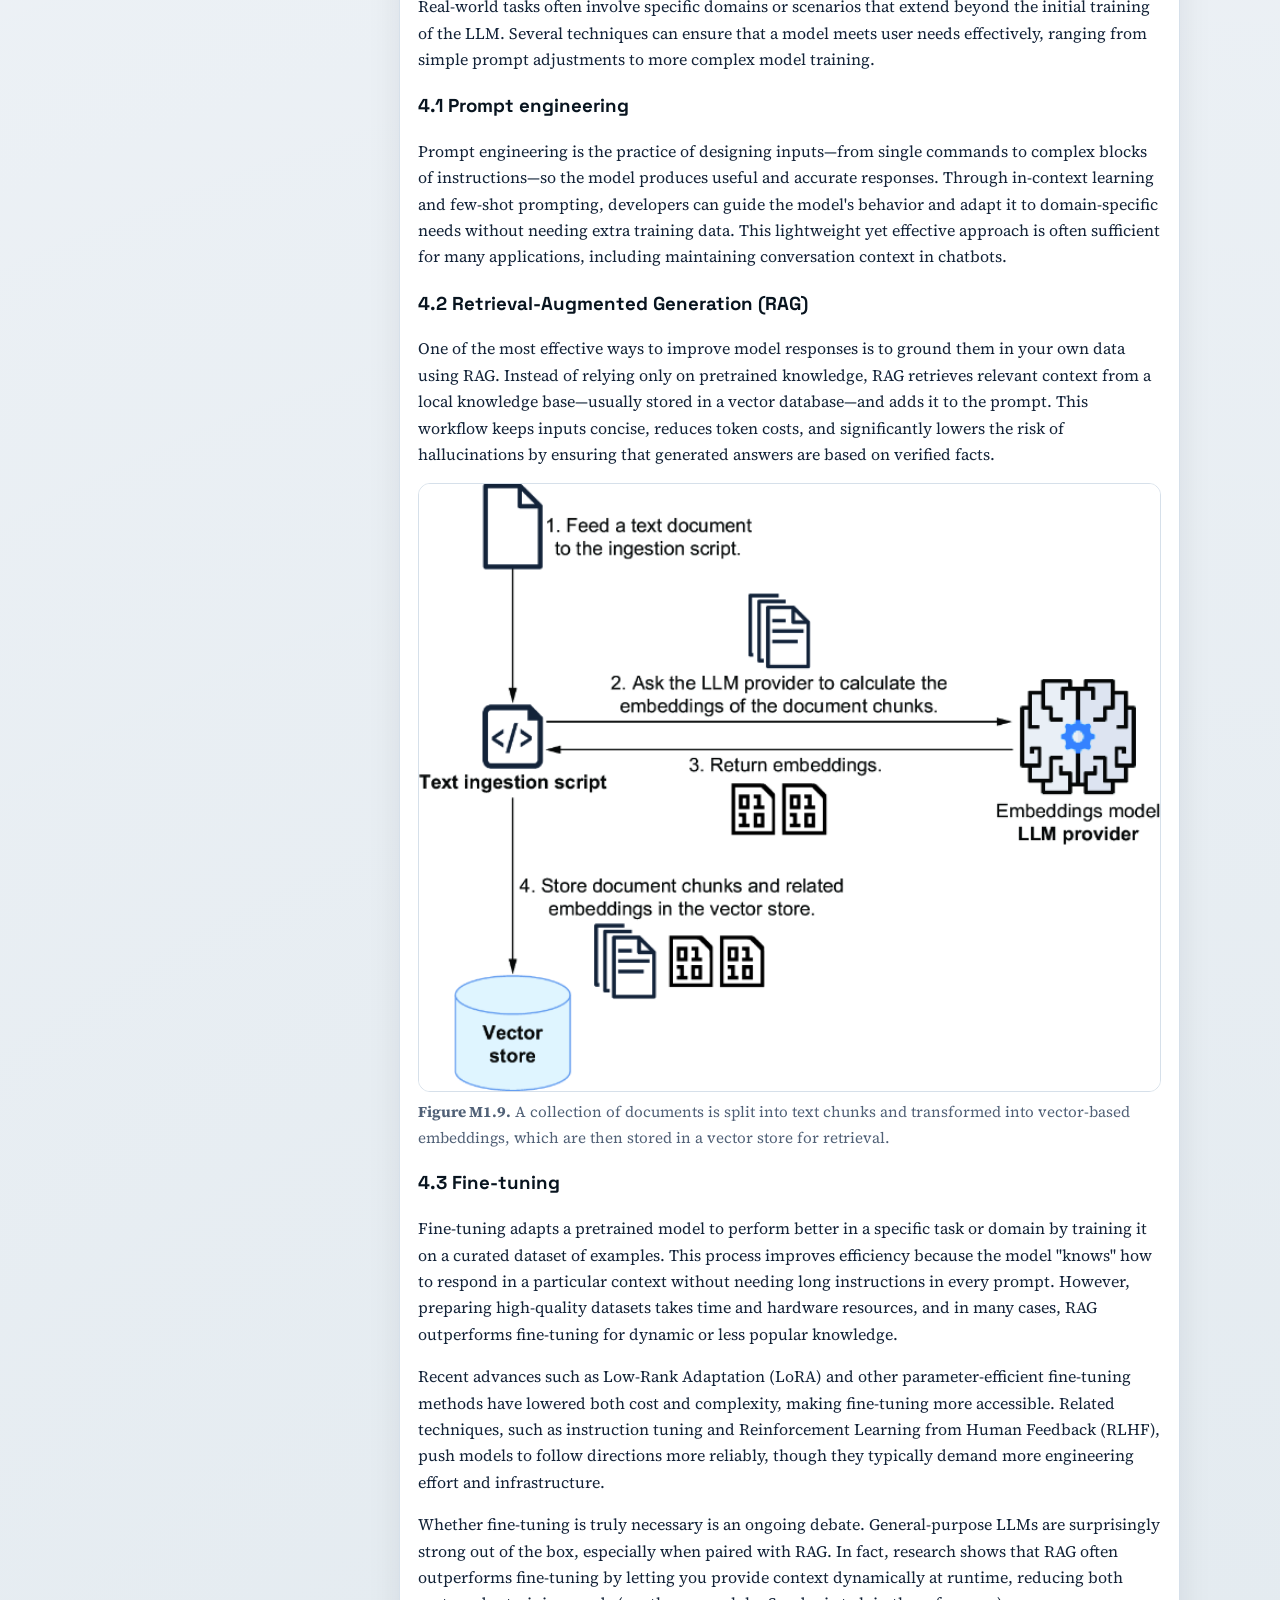
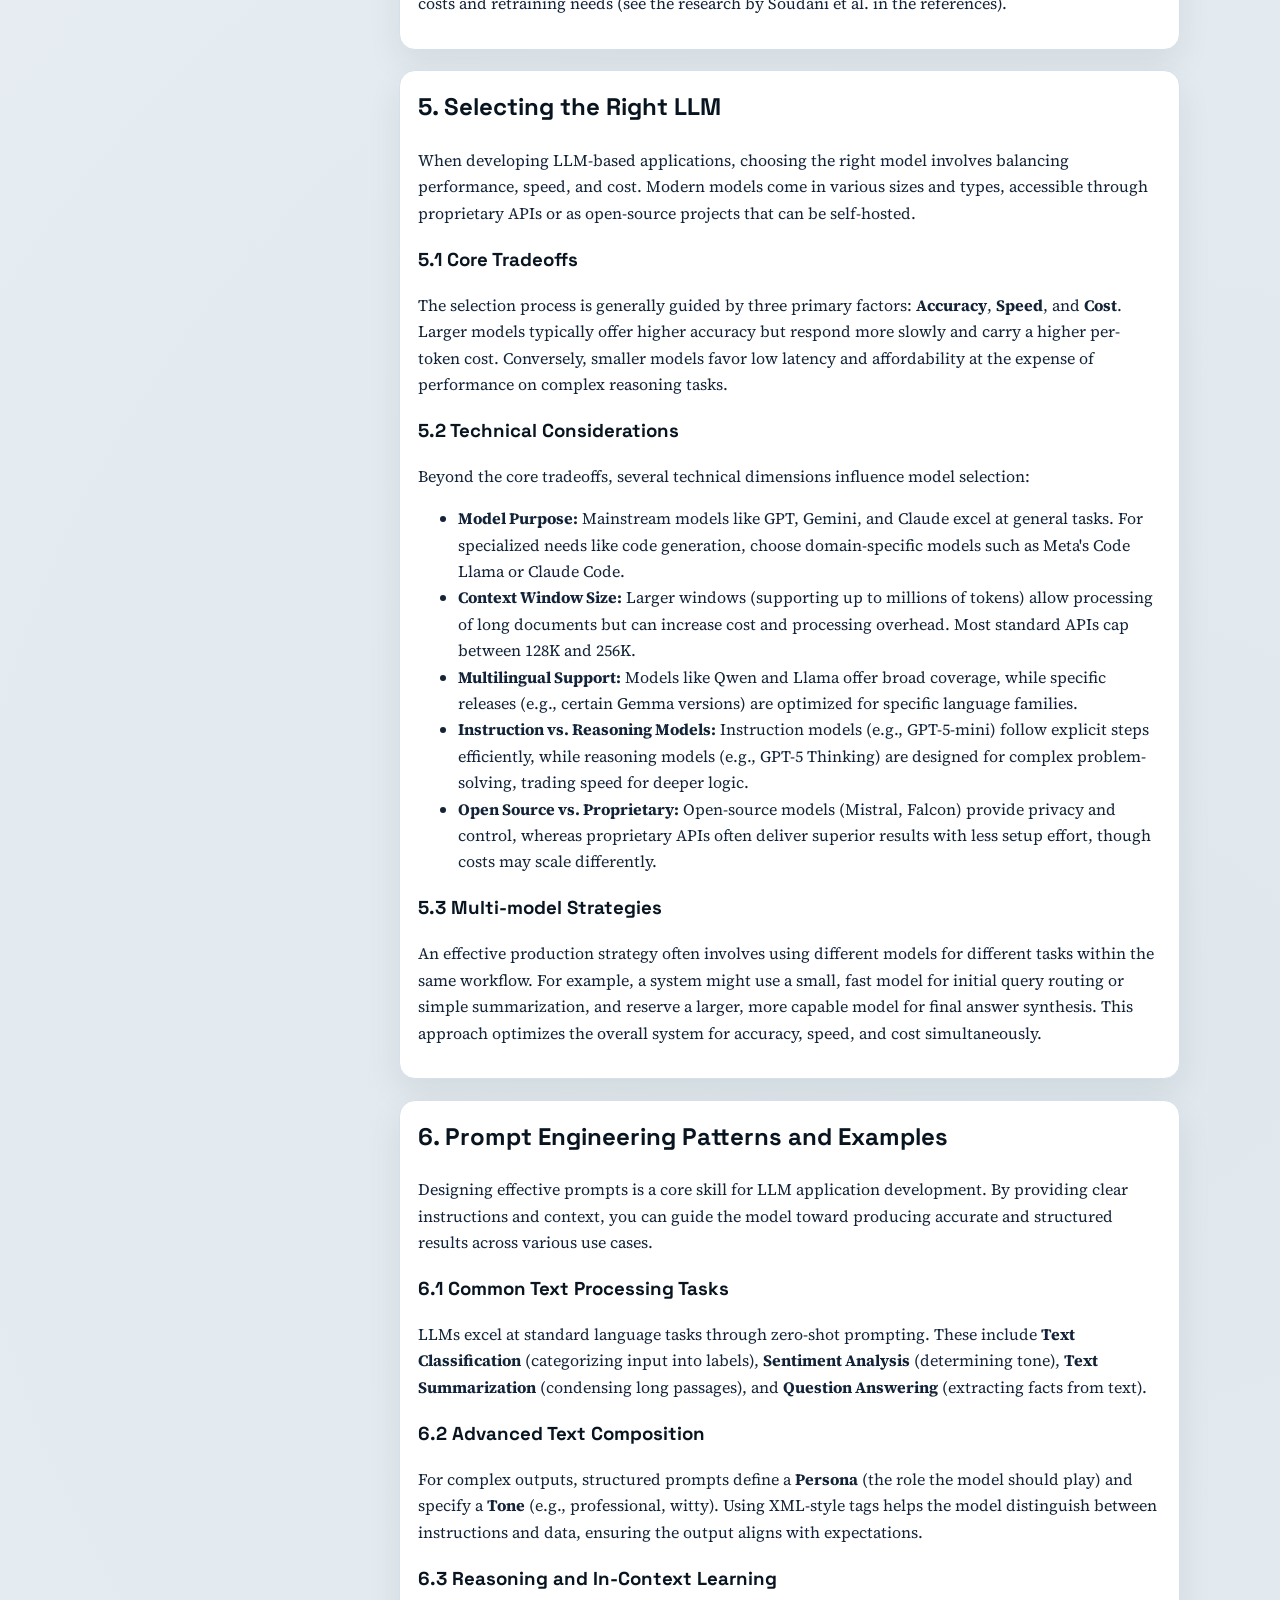
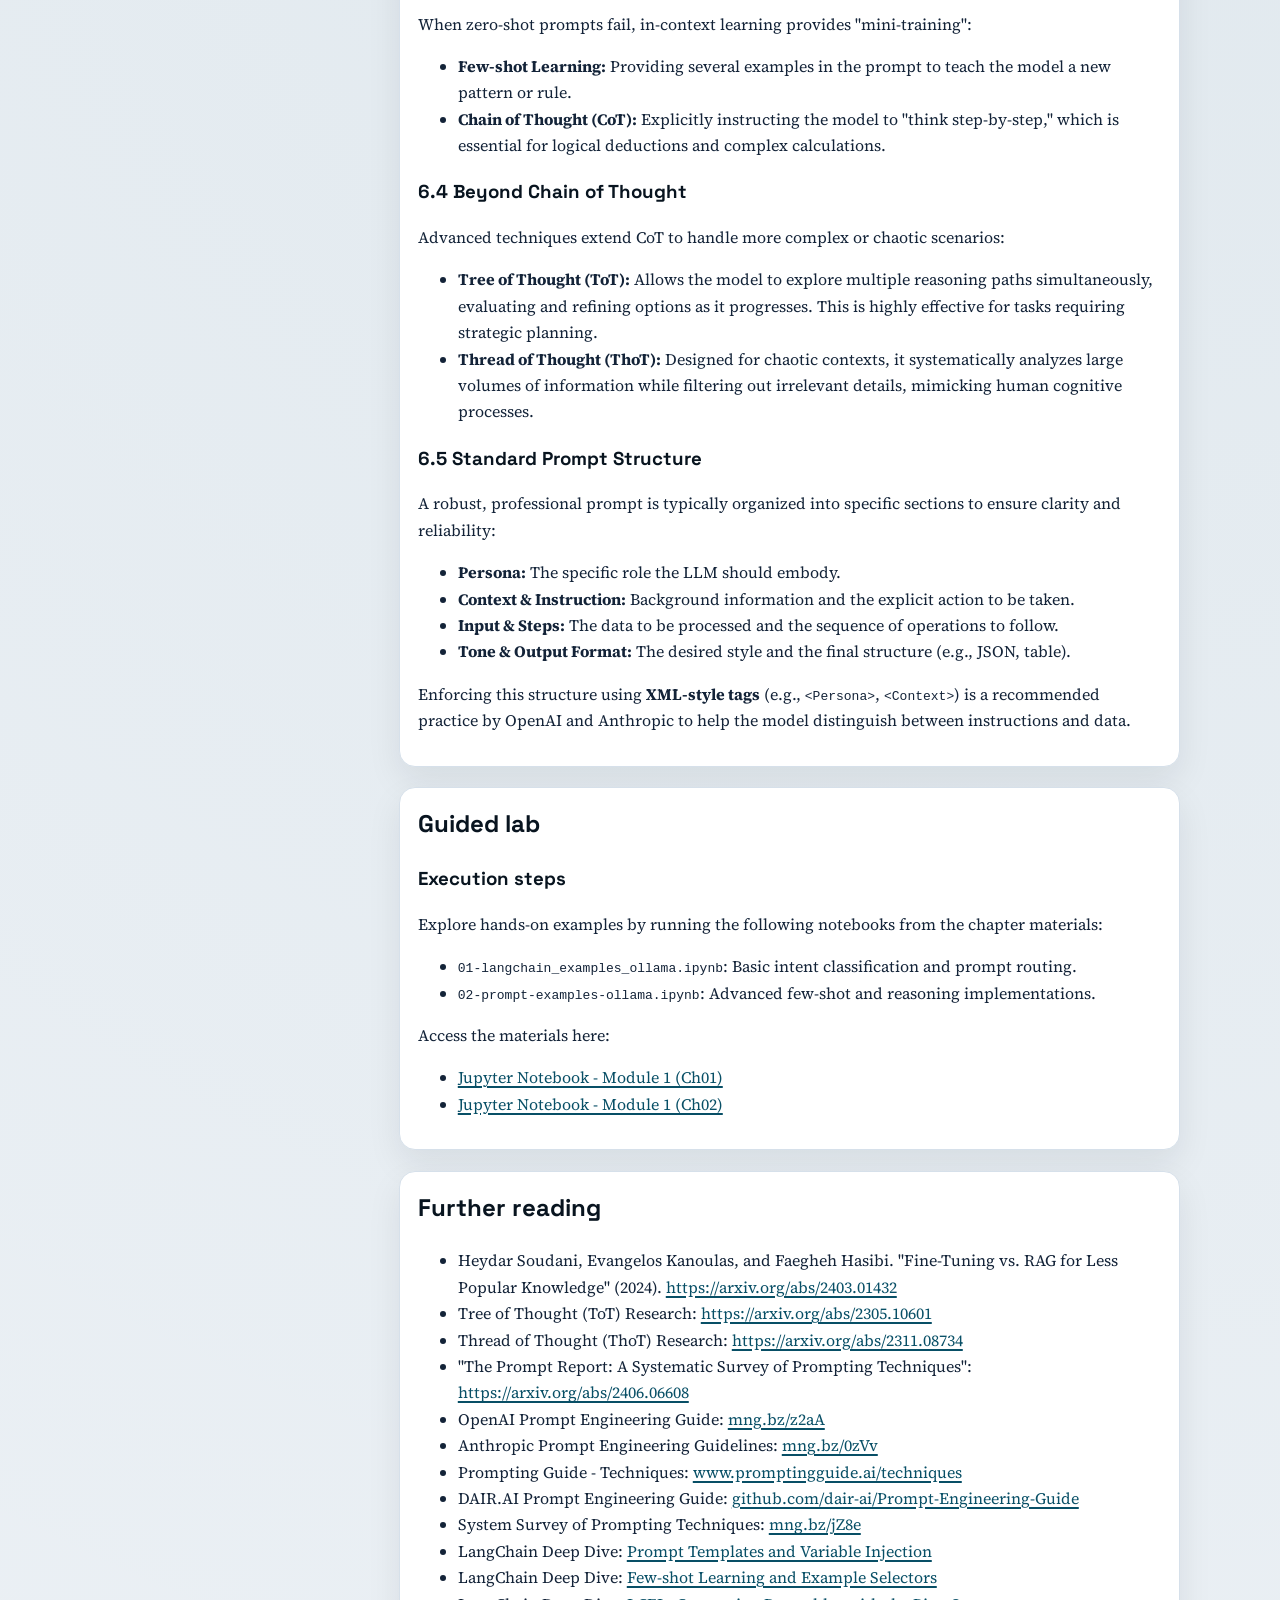
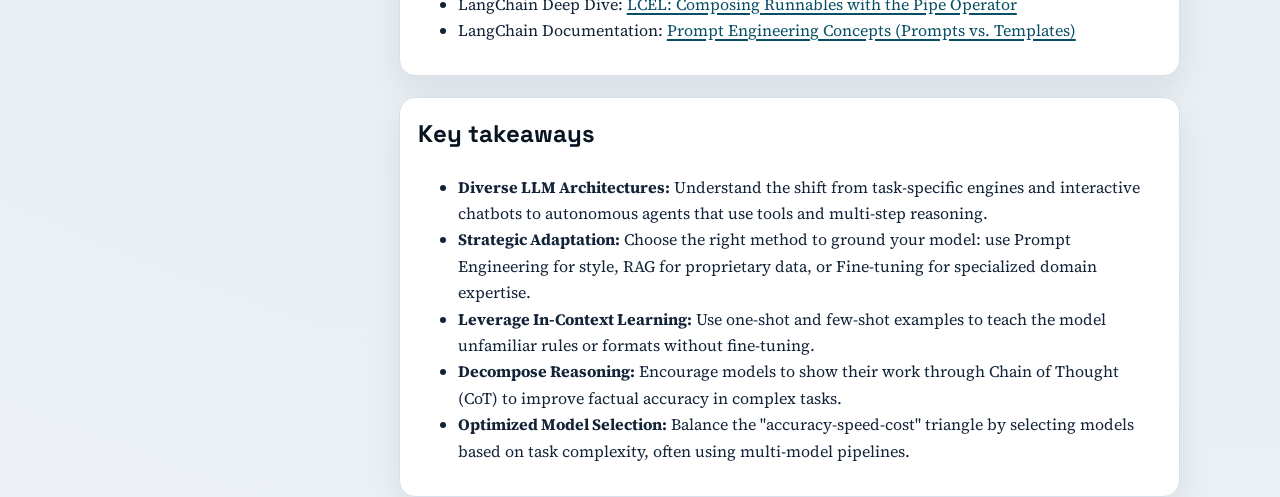
==== commit f2bdf7a3: "andato avanti con modulo 2" ====
--- a/site/chapters/chapter-01.html
+++ b/site/chapters/chapter-01.html
@@ -43,13 +43,14 @@
           <ul>
             <li>Compare LLM architectures: engines, chatbots, and autonomous agents.</li>
             <li>Navigate LangChain’s core object model and its modular components.</li>
+            <li>Evaluate and refine prompts using in-context learning (zero-shot, few-shot, and CoT).</li>
             <li>Select the optimal technique for grounding LLMs: Prompt Engineering, RAG, or Fine-tuning.</li>
-            <li>Evaluate model selection based on accuracy, speed, and cost tradeoffs.</li>
+            <li>Optimize model selection based on accuracy, speed, and cost tradeoffs.</li>
           </ul>
         </div>
         <div>
           <h2>Topics</h2>
-          <p>LLM fundamentals, prompt templates, chain composition, output parsing, and runtime controls.</p>
+          <p>LLM fundamentals, prompt engineering patterns, LangChain object model, in-context learning, RAG, and model selection.</p>
         </div>
       </section>
 
@@ -61,11 +62,10 @@
         <p>LLM-based applications, or engines, provide a bounded capability such as summarization, search, or generation. They produce an output and stop, without choosing autonomous follow-up actions.</p>
         <p>Chatbots are conversational interfaces that keep context across turns. Their focus is dialogue and interactive Q&amp;A.</p>
         <p>AI agents are autonomous or semi-autonomous systems that plan and execute multi-step work toward a goal. Unlike engines, they can loop (observe -&gt; decide -&gt; act -&gt; observe), use tools and APIs, and adapt based on intermediate outcomes.</p>
-      </section>
-
-      <section class="panel">
-        <h2>1.2 LLM-based Applications</h2>
-        <h3>1.2.1 Summarization and Q&amp;A engines</h3>
+        
+        <p><strong>LLM-based Applications:</strong> These systems are tailored for specific language tasks and can be further categorized based on their interactivity and complexity.</p>
+        
+        <h3>1.2 Summarization and Q&amp;A engines</h3>
         <p>An LLM-based application is a backend component for specific language tasks. A summarization engine, for example, condenses long text into concise output that can be returned immediately or stored for reuse.</p>
         <figure class="module-figure" data-zoomable>
           <img src="../assets/images/m1-figure-1-1-summarization-engine.png" alt="Architecture of a summarization engine that receives long text, generates summaries, and exposes results through a REST API.">
@@ -79,7 +79,8 @@
           <figcaption><strong>Figure M1.2.</strong> A Q&amp;A engine implemented with RAG: documents are embedded and stored, relevant chunks are retrieved for each question, and the LLM generates a grounded answer.</figcaption>
         </figure>
         <p>Engines are not limited to Q&amp;A. They can run predefined chains with API calls, data retrieval, and post-processing. The key property remains the same: a bounded, goal-specific workflow with logic defined before runtime.</p>
-        <h3>1.2.2 LLM-based chatbots</h3>
+        
+        <h3>1.3 LLM-based chatbots</h3>
         <p>An LLM-based chatbot acts as an interactive assistant that supports continuous, natural conversation with the model. Unlike simple one-shot scripts, chatbots are designed to keep exchanges useful, safe, and consistent through explicit prompt instructions and role-based messages.</p>
         <p>To improve factual quality, chatbots often retrieve context from local knowledge sources such as vector stores. This combination of dialogue and retrieval helps produce answers that are not only fluent, but also more relevant to the domain.</p>
         <p>A key capability is conversation memory: by using previous turns, the chatbot can keep answers coherent and personalized. Because memory is constrained by context limits and cost, many systems summarize or compress chat history during longer interactions.</p>
@@ -92,7 +93,8 @@
           <img src="../assets/images/m1-figure-1-4-chatbot-sequence.png" alt="Sequence diagram of user and chatbot interactions for iterative summary refinement.">
           <figcaption><strong>Figure M1.4.</strong> Sequence flow for chatbot-based summary refinement through multi-turn user interaction.</figcaption>
         </figure>
-        <h3>1.2.3 AI agents</h3>
+        
+        <h3>1.4 AI agents</h3>
         <p>An AI agent is a system that uses an LLM to execute multi-step tasks with branching logic and adaptive decisions. Unlike fixed pipelines, agents operate with controlled autonomy: they follow constraints, but they decide what to do next at runtime.</p>
         <p>At each step, the agent asks the model to select tools, executes those tools, evaluates intermediate results, and continues until a stopping condition is reached. This loop lets agents combine structured and unstructured data sources in a single workflow.</p>
         <p>A typical pattern is goal-oriented orchestration: the agent receives a user request, chooses relevant services, runs queries or API calls, and then composes a final response from the collected outputs.</p>
@@ -109,9 +111,6 @@
         <h3>2.1 The Need for a Framework</h3>
         <p>Building LLM applications often leads to repetitive "plumbing" tasks: loading data, splitting text, generating embeddings, and managing prompts. Without a framework, developers end up writing fragile "glue code" that is hard to maintain and scale. LangChain addresses these challenges by providing modular building blocks that standardize how data is ingested, processed, and retrieved.</p>
         <p>Three core principles guide its design: <strong>modularity</strong> (swappable components), <strong>composability</strong> (building chains and workflows), and <strong>extensibility</strong> (easy integration with third-party tools). By using LangChain, you focus on application logic rather than low-level wiring, ensuring that prompts, chains, and integrations remain maintainable as your project grows.</p>
-      </section>
-
-      <section class="panel">
         <h3>2.2 LangChain Architecture</h3>
         <p>Most LangChain workflows follow a consistent pattern for bringing proprietary data to the model. It starts by pulling text from sources—like files or databases—into <strong>Document</strong> objects, which are then split into smaller chunks. These chunks are converted into <strong>embeddings</strong> (vector representations of meaning) and stored in a <strong>vector store</strong> for efficient retrieval.</p>
         <figure class="module-figure" data-zoomable>
@@ -119,9 +118,6 @@
           <figcaption><strong>Figure M1.6.</strong> High-level LangChain architecture for document ingestion and retrieval.</figcaption>
         </figure>
         <p>At query time, only the most relevant chunks are retrieved based on similarity search, allowing the LLM to answer questions without overstuffing the prompt with entire documents. This architecture balances context limits and costs while preserving answer quality.</p>
-      </section>
-
-      <section class="panel">
         <h3>2.3 Core Object Model</h3>
         <p>LangChain is organized around specific class families that represent the building blocks of an LLM application. The <strong>Document</strong> entity is central, supported by <strong>DocumentLoaders</strong> (to ingest data), <strong>TextSplitters</strong> (to chunk it), and <strong>VectorStores/Retrievers</strong> (to index and pull relevant text).</p>
         <figure class="module-figure" data-zoomable>
@@ -151,17 +147,14 @@
       <section class="panel">
         <h2>4. Adapting LLMs to Your Needs</h2>
         <p>Real-world tasks often involve specific domains or scenarios that extend beyond the initial training of the LLM. Several techniques can ensure that a model meets user needs effectively, ranging from simple prompt adjustments to more complex model training.</p>
-
         <h3>4.1 Prompt engineering</h3>
         <p>Prompt engineering is the practice of designing inputs—from single commands to complex blocks of instructions—so the model produces useful and accurate responses. Through in-context learning and few-shot prompting, developers can guide the model's behavior and adapt it to domain-specific needs without needing extra training data. This lightweight yet effective approach is often sufficient for many applications, including maintaining conversation context in chatbots.</p>
-
         <h3>4.2 Retrieval-Augmented Generation (RAG)</h3>
         <p>One of the most effective ways to improve model responses is to ground them in your own data using RAG. Instead of relying only on pretrained knowledge, RAG retrieves relevant context from a local knowledge base—usually stored in a vector database—and adds it to the prompt. This workflow keeps inputs concise, reduces token costs, and significantly lowers the risk of hallucinations by ensuring that generated answers are based on verified facts.</p>
         <figure class="module-figure" data-zoomable>
           <img src="../assets/images/m1-figure-1-9-rag-ingestion.png" alt="RAG workflow: documents are split into chunks, converted to embeddings, and stored in a vector store.">
           <figcaption><strong>Figure M1.9.</strong> A collection of documents is split into text chunks and transformed into vector-based embeddings, which are then stored in a vector store for retrieval.</figcaption>
         </figure>
-
         <h3>4.3 Fine-tuning</h3>
         <p>Fine-tuning adapts a pretrained model to perform better in a specific task or domain by training it on a curated dataset of examples. This process improves efficiency because the model "knows" how to respond in a particular context without needing long instructions in every prompt. However, preparing high-quality datasets takes time and hardware resources, and in many cases, RAG outperforms fine-tuning for dynamic or less popular knowledge.</p>
         <p>Recent advances such as Low-Rank Adaptation (LoRA) and other parameter-efficient fine-tuning methods have lowered both cost and complexity, making fine-tuning more accessible. Related techniques, such as instruction tuning and Reinforcement Learning from Human Feedback (RLHF), push models to follow directions more reliably, though they typically demand more engineering effort and infrastructure.</p>
@@ -171,39 +164,98 @@
       <section class="panel">
         <h2>5. Selecting the Right LLM</h2>
         <p>When developing LLM-based applications, choosing the right model involves balancing performance, speed, and cost. Modern models come in various sizes and types, accessible through proprietary APIs or as open-source projects that can be self-hosted.</p>
-        
         <h3>5.1 Core Tradeoffs</h3>
         <p>The selection process is generally guided by three primary factors: <strong>Accuracy</strong>, <strong>Speed</strong>, and <strong>Cost</strong>. Larger models typically offer higher accuracy but respond more slowly and carry a higher per-token cost. Conversely, smaller models favor low latency and affordability at the expense of performance on complex reasoning tasks.</p>
-        
         <h3>5.2 Technical Considerations</h3>
-        <p>Beyond the core tradeoffs, developers must evaluate specific requirements such as the <strong>context window size</strong>, which determines how much data the model can process at once. Other factors include <strong>multilingual support</strong> and whether the task requires a standard <strong>instruction model</strong> for following steps or a <strong>reasoning model</strong> designed for complex problem-solving.</p>
-        
+        <p>Beyond the core tradeoffs, several technical dimensions influence model selection:</p>
+        <ul>
+          <li><strong>Model Purpose:</strong> Mainstream models like GPT, Gemini, and Claude excel at general tasks. For specialized needs like code generation, choose domain-specific models such as Meta's Code Llama or Claude Code.</li>
+          <li><strong>Context Window Size:</strong> Larger windows (supporting up to millions of tokens) allow processing of long documents but can increase cost and processing overhead. Most standard APIs cap between 128K and 256K.</li>
+          <li><strong>Multilingual Support:</strong> Models like Qwen and Llama offer broad coverage, while specific releases (e.g., certain Gemma versions) are optimized for specific language families.</li>
+          <li><strong>Instruction vs. Reasoning Models:</strong> Instruction models (e.g., GPT-5-mini) follow explicit steps efficiently, while reasoning models (e.g., GPT-5 Thinking) are designed for complex problem-solving, trading speed for deeper logic.</li>
+          <li><strong>Open Source vs. Proprietary:</strong> Open-source models (Mistral, Falcon) provide privacy and control, whereas proprietary APIs often deliver superior results with less setup effort, though costs may scale differently.</li>
+        </ul>
         <h3>5.3 Multi-model Strategies</h3>
         <p>An effective production strategy often involves using different models for different tasks within the same workflow. For example, a system might use a small, fast model for initial query routing or simple summarization, and reserve a larger, more capable model for final answer synthesis. This approach optimizes the overall system for accuracy, speed, and cost simultaneously.</p>
       </section>
 
       <section class="panel">
-        <h2>Further reading</h2>
-        <ul>
-          <li>Heydar Soudani, Evangelos Kanoulas, and Faegheh Hasibi. "Fine-Tuning vs. RAG for Less Popular Knowledge" (2024). <a href="https://arxiv.org/abs/2403.01432" target="_blank" rel="noopener noreferrer">https://arxiv.org/abs/2403.01432</a></li>
-        </ul>
+        <h2>6. Prompt Engineering Patterns and Examples</h2>
+        <p>Designing effective prompts is a core skill for LLM application development. By providing clear instructions and context, you can guide the model toward producing accurate and structured results across various use cases.</p>
+        
+        <h3>6.1 Common Text Processing Tasks</h3>
+        <p>LLMs excel at standard language tasks through zero-shot prompting. These include <strong>Text Classification</strong> (categorizing input into labels), <strong>Sentiment Analysis</strong> (determining tone), <strong>Text Summarization</strong> (condensing long passages), and <strong>Question Answering</strong> (extracting facts from text).</p>
+
+        <h3>6.2 Advanced Text Composition</h3>
+        <p>For complex outputs, structured prompts define a <strong>Persona</strong> (the role the model should play) and specify a <strong>Tone</strong> (e.g., professional, witty). Using XML-style tags helps the model distinguish between instructions and data, ensuring the output aligns with expectations.</p>
+
+        <h3>6.3 Reasoning and In-Context Learning</h3>
+        <p>When zero-shot prompts fail, in-context learning provides "mini-training":</p>
+        <ul>
+          <li><strong>Few-shot Learning:</strong> Providing several examples in the prompt to teach the model a new pattern or rule.</li>
+          <li><strong>Chain of Thought (CoT):</strong> Explicitly instructing the model to "think step-by-step," which is essential for logical deductions and complex calculations.</li>
+        </ul>
+
+        <h3>6.4 Beyond Chain of Thought</h3>
+        <p>Advanced techniques extend CoT to handle more complex or chaotic scenarios:</p>
+        <ul>
+          <li><strong>Tree of Thought (ToT):</strong> Allows the model to explore multiple reasoning paths simultaneously, evaluating and refining options as it progresses. This is highly effective for tasks requiring strategic planning.</li>
+          <li><strong>Thread of Thought (ThoT):</strong> Designed for chaotic contexts, it systematically analyzes large volumes of information while filtering out irrelevant details, mimicking human cognitive processes.</li>
+        </ul>
+
+        <h3>6.5 Standard Prompt Structure</h3>
+        <p>A robust, professional prompt is typically organized into specific sections to ensure clarity and reliability:</p>
+        <ul>
+          <li><strong>Persona:</strong> The specific role the LLM should embody.</li>
+          <li><strong>Context &amp; Instruction:</strong> Background information and the explicit action to be taken.</li>
+          <li><strong>Input &amp; Steps:</strong> The data to be processed and the sequence of operations to follow.</li>
+          <li><strong>Tone &amp; Output Format:</strong> The desired style and the final structure (e.g., JSON, table).</li>
+        </ul>
+        <p>Enforcing this structure using <strong>XML-style tags</strong> (e.g., <code>&lt;Persona&gt;</code>, <code>&lt;Context&gt;</code>) is a recommended practice by OpenAI and Anthropic to help the model distinguish between instructions and data.</p>
       </section>
 
       <section class="panel">
         <h2>Guided lab</h2>
         <h3>Execution steps</h3>
-        <p>Explore hands-on examples by running the <code>01-langchain_examples_ollama.ipynb</code> notebook. This lab guides you through building a mini assistant that classifies user intent and routes to different prompt templates using deterministic settings.</p>
-        <p>Access the materials here: <a href="https://github.com/thimotyb/building-llm-applications/blob/main/ch01/01-langchain_examples_ollama.ipynb" target="_blank" rel="noopener noreferrer">Jupyter Notebook - Module 1</a></p>
+        <p>Explore hands-on examples by running the following notebooks from the chapter materials:</p>
+        <ul>
+          <li><code>01-langchain_examples_ollama.ipynb</code>: Basic intent classification and prompt routing.</li>
+          <li><code>02-prompt-examples-ollama.ipynb</code>: Advanced few-shot and reasoning implementations.</li>
+        </ul>
+        <p>Access the materials here:</p>
+        <ul>
+          <li><a href="https://github.com/thimotyb/building-llm-applications/blob/main/ch01/01-langchain_examples_ollama.ipynb" target="_blank" rel="noopener noreferrer">Jupyter Notebook - Module 1 (Ch01)</a></li>
+          <li><a href="https://github.com/thimotyb/building-llm-applications/blob/main/ch02/02-prompt_examples_ollama.ipynb" target="_blank" rel="noopener noreferrer">Jupyter Notebook - Module 1 (Ch02)</a></li>
+        </ul>
+      </section>
+
+      <section class="panel">
+        <h2>Further reading</h2>
+        <ul>
+          <li>Heydar Soudani, Evangelos Kanoulas, and Faegheh Hasibi. "Fine-Tuning vs. RAG for Less Popular Knowledge" (2024). <a href="https://arxiv.org/abs/2403.01432" target="_blank" rel="noopener noreferrer">https://arxiv.org/abs/2403.01432</a></li>
+          <li>Tree of Thought (ToT) Research: <a href="https://arxiv.org/abs/2305.10601" target="_blank" rel="noopener noreferrer">https://arxiv.org/abs/2305.10601</a></li>
+          <li>Thread of Thought (ThoT) Research: <a href="https://arxiv.org/abs/2311.08734" target="_blank" rel="noopener noreferrer">https://arxiv.org/abs/2311.08734</a></li>
+          <li>"The Prompt Report: A Systematic Survey of Prompting Techniques": <a href="https://arxiv.org/abs/2406.06608" target="_blank" rel="noopener noreferrer">https://arxiv.org/abs/2406.06608</a></li>
+          <li>OpenAI Prompt Engineering Guide: <a href="https://mng.bz/z2aA" target="_blank" rel="noopener noreferrer">mng.bz/z2aA</a></li>
+          <li>Anthropic Prompt Engineering Guidelines: <a href="https://mng.bz/0zVv" target="_blank" rel="noopener noreferrer">mng.bz/0zVv</a></li>
+          <li>Prompting Guide - Techniques: <a href="https://www.promptingguide.ai/techniques" target="_blank" rel="noopener noreferrer">www.promptingguide.ai/techniques</a></li>
+          <li>DAIR.AI Prompt Engineering Guide: <a href="https://github.com/dair-ai/Prompt-Engineering-Guide" target="_blank" rel="noopener noreferrer">github.com/dair-ai/Prompt-Engineering-Guide</a></li>
+          <li>System Survey of Prompting Techniques: <a href="https://mng.bz/jZ8e" target="_blank" rel="noopener noreferrer">mng.bz/jZ8e</a></li>
+          <li>LangChain Deep Dive: <a href="https://python.langchain.com/docs/concepts/prompt_templates/" target="_blank" rel="noopener noreferrer">Prompt Templates and Variable Injection</a></li>
+          <li>LangChain Deep Dive: <a href="https://python.langchain.com/docs/how_to/few_shot_examples/" target="_blank" rel="noopener noreferrer">Few-shot Learning and Example Selectors</a></li>
+          <li>LangChain Deep Dive: <a href="https://python.langchain.com/docs/concepts/lcel/" target="_blank" rel="noopener noreferrer">LCEL: Composing Runnables with the Pipe Operator</a></li>
+          <li>LangChain Documentation: <a href="https://docs.langchain.com/langsmith/prompt-engineering-concepts#prompts-vs-prompt-templates" target="_blank" rel="noopener noreferrer">Prompt Engineering Concepts (Prompts vs. Templates)</a></li>
+        </ul>
       </section>
 
       <section class="panel">
         <h2>Key takeaways</h2>
         <ul>
           <li><strong>Diverse LLM Architectures:</strong> Understand the shift from task-specific engines and interactive chatbots to autonomous agents that use tools and multi-step reasoning.</li>
-          <li><strong>Framework Efficiency:</strong> Use LangChain to standardize the "plumbing" of LLM apps—document loading, chunking, and vector storage—ensuring maintainable and scalable code.</li>
-          <li><strong>Strategic Adaptation:</strong> Choose the right method to ground your model: use Prompt Engineering for style, RAG for proprietary data and factual accuracy, or Fine-tuning for specialized domain expertise.</li>
-          <li><strong>Optimized Model Selection:</strong> Balance the "accuracy-speed-cost" triangle by selecting models based on task complexity, often using multi-model pipelines for maximum efficiency.</li>
-          <li><strong>RAG over Fine-tuning:</strong> For most production needs, Retrieval-Augmented Generation provides a more dynamic, cost-effective, and transparent way to provide context than model retraining.</li>
+          <li><strong>Strategic Adaptation:</strong> Choose the right method to ground your model: use Prompt Engineering for style, RAG for proprietary data, or Fine-tuning for specialized domain expertise.</li>
+          <li><strong>Leverage In-Context Learning:</strong> Use one-shot and few-shot examples to teach the model unfamiliar rules or formats without fine-tuning.</li>
+          <li><strong>Decompose Reasoning:</strong> Encourage models to show their work through Chain of Thought (CoT) to improve factual accuracy in complex tasks.</li>
+          <li><strong>Optimized Model Selection:</strong> Balance the "accuracy-speed-cost" triangle by selecting models based on task complexity, often using multi-model pipelines.</li>
         </ul>
       </section>
     </article>
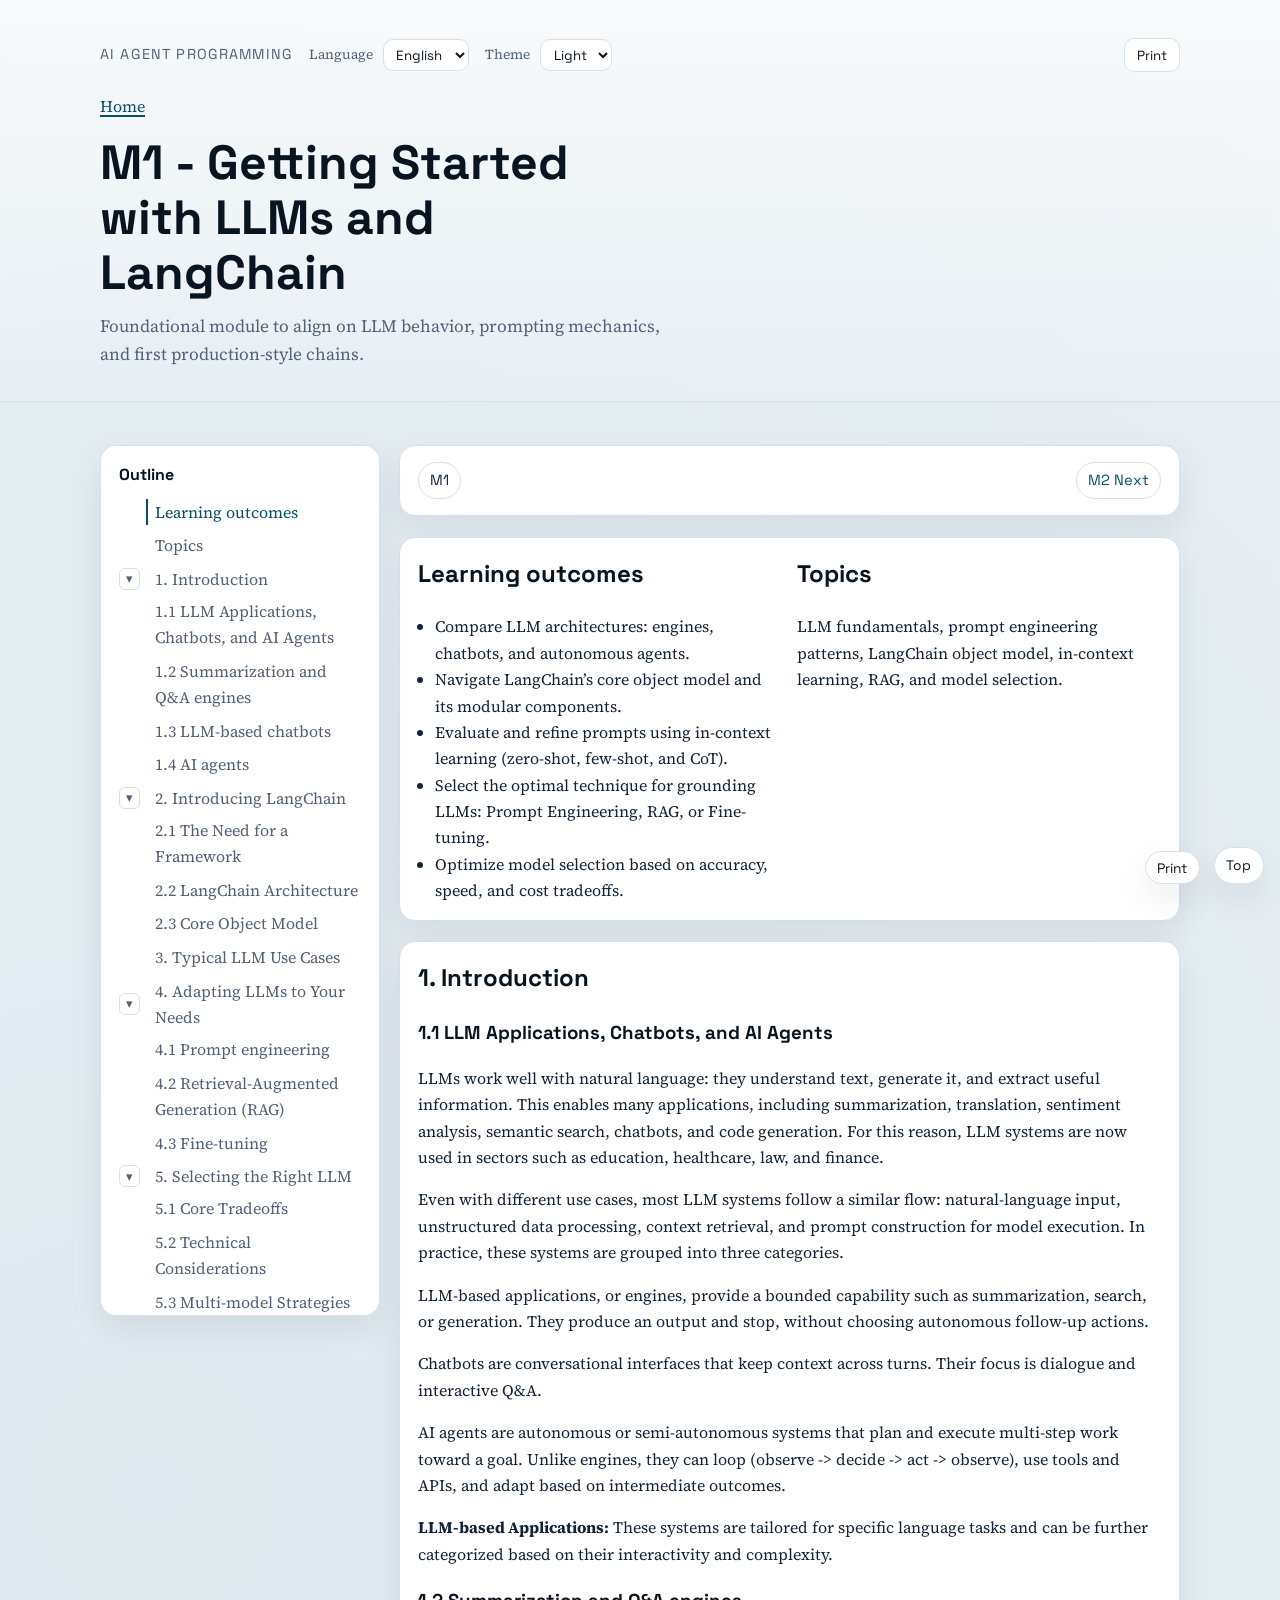
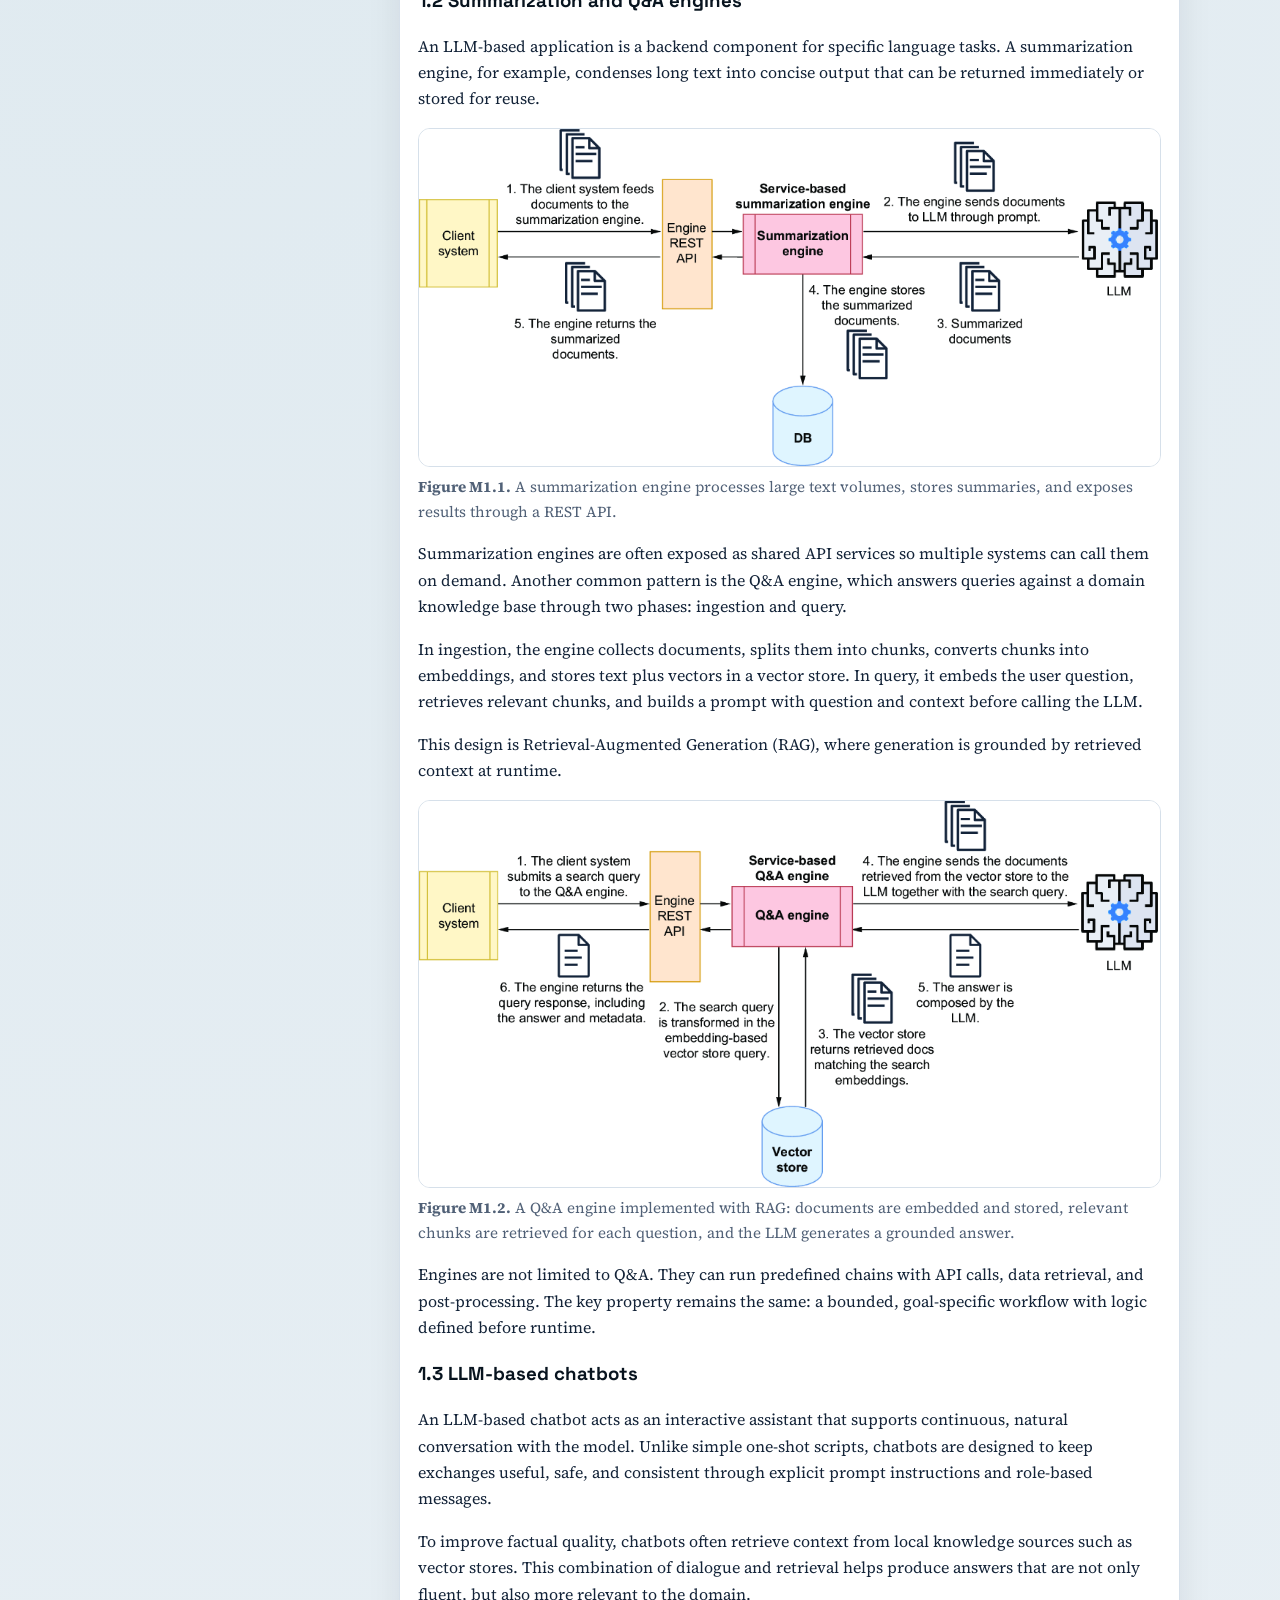
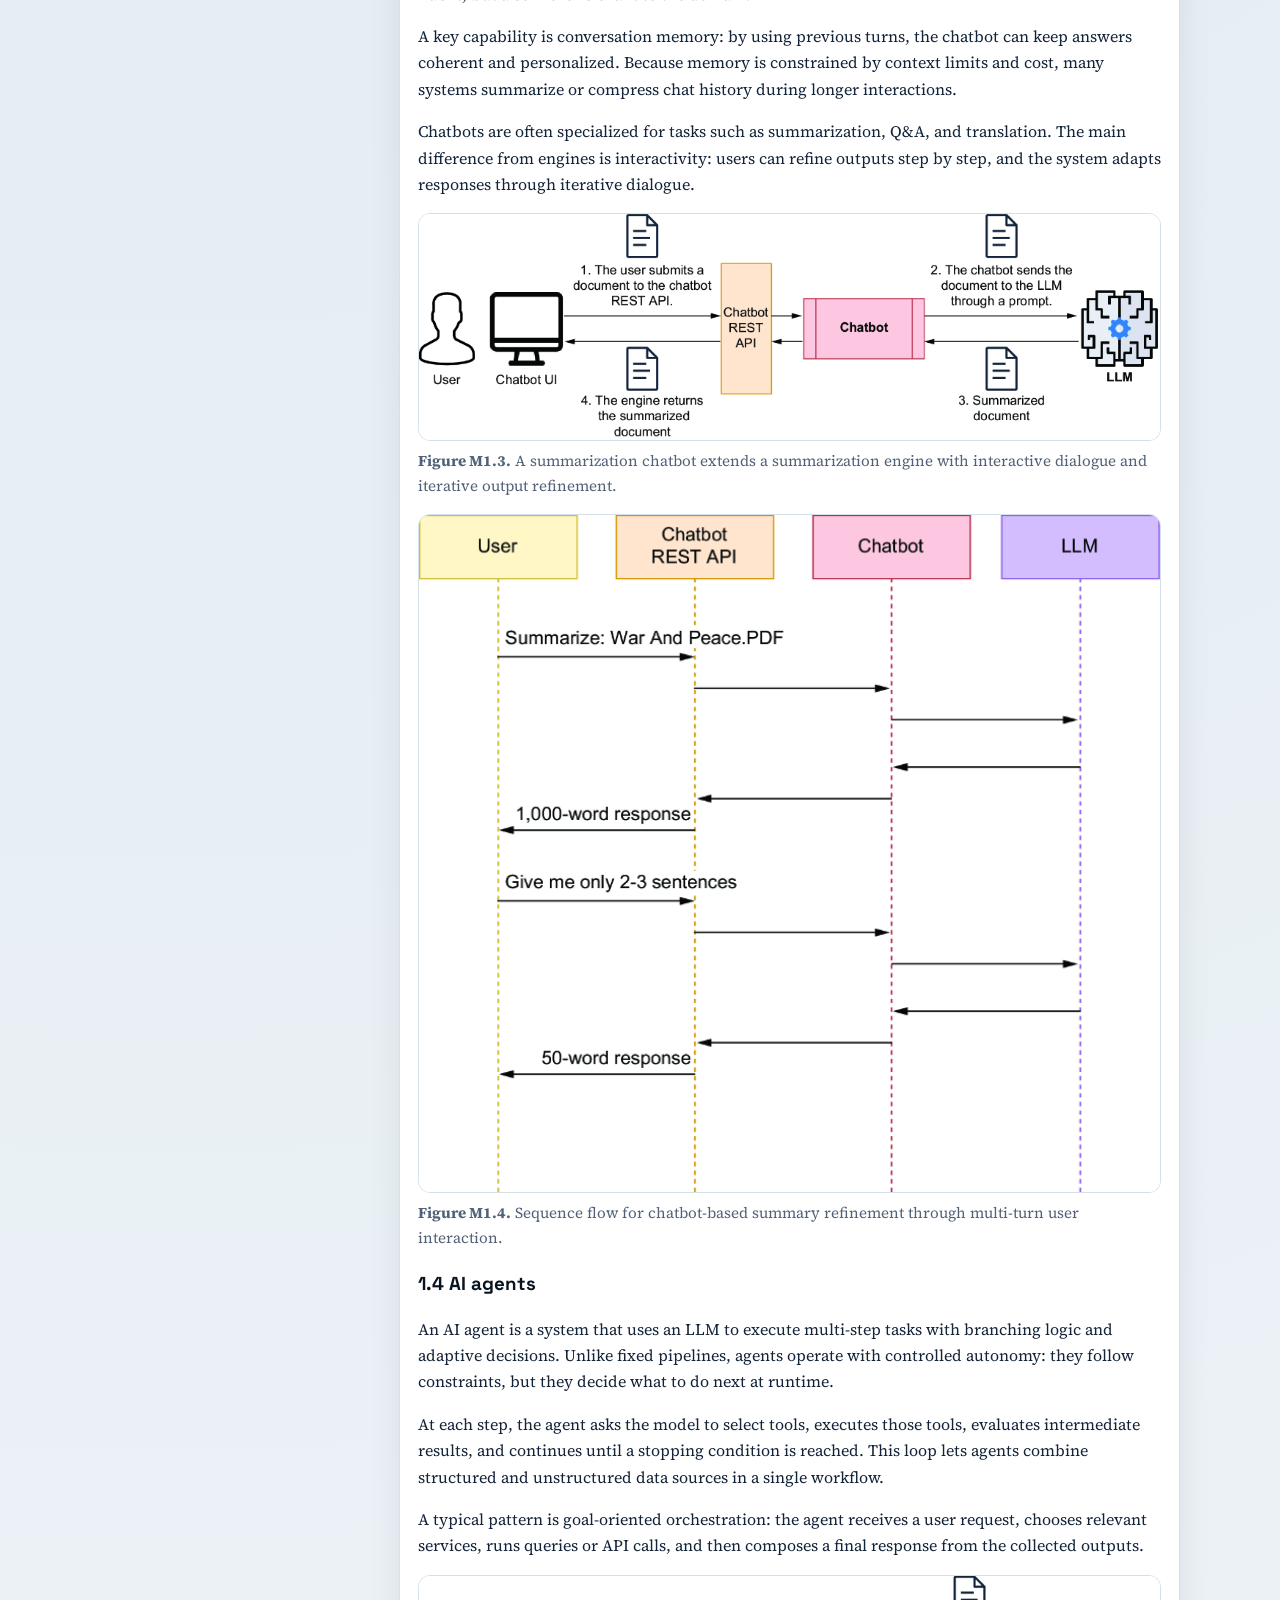
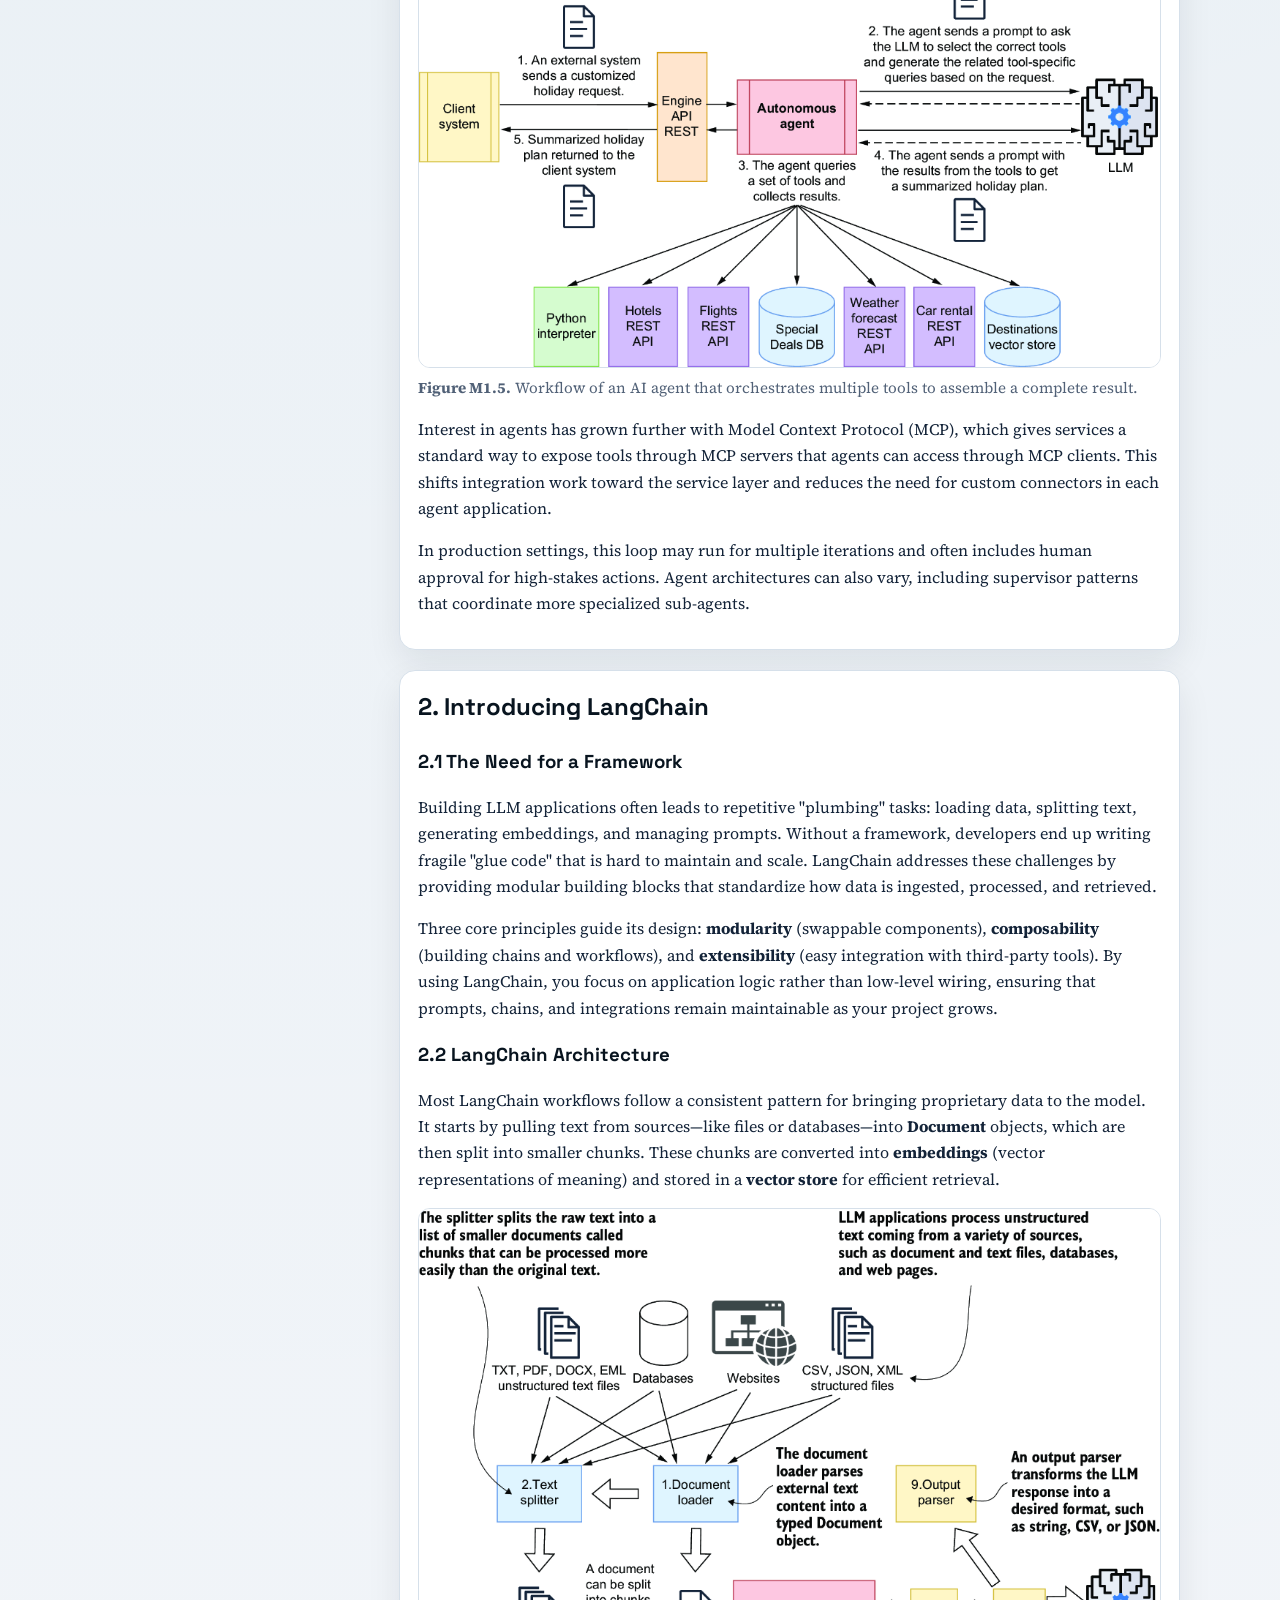
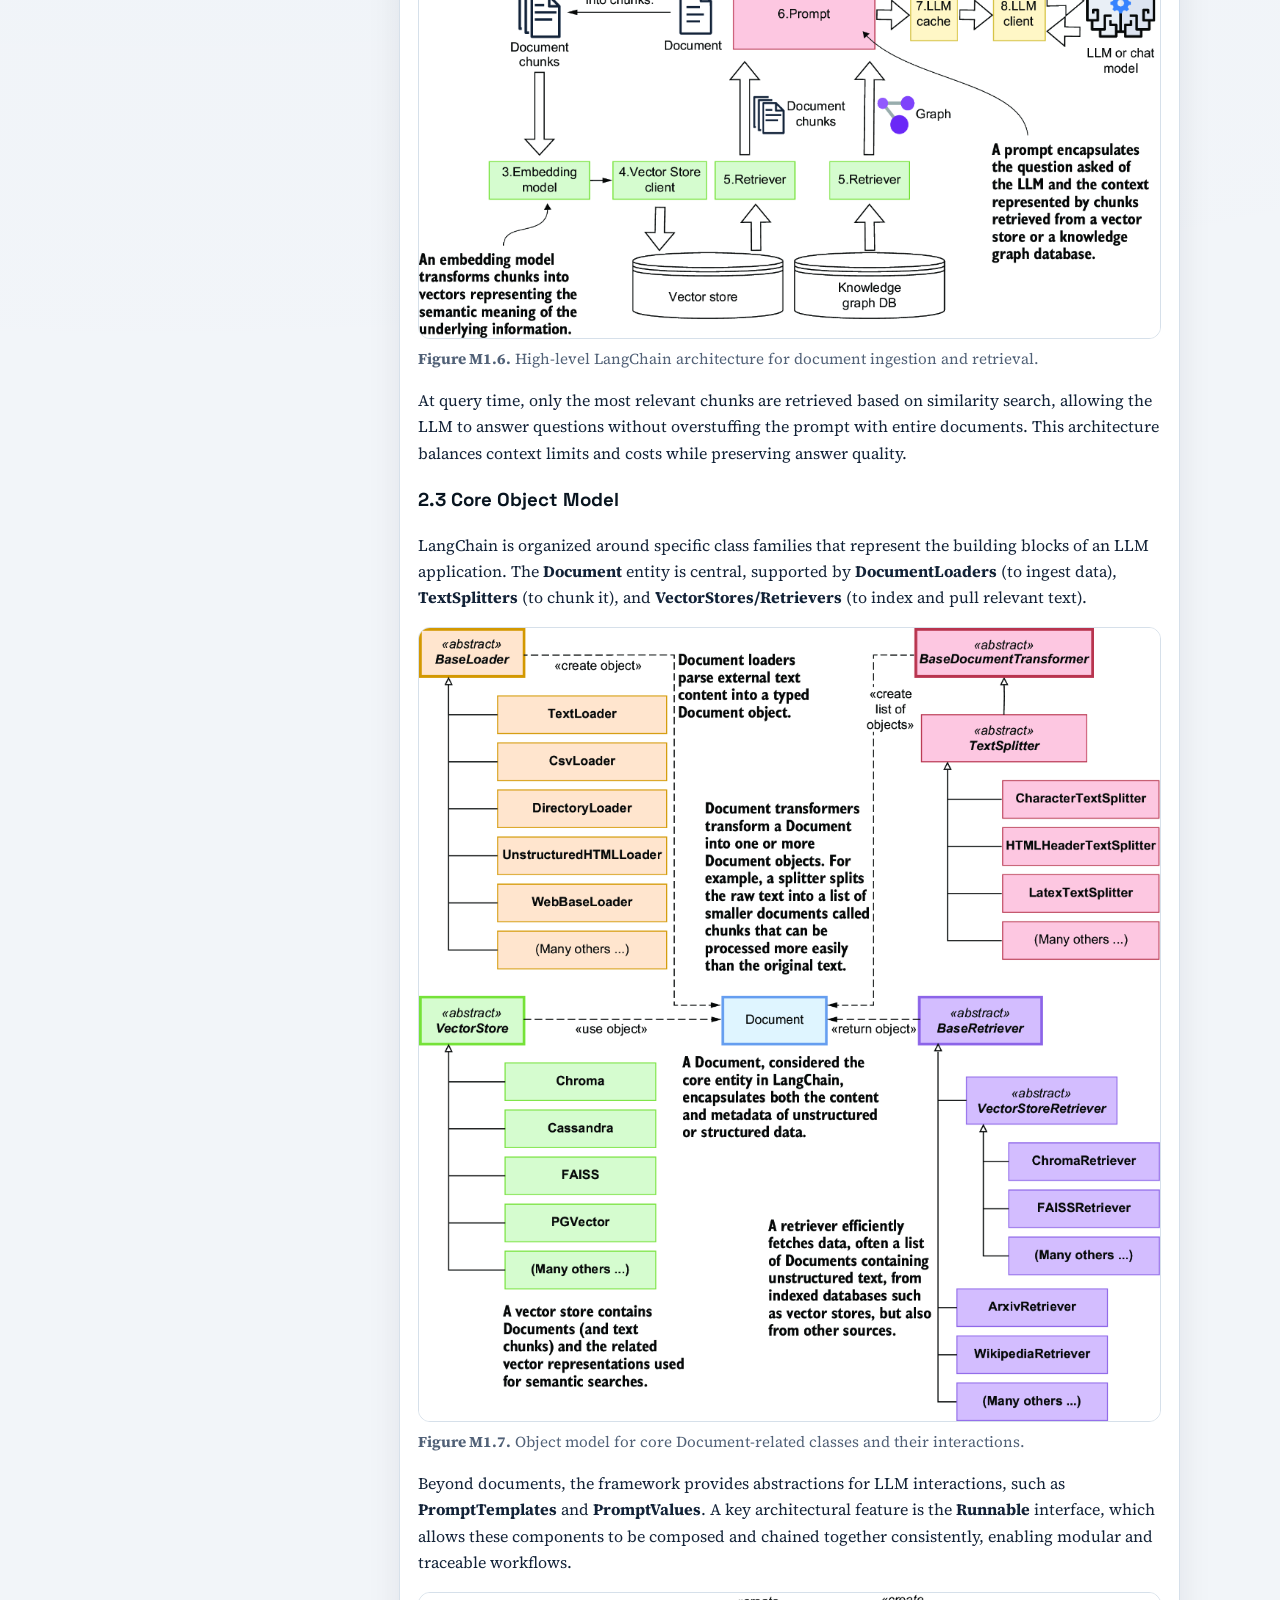
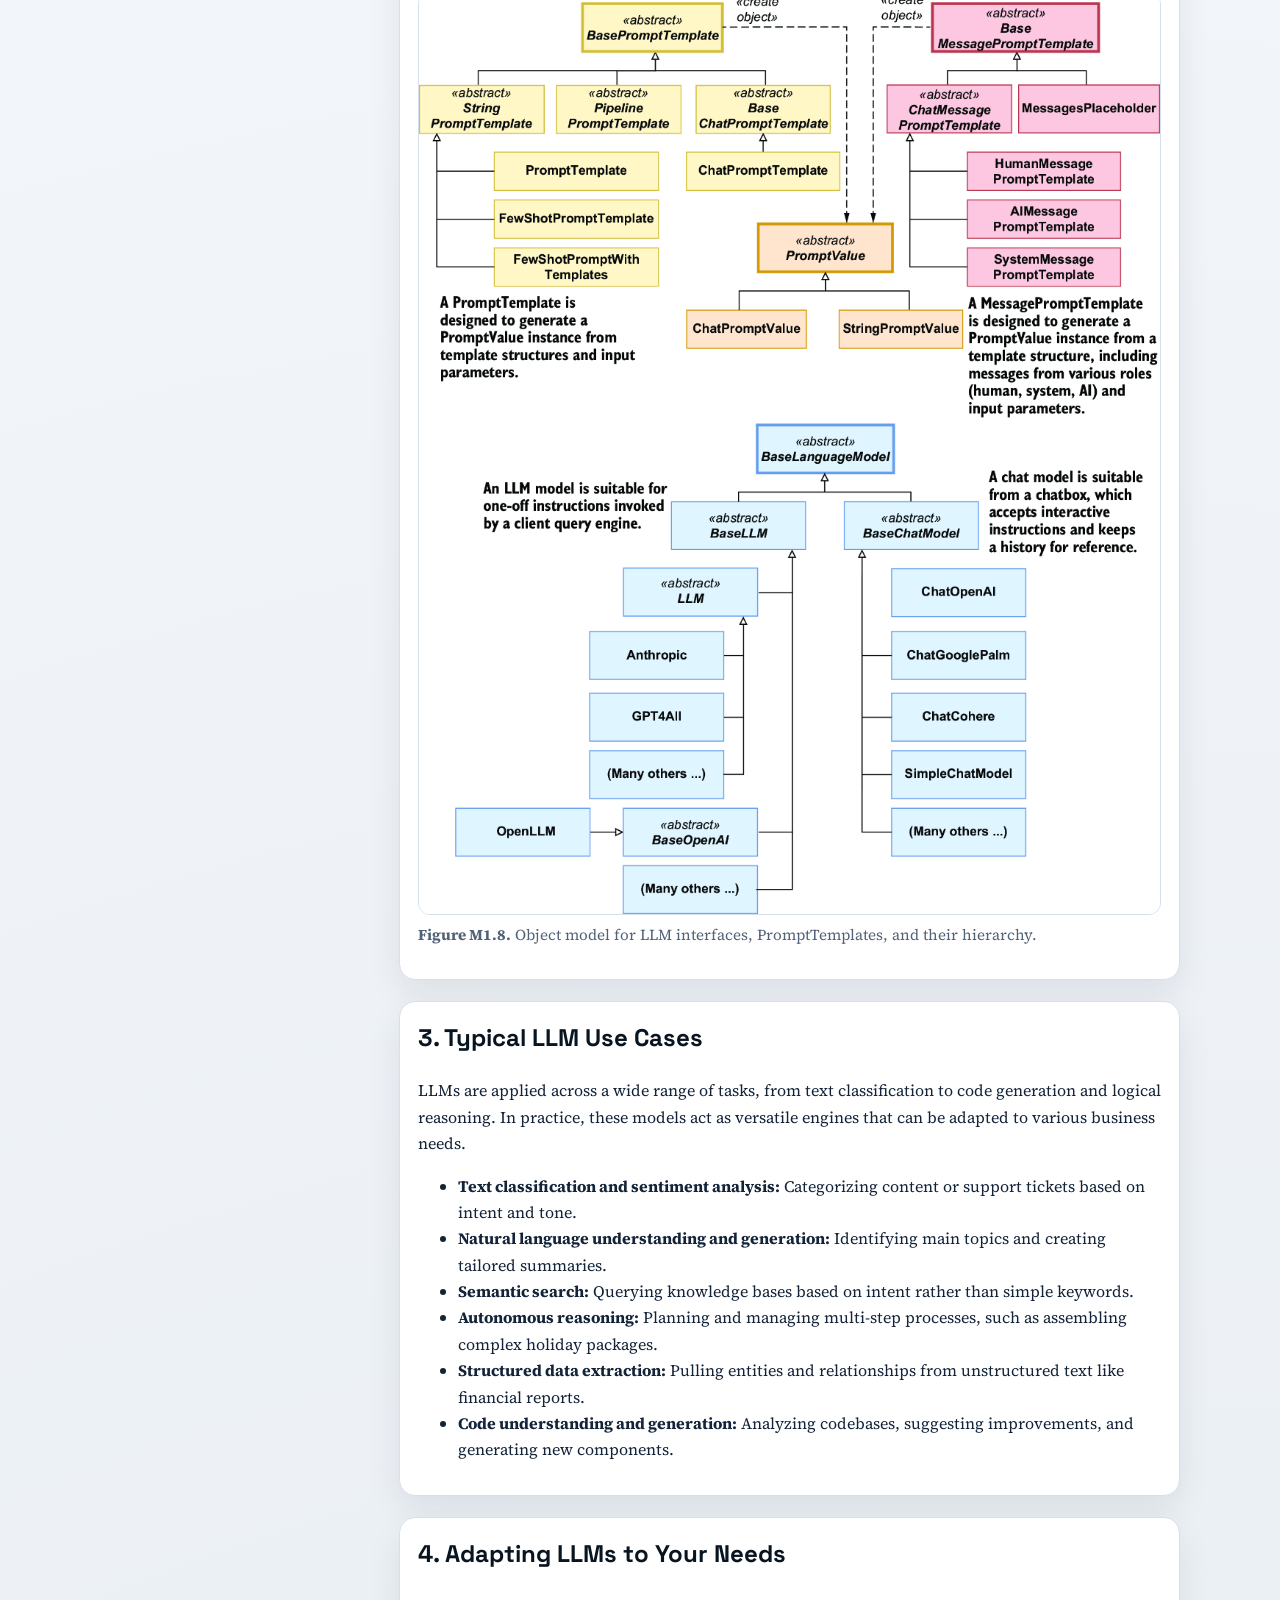
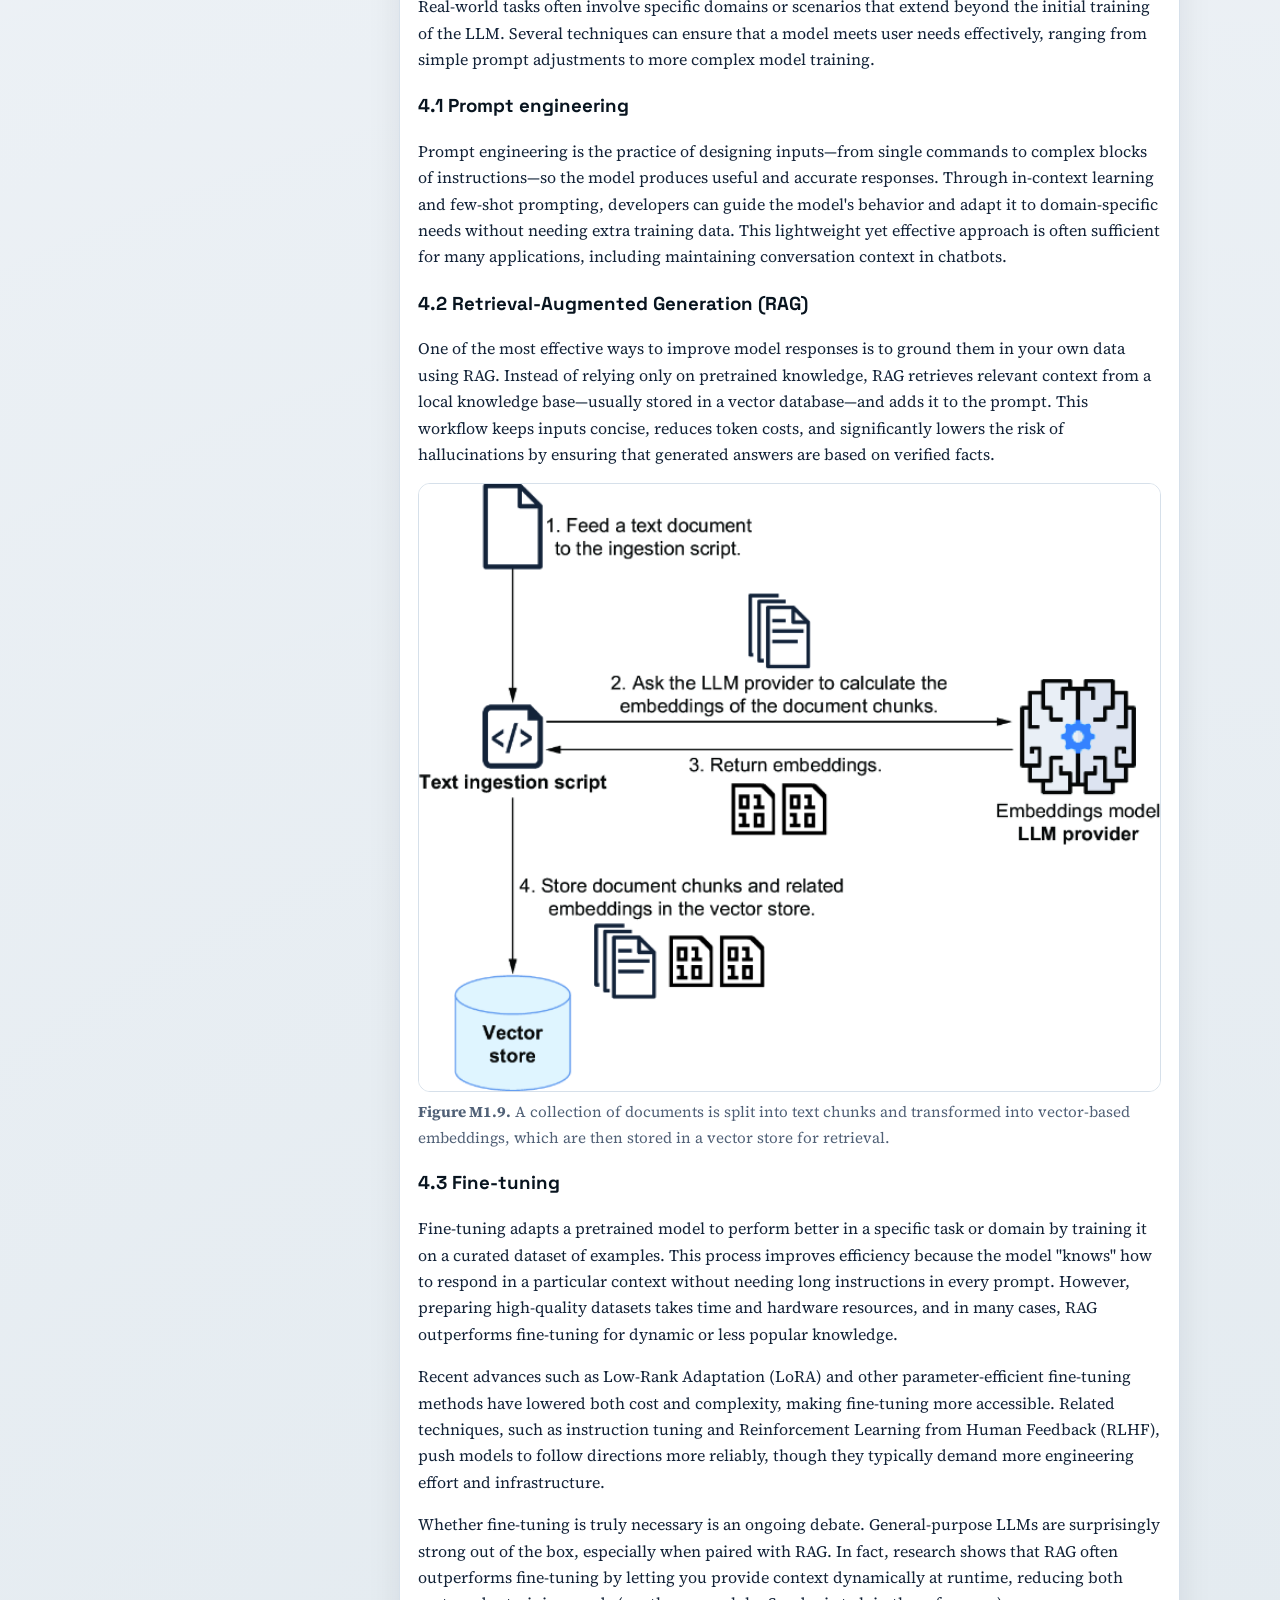
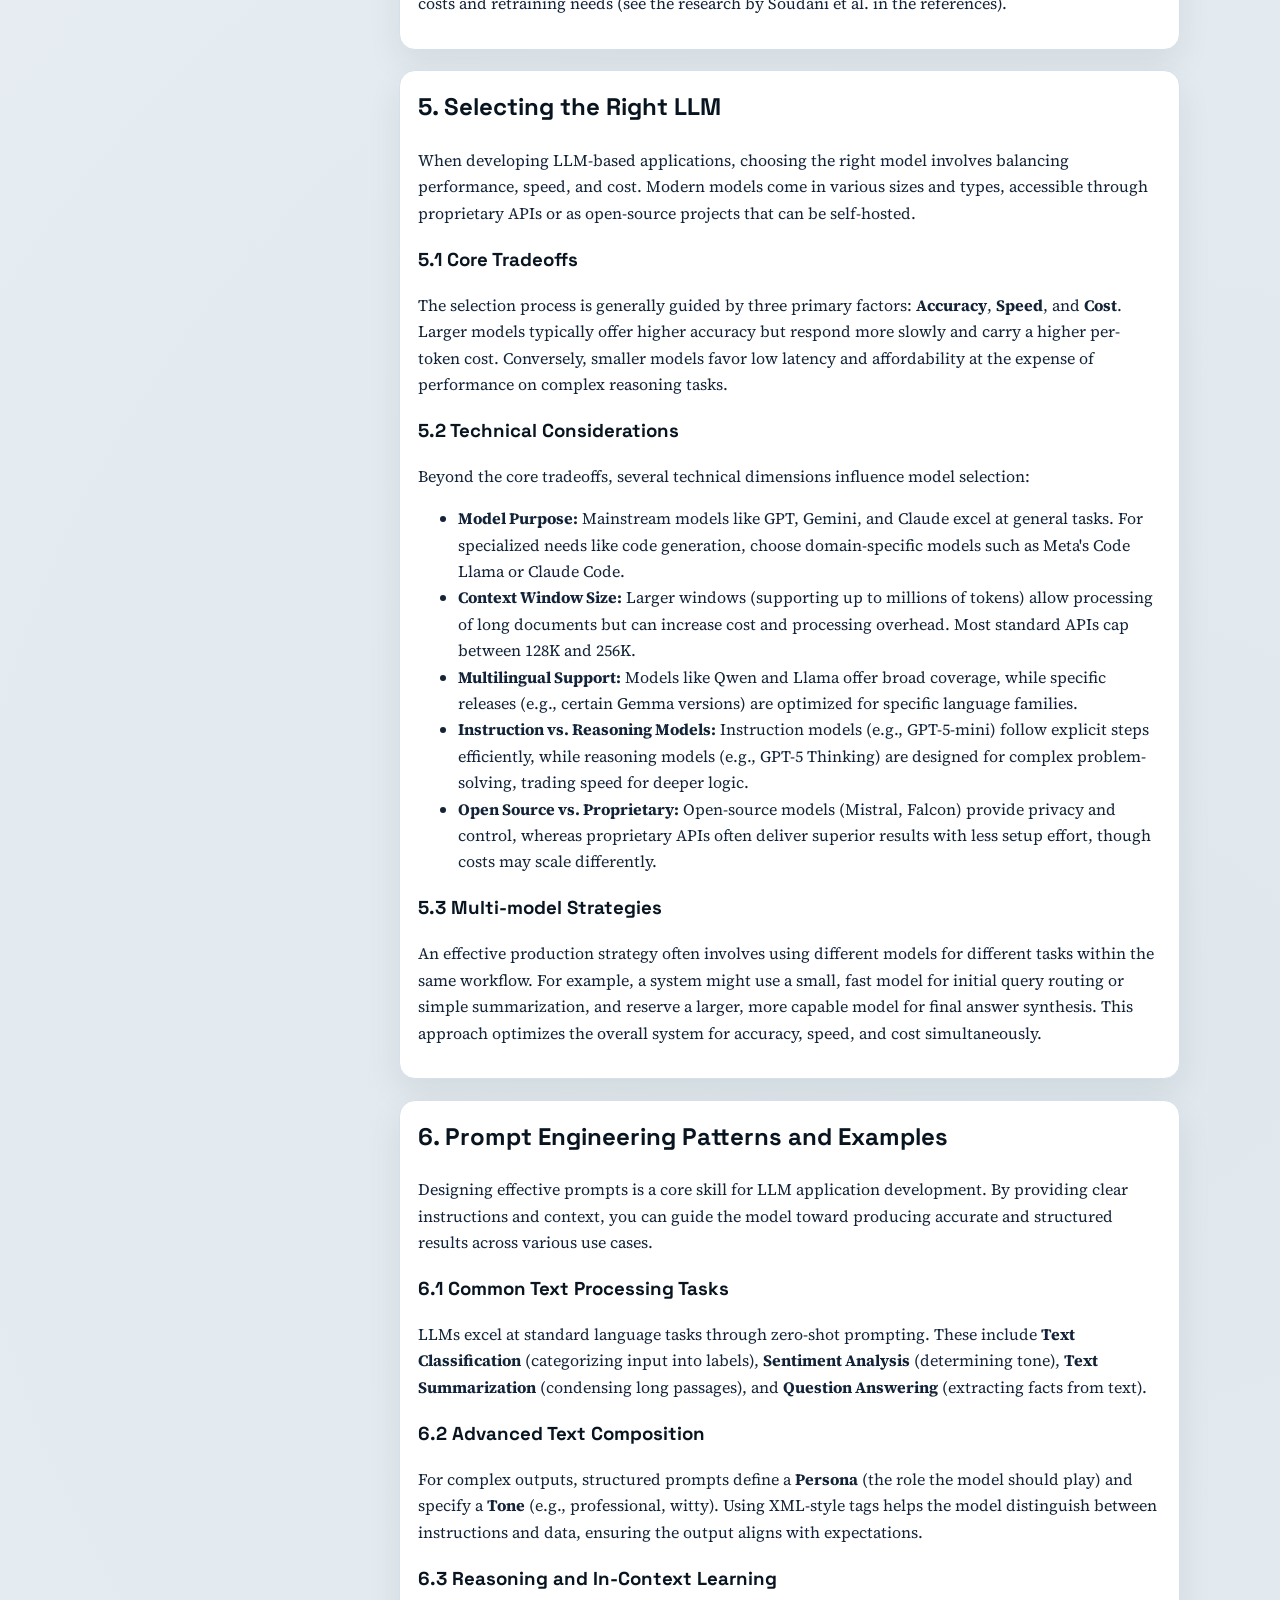
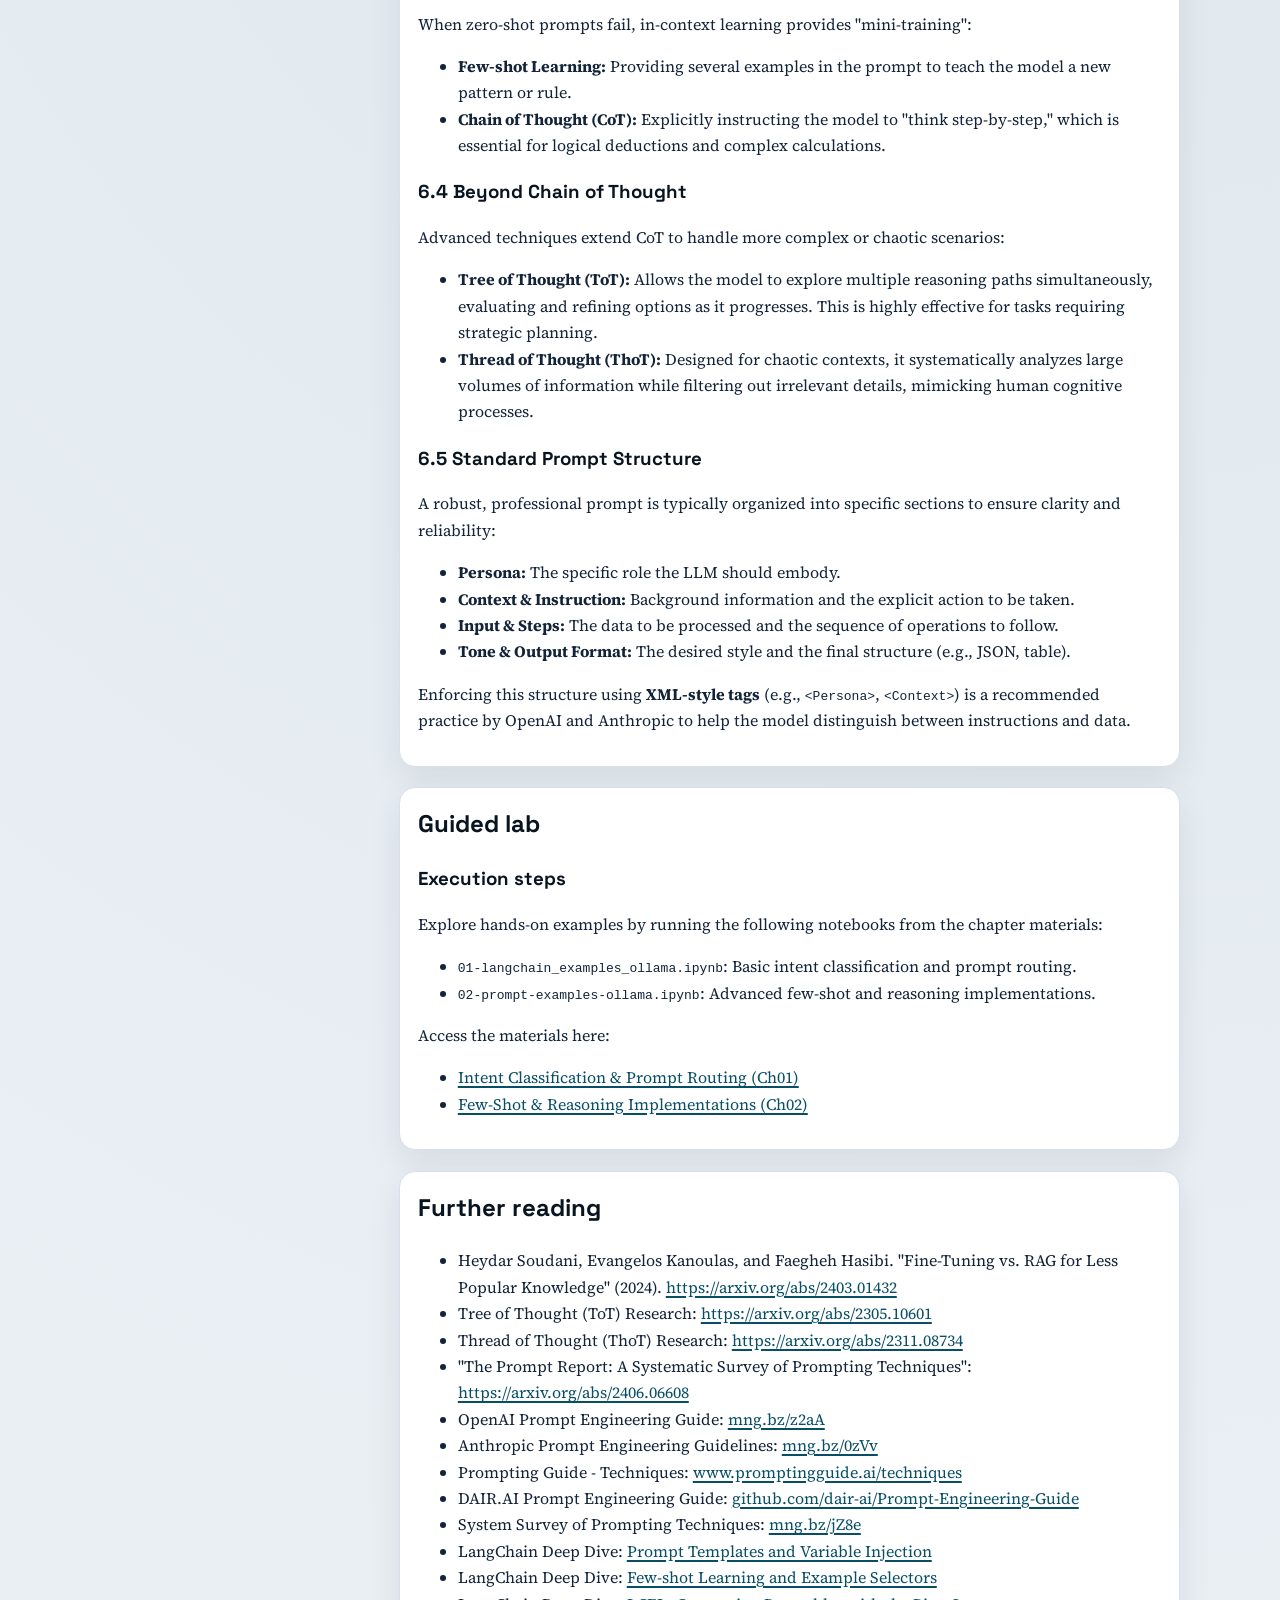
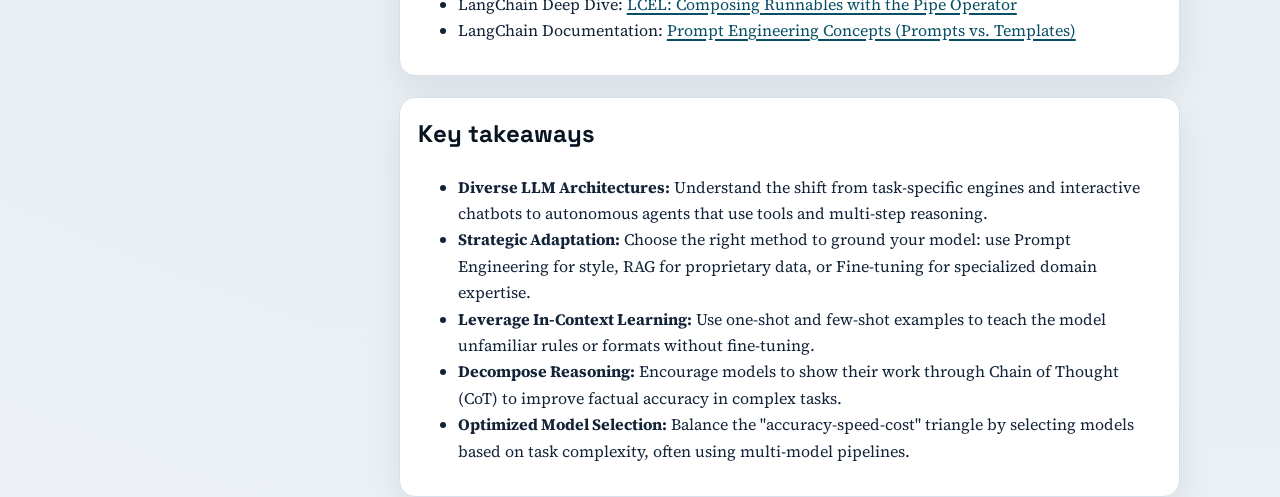
==== commit 2e738bd8: "Finalize Module M4: Advanced RAG. Add multi-vector embedding strategies, diverse content stores, and" ====
--- a/site/chapters/chapter-01.html
+++ b/site/chapters/chapter-01.html
@@ -224,8 +224,8 @@
         </ul>
         <p>Access the materials here:</p>
         <ul>
-          <li><a href="https://github.com/thimotyb/building-llm-applications/blob/main/ch01/01-langchain_examples_ollama.ipynb" target="_blank" rel="noopener noreferrer">Jupyter Notebook - Module 1 (Ch01)</a></li>
-          <li><a href="https://github.com/thimotyb/building-llm-applications/blob/main/ch02/02-prompt_examples_ollama.ipynb" target="_blank" rel="noopener noreferrer">Jupyter Notebook - Module 1 (Ch02)</a></li>
+          <li><a href="https://github.com/thimotyb/building-llm-applications/blob/main/ch01/01-langchain_examples_ollama.ipynb" target="_blank" rel="noopener noreferrer">Intent Classification & Prompt Routing (Ch01)</a></li>
+          <li><a href="https://github.com/thimotyb/building-llm-applications/blob/main/ch02/02-prompt_examples_ollama.ipynb" target="_blank" rel="noopener noreferrer">Few-Shot & Reasoning Implementations (Ch02)</a></li>
         </ul>
       </section>
 
--- a/site/assets/css/site.css
+++ b/site/assets/css/site.css
@@ -514,3 +514,50 @@
     border-color: #d1d1d1;
   }
 }
+
+/* Modern Table Styling */
+.table-container {
+  margin: 1.5rem 0;
+  overflow-x: auto;
+  border-radius: 12px;
+  border: 1px solid var(--line);
+}
+
+.modern-table {
+  width: 100%;
+  border-collapse: collapse;
+  font-size: 0.95rem;
+  background: var(--surface);
+}
+
+.modern-table th {
+  background: var(--accent);
+  color: #ffffff;
+  font-family: "Space Grotesk", sans-serif;
+  text-align: left;
+  padding: 0.8rem 1rem;
+  font-weight: 600;
+}
+
+.modern-table td {
+  padding: 0.8rem 1rem;
+  border-bottom: 1px solid var(--line);
+  color: var(--text);
+  line-height: 1.5;
+}
+
+.modern-table tr:last-child td {
+  border-bottom: none;
+}
+
+.modern-table tr:nth-child(even) {
+  background: rgba(10, 109, 136, 0.03);
+}
+
+body[data-theme="dark"] .modern-table tr:nth-child(even) {
+  background: rgba(83, 184, 214, 0.05);
+}
+
+.modern-table td strong {
+  color: var(--accent-strong);
+}
